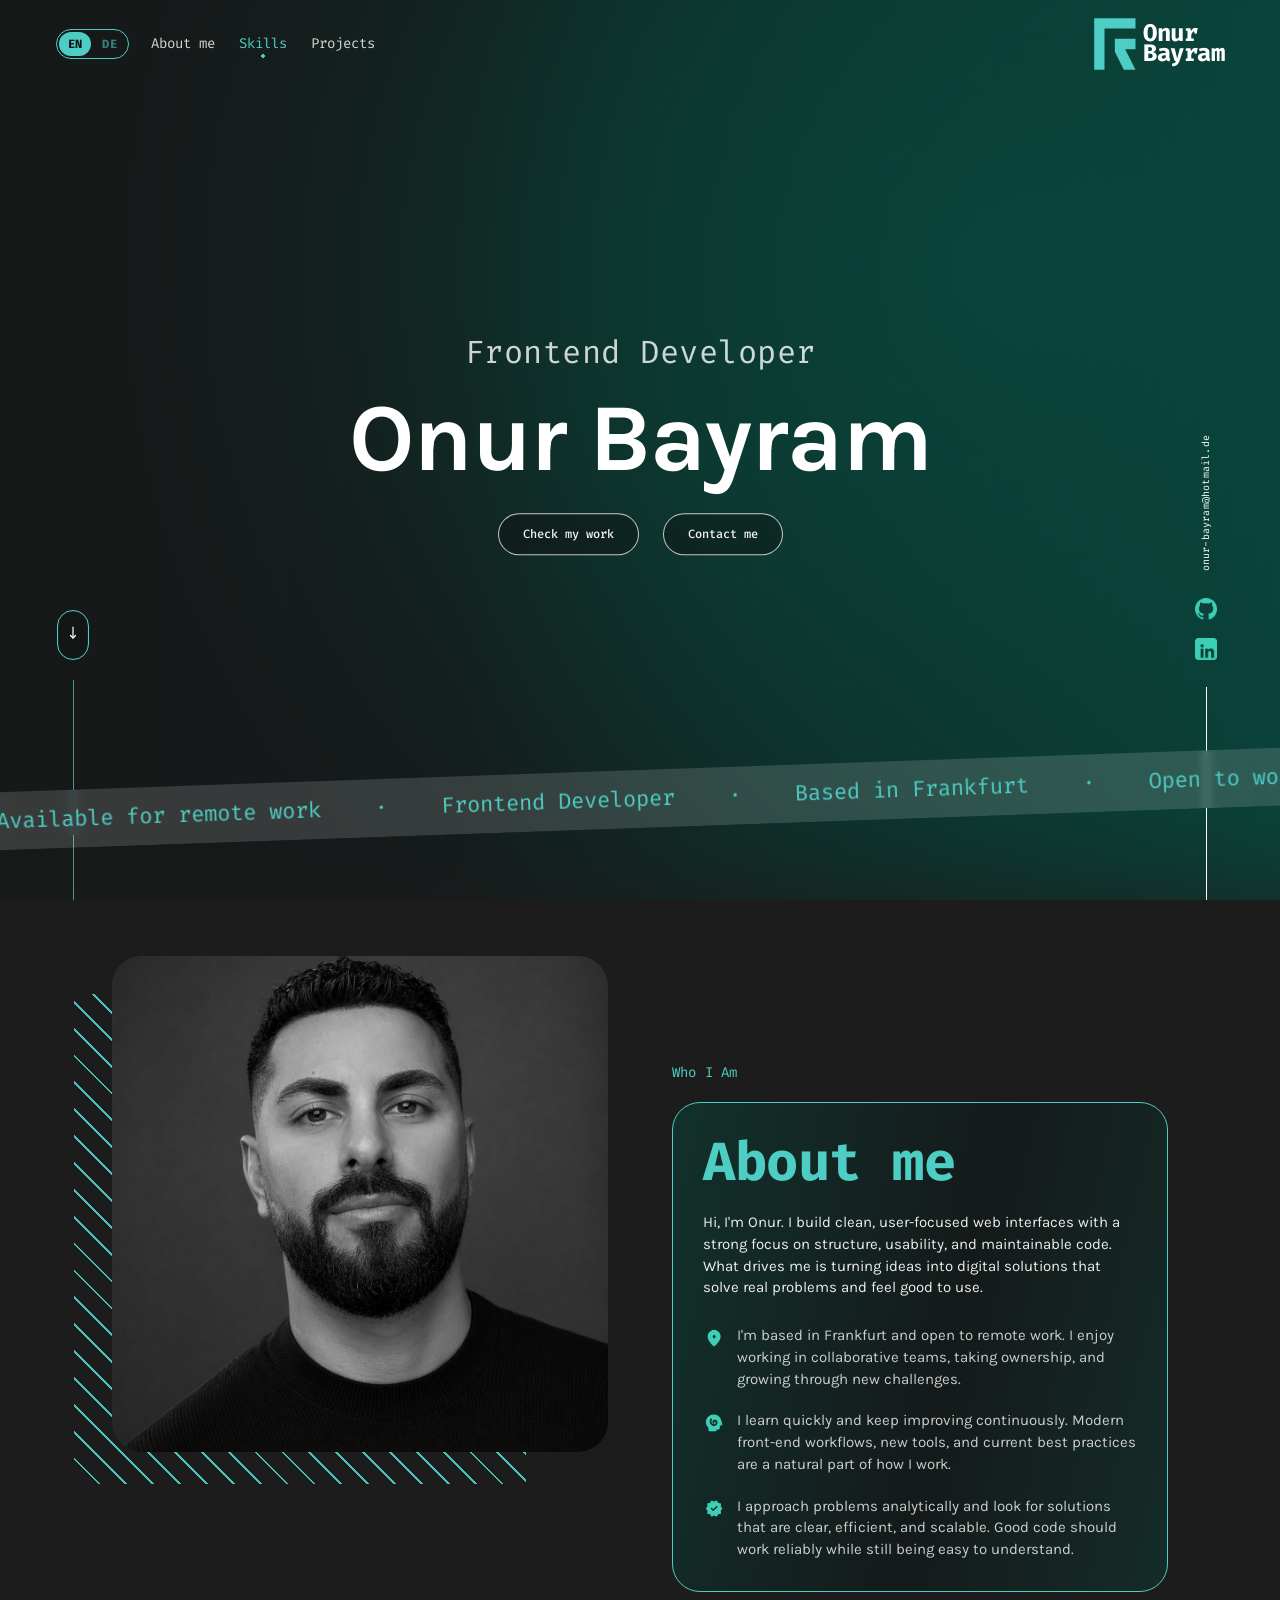
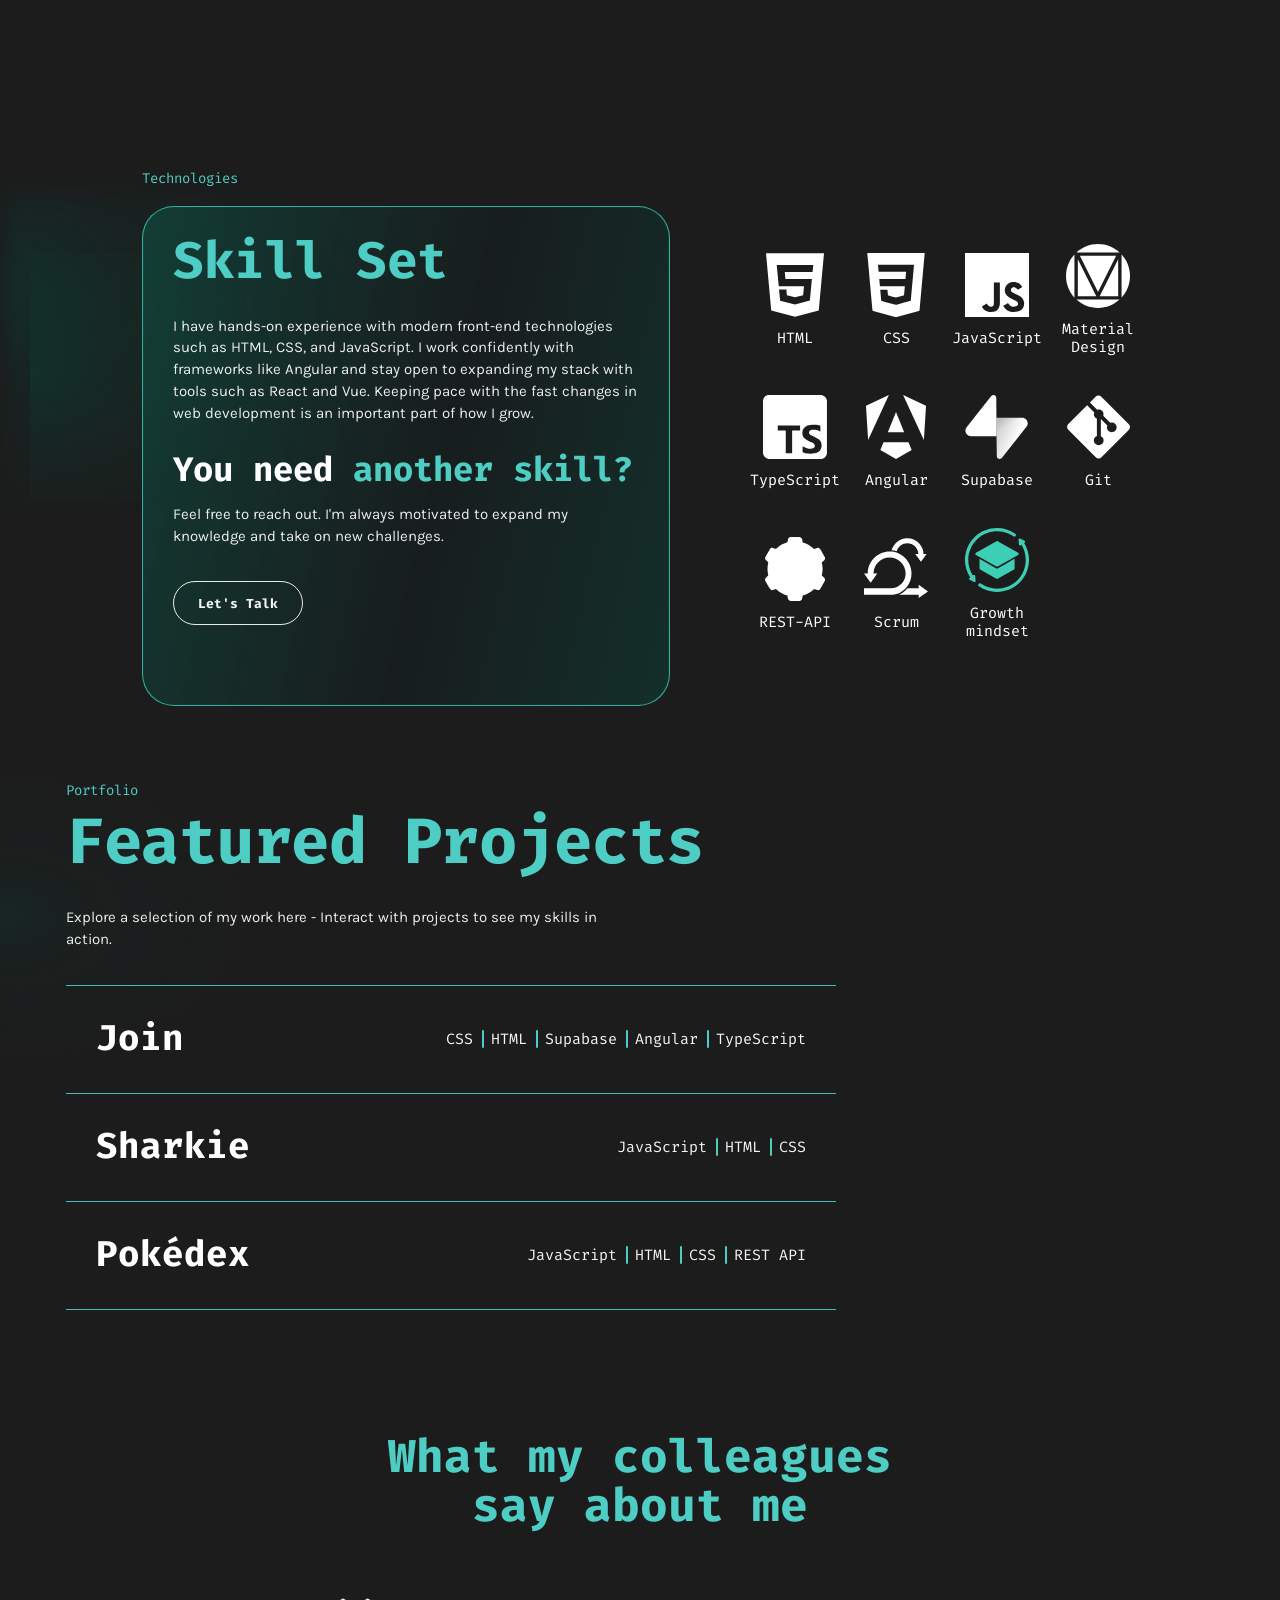
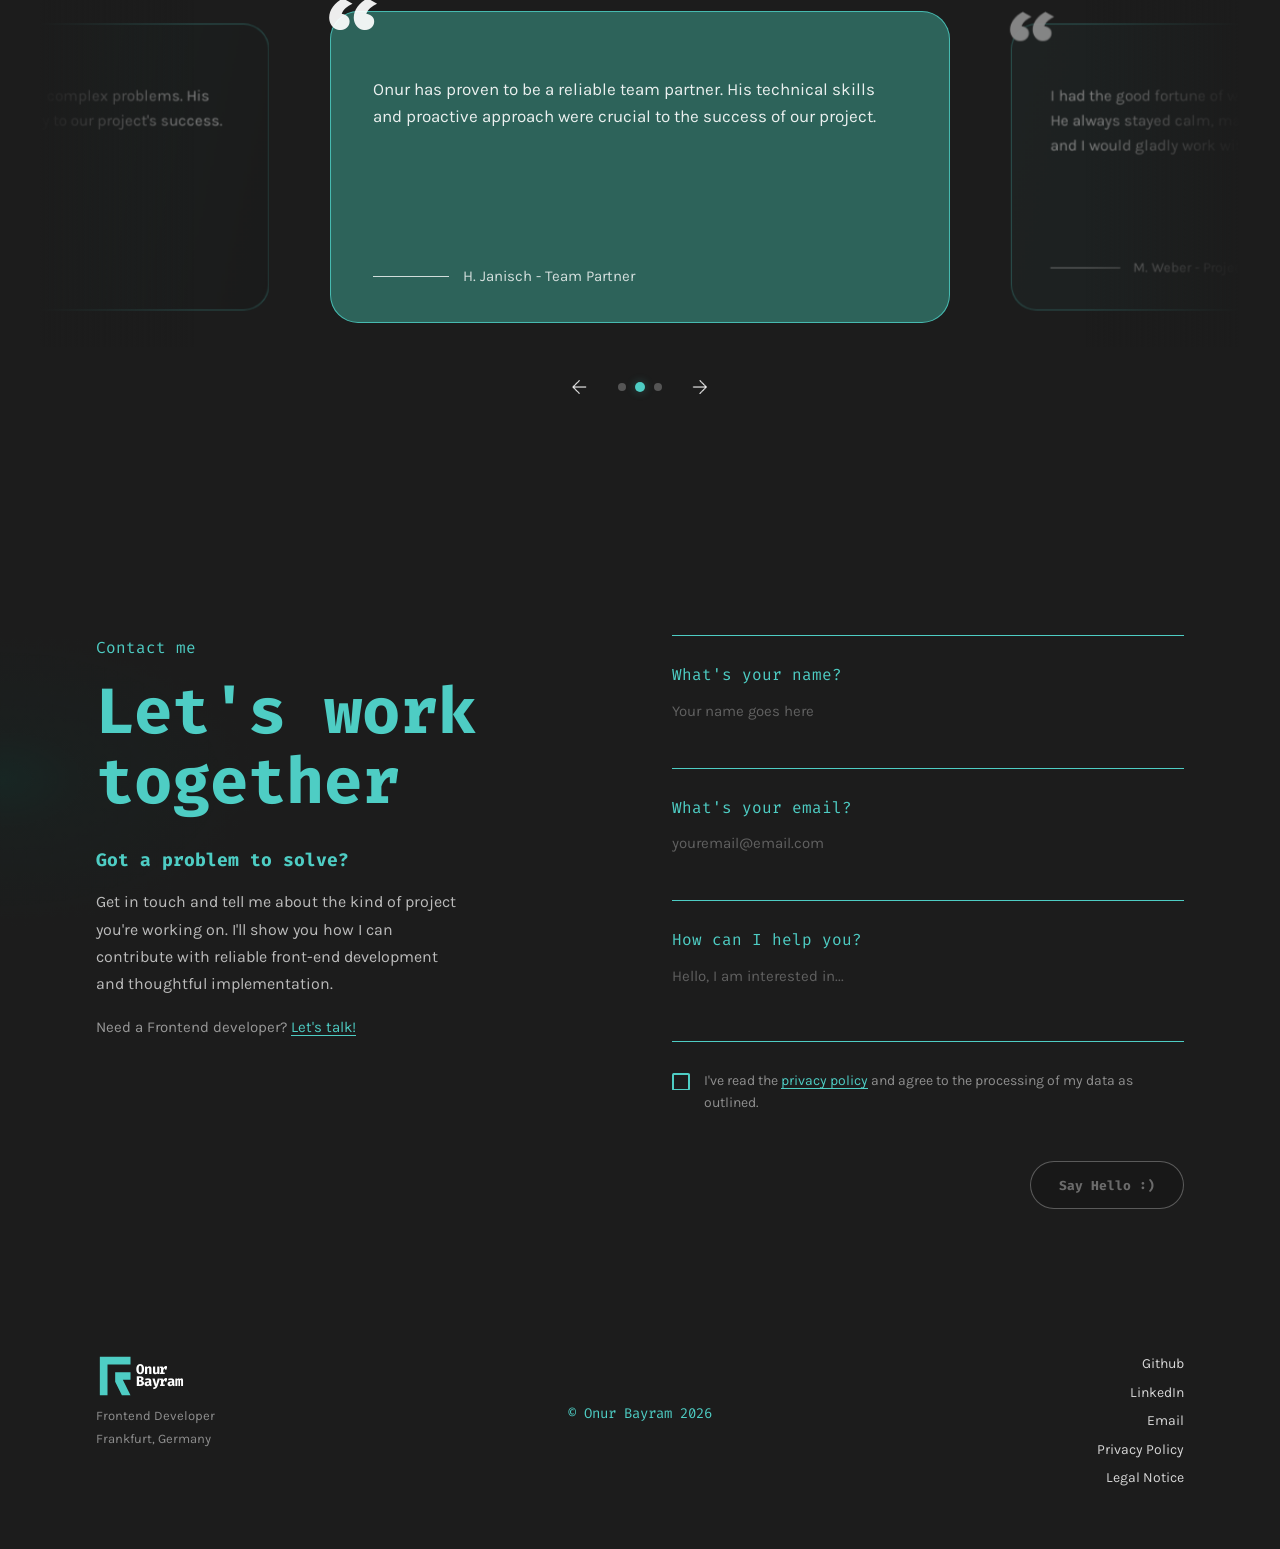
==== index.html @ c1e88a72 "Polish code style and harden contact delivery" ====
﻿<!DOCTYPE html>
<html lang="de">
  <head>
    <meta charset="UTF-8" />
    <meta name="viewport" content="width=device-width, initial-scale=1.0" />
    <title>Onur Bayram &ndash; Frontend Developer</title>
    <link rel="icon" type="image/svg+xml" href="assets/icons/logo-filled.svg" />
    <link rel="shortcut icon" href="assets/icons/logo-filled.svg" />
    <link rel="preconnect" href="https://fonts.googleapis.com" />
    <link rel="preconnect" href="https://fonts.gstatic.com" crossorigin />
    <link href="https://fonts.googleapis.com/css2?family=Fira+Code:wght@400;700&family=Karla:wght@400;500;600;700&display=swap" rel="stylesheet" />
    <link rel="stylesheet" href="css/variables.css" />
    <link rel="stylesheet" href="css/base.css" />
    <link rel="stylesheet" href="css/header.css" />
    <link rel="stylesheet" href="css/hero.css" />
    <link rel="stylesheet" href="css/about.css" />
    <link rel="stylesheet" href="css/skills.css" />
    <link rel="stylesheet" href="css/projects.css" />
    <link rel="stylesheet" href="css/testimonials.css" />
    <link rel="stylesheet" href="css/contact.css" />
    <link rel="stylesheet" href="css/footer.css" />
    <link rel="stylesheet" href="css/responsive.css" />
  </head>
  <body>

    <!-- Header -->
    <header id="header">
      <nav class="navbar">
        <div class="nav-left">
          <div class="lang-toggle" role="group" aria-label="Sprache wechseln">
            <button class="lang-chip is-active" id="langEN" type="button" aria-pressed="true">EN</button>
            <button class="lang-chip" id="langDE" type="button" aria-pressed="false">DE</button>
          </div>
          <ul class="nav-links">
            <li><a class="is-active" href="#about" data-de="&Uuml;ber mich" data-en="About me">About me</a></li>
            <li><a href="#skills" data-de="Skills" data-en="Skills">Skills</a></li>
            <li><a href="#projects" data-de="Projekte" data-en="Projects">Projects</a></li>
          </ul>
        </div>

        <a href="#hero" class="nav-logo" aria-label="Zur Startseite">
          <span class="logo-icon-stack" aria-hidden="true">
            <img class="logo-icon logo-icon-filled" src="assets/icons/logo-filled.svg" alt="" />
            <img class="logo-icon logo-icon-outline" src="assets/icons/logo-outline.svg" alt="" />
          </span>
          <div class="logo-text">
            <span>Onur</span>
            <span>Bayram</span>
          </div>
        </a>

        <button class="burger" id="burger" aria-label="Men&uuml; &ouml;ffnen" aria-expanded="false">
          <span></span>
          <span></span>
          <span></span>
        </button>
      </nav>
      <div class="mobile-menu" id="mobileMenu" aria-hidden="true">
        <a href="#about" class="mobile-link" data-de="&Uuml;ber mich" data-en="About me">About me</a>
        <a href="#skills" class="mobile-link" data-de="Skills" data-en="Skills">Skills</a>
        <a href="#projects" class="mobile-link" data-de="Projekte" data-en="Projects">Projects</a>
        <div class="mobile-lang">
          <button class="lang-chip is-active" type="button" data-lang="en">EN</button>
          <button class="lang-chip" type="button" data-lang="de">DE</button>
        </div>
      </div>
    </header>

    <!-- Hero -->
    <section id="hero">
      <div class="hero-cursor-glow" id="heroCursorGlow" aria-hidden="true"></div>
      <div class="hero-title">
        <p class="hero-subtitle" data-de="Frontend Developer" data-en="Frontend Developer">Frontend Developer</p>
        <h1 class="hero-name">Onur Bayram</h1>
        <div class="hero-buttons">
          <a href="#projects" class="btn btn-primary btn-loop-cta">
            <span class="btn-loop-measure" data-de="Meine Projekte" data-en="Check my work">Check my work</span>
            <span class="btn-loop-window" aria-hidden="true">
              <span class="btn-loop-track" aria-hidden="true"></span>
            </span>
          </a>
          <a href="#contact" class="btn btn-secondary btn-loop-cta">
            <span class="btn-loop-measure" data-de="Kontakt" data-en="Contact me">Contact me</span>
            <span class="btn-loop-window" aria-hidden="true">
              <span class="btn-loop-track" aria-hidden="true"></span>
            </span>
          </a>
        </div>
      </div>

      <aside class="hero-left-lateral" aria-label="Scroll Hinweis">
        <a href="#about" class="hero-scroll-pill" aria-label="Nach unten scrollen">
          <img class="hero-scroll-icon" src="assets/ui/hero-scroll-arrow.svg" alt="" aria-hidden="true" />
        </a>
        <span class="hero-left-line" aria-hidden="true"></span>
      </aside>

      <aside class="hero-right-lateral" aria-label="Kontakt und Social Media">
        <a href="mailto:onur-bayram@hotmail.de" class="hero-email">onur-bayram@hotmail.de</a>
        <div class="hero-socials">
          <a href="mailto:onur-bayram@hotmail.de" class="is-active hero-social-email" aria-label="Email">
            <img class="icon-default" src="assets/ui/mail_weiss.png" alt="" aria-hidden="true" />
            <img class="icon-active" src="assets/ui/mail_tuerkis.png" alt="" aria-hidden="true" />
          </a>
          <a href="https://github.com/Onur-Bayram" target="_blank" rel="noopener noreferrer" class="hero-social-github" aria-label="GitHub">
            <img class="icon-default" src="assets/ui/github_weiss.png" alt="" aria-hidden="true" />
            <img class="icon-active" src="assets/ui/github_tuerkis.png" alt="" aria-hidden="true" />
          </a>
          <a href="https://www.linkedin.com/" target="_blank" rel="noopener noreferrer" class="hero-social-linkedin" aria-label="LinkedIn">
            <img class="icon-default" src="assets/ui/linkedin_weiss.png" alt="" aria-hidden="true" />
            <img class="icon-active" src="assets/ui/linkedin_tuerkis.png" alt="" aria-hidden="true" />
          </a>
        </div>
        <span class="hero-right-line" aria-hidden="true"></span>
      </aside>

      <div class="hero-marquee" aria-hidden="true">
        <div class="hero-marquee-track">
          <div class="hero-marquee-group">
            <span class="marquee-dot">&bull;</span>
            <span data-de="Verf&uuml;gbar f&uuml;r Remote-Arbeit" data-en="Available for remote work">Available for remote work</span>
            <span class="marquee-dot">&bull;</span>
            <span data-de="Frontend Developer" data-en="Frontend Developer">Frontend Developer</span>
            <span class="marquee-dot">&bull;</span>
            <span data-de="Standort: Frankfurt" data-en="Based in Frankfurt">Based in Frankfurt</span>
            <span class="marquee-dot">&bull;</span>
            <span data-de="Offen f&uuml;r neue Chancen" data-en="Open to work">Open to work</span>
          </div>
          <div class="hero-marquee-group">
            <span class="marquee-dot">&bull;</span>
            <span data-de="Verf&uuml;gbar f&uuml;r Remote-Arbeit" data-en="Available for remote work">Available for remote work</span>
            <span class="marquee-dot">&bull;</span>
            <span data-de="Frontend Developer" data-en="Frontend Developer">Frontend Developer</span>
            <span class="marquee-dot">&bull;</span>
            <span data-de="Standort: Frankfurt" data-en="Based in Frankfurt">Based in Frankfurt</span>
            <span class="marquee-dot">&bull;</span>
            <span data-de="Offen f&uuml;r neue Chancen" data-en="Open to work">Open to work</span>
          </div>
        </div>
      </div>
    </section>

    <div class="site-sections">
      <!-- About -->
      <section id="about">
        <div class="about-media-wrap">
          <div class="about-media">
            <img src="assets/images/profile/pro1.jpg" alt="Onur Bayram am Laptop" />
          </div>
        </div>

        <div class="about-content-wrap">
          <p class="about-kicker" data-de="Wer ich bin" data-en="Who I Am">Who I Am</p>

          <article class="about-card">
            <h2 data-de="&Uuml;ber mich" data-en="About me">About me</h2>

            <p class="about-intro" data-de="Hi, ich bin Onur. Ich entwickle saubere, benutzerfreundliche Weboberfl&auml;chen mit einem klaren Fokus auf Struktur, Usability und wartbaren Code. Mich motiviert es, aus Ideen digitale L&ouml;sungen zu machen, die echte Probleme l&ouml;sen und sich gut anf&uuml;hlen." data-en="Hi, I'm Onur. I build clean, user-focused web interfaces with a strong focus on structure, usability, and maintainable code. What drives me is turning ideas into digital solutions that solve real problems and feel good to use.">Hi, I'm Onur. I build clean, user-focused web interfaces with a strong focus on structure, usability, and maintainable code. What drives me is turning ideas into digital solutions that solve real problems and feel good to use.</p>

            <ul class="about-points">
              <li>
                <span class="about-icon" aria-hidden="true">
                  <img src="assets/ui/icon_standort_pin.png" alt="" />
                </span>
                <span data-de="Ich komme aus Frankfurt und bin offen f&uuml;r Remote-Arbeit. Ich arbeite gerne in kollaborativen Teams, &uuml;bernehme Verantwortung und wachse an neuen Herausforderungen." data-en="I'm based in Frankfurt and open to remote work. I enjoy working in collaborative teams, taking ownership, and growing through new challenges.">I'm based in Frankfurt and open to remote work. I enjoy working in collaborative teams, taking ownership, and growing through new challenges.</span>
              </li>

              <li>
                <span class="about-icon" aria-hidden="true">
                  <img src="assets/ui/icon_geschwindigkeit.png" alt="" />
                </span>
                <span data-de="Ich lerne schnell und entwickle mich kontinuierlich weiter. Moderne Frontend-Workflows, neue Tools und aktuelle Best Practices geh&ouml;ren f&uuml;r mich ganz selbstverst&auml;ndlich dazu." data-en="I learn quickly and keep improving continuously. Modern front-end workflows, new tools, and current best practices are a natural part of how I work.">I learn quickly and keep improving continuously. Modern front-end workflows, new tools, and current best practices are a natural part of how I work.</span>
              </li>

              <li>
                <span class="about-icon" aria-hidden="true">
                  <img src="assets/ui/icon_abzeichen_check.png" alt="" />
                </span>
                <span data-de="Ich gehe Probleme analytisch an und suche nach L&ouml;sungen, die klar, effizient und skalierbar sind. Guter Code sollte zuverl&auml;ssig funktionieren und gleichzeitig leicht verst&auml;ndlich bleiben." data-en="I approach problems analytically and look for solutions that are clear, efficient, and scalable. Good code should work reliably while still being easy to understand.">I approach problems analytically and look for solutions that are clear, efficient, and scalable. Good code should work reliably while still being easy to understand.</span>
              </li>
            </ul>
          </article>
        </div>
      </section>

      <!-- Skills -->
      <section id="skills">
        <div class="skills-left">
          <p class="skills-kicker" data-de="Technologien" data-en="Technologies">Technologies</p>

          <article class="skills-card">
            <h2 data-de="Meine F&auml;higkeiten" data-en="Skill Set">Skill Set</h2>
            <p data-de="Ich habe umfangreiche Erfahrung mit modernen Front-End-Technologien wie HTML, CSS und JavaScript. Ich bin kompetent mit Frameworks wie Angular und offen f&uuml;r neue Technologien wie React und Vue.js. Mir ist es wichtig, mit den schnellen Ver&auml;nderungen in der Webentwicklung Schritt zu halten." data-en="I have hands-on experience with modern front-end technologies such as HTML, CSS, and JavaScript. I work confidently with frameworks like Angular and stay open to expanding my stack with tools such as React and Vue. Keeping pace with the fast changes in web development is an important part of how I grow.">
              I have hands-on experience with modern front-end technologies such as HTML, CSS,
              and JavaScript. I work confidently with frameworks like Angular and stay open to
              expanding my stack with tools such as React and Vue. Keeping pace with the fast
              changes in web development is an important part of how I grow.
            </p>

            <h3 data-de="Du brauchst <span>noch eine F&auml;higkeit?</span>" data-en="You need <span>another skill?</span>">You need <span>another skill?</span></h3>
            <p data-de="Kontaktiere mich gerne. Ich freue mich darauf, mein Wissen zu erweitern." data-en="Feel free to reach out. I'm always motivated to expand my knowledge and take on new challenges.">Feel free to reach out. I'm always motivated to expand my knowledge and take on new challenges.</p>

            <a href="mailto:onur-bayram@hotmail.de?subject=Portfolio%20Anfrage" class="btn btn-secondary btn-loop-cta skills-loop-btn">
              <span class="btn-loop-measure" data-de="Lass uns reden" data-en="Let's Talk">Let's Talk</span>
              <span class="btn-loop-window" aria-hidden="true">
                <span class="btn-loop-track" aria-hidden="true"></span>
              </span>
            </a>
          </article>
        </div>

        <div class="skills-right" aria-label="Skill Icons">
          <div class="skill-item">
            <img src="assets/icons/tech/html-2026.svg" alt="HTML" />
            <span>HTML</span>
          </div>
          <div class="skill-item">
            <img src="assets/icons/tech/css-2026.svg" alt="CSS" />
            <span>CSS</span>
          </div>
          <div class="skill-item">
            <img src="assets/icons/tech/javascript-2026.svg" alt="JavaScript" />
            <span>JavaScript</span>
          </div>
          <div class="skill-item">
            <img src="assets/icons/tech/material-design-2026.svg" alt="Material Design" />
            <span>Material<br />Design</span>
          </div>

          <div class="skill-item">
            <img src="assets/icons/tech/typescript-2026.svg" alt="TypeScript" />
            <span>TypeScript</span>
          </div>
          <div class="skill-item">
            <img src="assets/icons/tech/angular-2026.svg" alt="Angular" />
            <span>Angular</span>
          </div>
          <div class="skill-item">
            <img src="assets/icons/tech/supabase-2026.svg" alt="Supabase" />
            <span>Supabase</span>
          </div>
          <div class="skill-item">
            <img src="assets/icons/tech/git-2026.svg" alt="Git" />
            <span>Git</span>
          </div>

          <div class="skill-item">
            <img src="assets/icons/tech/rest-api-2026.svg" alt="REST API" />
            <span>REST-API</span>
          </div>
          <div class="skill-item">
            <img src="assets/icons/tech/scrum-2026.svg" alt="Scrum" />
            <span>Scrum</span>
          </div>
          <div class="skill-item skill-item-mindset">
            <img src="assets/icons/tech/growth-mindset-2026.svg" alt="Growth mindset" />
            <span>Growth<br />mindset</span>
            <div class="mindset-tooltip" role="note" aria-label="Special interest in React and Vue">
              <p data-de="Ich habe ein besonderes<br />Interesse am Lernen" data-en="I have a special<br />interest in learning">I have a special<br />interest in learning</p>
              <div class="mindset-tooltip-icons" aria-hidden="true">
                <div class="mindset-tech">
                  <img src="assets/icons/tech/react-2026.svg" alt="" />
                  <span>React</span>
                </div>
                <div class="mindset-tech">
                  <img src="assets/icons/tech/vue-2026.svg" alt="" />
                  <span>Vue.js</span>
                </div>
              </div>
            </div>
          </div>
        </div>
      </section>

      <!-- Projects -->
      <section id="projects">
        <p class="projects-kicker" data-de="Portfolio" data-en="Portfolio">Portfolio</p>
        <h2 data-de="Ausgew&auml;hlte Projekte" data-en="Featured Projects">Featured Projects</h2>
        <p class="projects-intro" data-de="Erkunde eine Auswahl meiner Arbeiten - Interagiere mit den Projekten, um meine F&auml;higkeiten in Aktion zu sehen." data-en="Explore a selection of my work here - Interact with projects to see my skills in action.">
          Explore a selection of my work here - Interact with projects to see my skills in action.
        </p>

        <div class="projects-layout">
          <div class="projects-list" role="list" aria-label="Projekte"></div>

          <aside class="projects-preview-panel" id="projectsPreviewPanel" aria-hidden="true">
            <div class="projects-preview-card">
              <div class="projects-preview-frame">
                <img id="projectsPreviewImage" src="assets/images/projects/Joinn.png" alt="Join project preview" />
              </div>
            </div>
          </aside>
        </div>

        <article class="project-detail-card is-hidden" id="projectDetailCard" aria-live="polite" aria-hidden="true">
          <button class="project-detail-close" id="projectDetailClose" type="button" aria-label="Close project details">
            <svg class="project-detail-close-icon" viewBox="0 0 24 24" fill="none" aria-hidden="true">
              <path d="M4 4L20 20" stroke="currentColor" stroke-width="2.4" stroke-linecap="round" />
              <path d="M20 4L4 20" stroke="currentColor" stroke-width="2.4" stroke-linecap="round" />
            </svg>
          </button>

          <div class="project-detail-copy">
            <p class="project-detail-number" id="projectDetailNumber">01</p>
            <h3 class="project-detail-title" id="projectDetailTitle">Join</h3>
            <p class="project-detail-subtitle" data-de="Worum geht es in diesem Projekt?" data-en="What is this project about?">What is this project about?</p>
            <p class="project-detail-description" id="projectDetailDescription">
              Task manager inspired by the Kanban System. Create and organize tasks using drag and drop functions, assign users and categories.
            </p>

            <div class="project-detail-stack" id="projectDetailStack" aria-label="Project tech stack"></div>
            <div class="project-detail-actions">
              <a class="btn btn-primary" id="projectDetailGithub" href="#" target="_blank" rel="noopener noreferrer" data-de="GitHub" data-en="GitHub">GitHub</a>
              <a class="btn btn-primary" id="projectDetailLive" href="#" target="_blank" rel="noopener noreferrer" data-de="Live Test" data-en="Live Test">Live Test</a>
            </div>
          </div>

          <div class="project-detail-media">
            <img id="projectDetailImage" src="assets/images/projects/Joinn.png" alt="Join project preview" />
          </div>

          <button class="project-detail-next" id="projectDetailNext" type="button" data-de="N&auml;chstes Projekt <img class='project-detail-next-icon' src='assets/ui/pfeil_rechts_tuerkis.png' alt='' aria-hidden='true' />" data-en="Next project <img class='project-detail-next-icon' src='assets/ui/pfeil_rechts_tuerkis.png' alt='' aria-hidden='true' />">
            Next project <img class="project-detail-next-icon" src="assets/ui/pfeil_rechts_tuerkis.png" alt="" aria-hidden="true" />
          </button>
        </article>
      </section>

      <!-- Testimonials -->
      <section id="testimonials">
        <div class="testimonials-wrap">
          <h2 class="testimonials-title" data-de="Was meine Kollegen &uuml;ber mich sagen" data-en="What my colleagues say about me">What my colleagues say about me</h2>

          <div class="testimonials-stage">
            <div class="testimonials-track-outer">
              <div class="testimonials-track" id="testimonialsTrack"></div>
            </div>
          </div>

          <div class="testimonials-controls">
            <button class="testimonials-arrow" id="testimonialsPrev" aria-label="Previous testimonial">
              <img class="testimonials-arrow-icon testimonials-arrow-icon-default" src="assets/ui/pfeil_links_weiss.png" alt="" aria-hidden="true" />
              <img class="testimonials-arrow-icon testimonials-arrow-icon-hover" src="assets/ui/pfeil_links_tuerkis.png" alt="" aria-hidden="true" />
            </button>
            <div class="testimonials-dots" id="testimonialsDots"></div>
            <button class="testimonials-arrow" id="testimonialsNext" aria-label="Next testimonial">
              <img class="testimonials-arrow-icon testimonials-arrow-icon-default" src="assets/ui/pfeil_rechts_weiss.png" alt="" aria-hidden="true" />
              <img class="testimonials-arrow-icon testimonials-arrow-icon-hover" src="assets/ui/pfeil_rechts_tuerkis.png" alt="" aria-hidden="true" />
            </button>
          </div>
        </div>
      </section>

      <!-- Contact -->
      <section id="contact">
        <div class="contact-box">
          <div class="contact-left">
            <p class="contact-kicker" data-de="Kontakt" data-en="Contact me">Contact me</p>
            <h2 class="contact-heading" data-de="Lass uns zusammen&shy;arbeiten" data-en="Let's work together">Let's work together</h2>
            <p class="contact-sub" data-de="Ein Problem zu l&ouml;sen?" data-en="Got a problem to solve?">Got a problem to solve?</p>
            <p class="contact-body" data-de="Kontaktiere mich und beschreibe, an welcher Art von Projekt du arbeitest. Ich zeige dir, wie ich mit meinen F&auml;higkeiten deinen Projekten einen Mehrwert bieten kann." data-en="Get in touch and tell me about the kind of project you're working on. I'll show you how I can contribute with reliable front-end development and thoughtful implementation.">Get in touch and tell me about the kind of project you're working on. I'll show you how I can contribute with reliable front-end development and thoughtful implementation.</p>
            <p class="contact-cta" data-de="Frontend Developer gesucht? <a href='mailto:onur-bayram@hotmail.de?subject=Portfolio%20Anfrage' class='contact-link'>Lass uns reden!</a>" data-en="Need a Frontend developer? <a href='mailto:onur-bayram@hotmail.de?subject=Portfolio%20Anfrage' class='contact-link'>Let's talk!</a>">Need a Frontend developer? <a href="mailto:onur-bayram@hotmail.de?subject=Portfolio%20Anfrage" class="contact-link">Let's talk!</a></p>
          </div>

          <form
            class="contact-form"
            id="contactForm"
            name="contact"
            action="contact.php"
            method="POST"
            accept-charset="UTF-8"
            novalidate
          >
            <div class="form-honeypot" aria-hidden="true">
              <label for="contactWebsite">Leave this field empty</label>
              <input type="text" id="contactWebsite" name="website" tabindex="-1" autocomplete="new-password" inputmode="none" />
            </div>

            <div class="form-field">
              <label for="contactName" data-de="Wie hei&szlig;t du?" data-en="What's your name?">What's your name?</label>
              <input type="text" id="contactName" name="name" autocomplete="name" placeholder="Your name goes here" data-placeholder-de="Dein Name" data-placeholder-en="Your name goes here" />
              <span class="form-error" id="nameError"></span>
            </div>

            <div class="form-field">
              <label for="contactEmail" data-de="Was ist deine E-Mail?" data-en="What's your email?">What's your email?</label>
              <input type="email" id="contactEmail" name="email" autocomplete="email" placeholder="youremail@email.com" data-placeholder-de="deine-email@beispiel.de" data-placeholder-en="youremail@email.com" />
              <span class="form-error" id="emailError"></span>
            </div>

            <div class="form-field">
              <label for="contactMessage" data-de="Wie kann ich helfen?" data-en="How can I help you?">How can I help you?</label>
              <textarea id="contactMessage" name="message" rows="3" placeholder="Hello, I am interested in..." data-placeholder-de="Hallo, ich interessiere mich f&uuml;r..." data-placeholder-en="Hello, I am interested in..."></textarea>
              <span class="form-error" id="messageError"></span>
            </div>

            <div class="form-privacy">
              <label class="privacy-label">
                <span class="privacy-checkbox-wrap">
                  <input type="checkbox" id="privacyCheck" name="privacy" aria-describedby="privacyError" />
                  <span class="privacy-custom-box" aria-hidden="true"></span>
                </span>
                <span class="privacy-text" data-de="Ich habe die <a href='privacy-policy.html' class='contact-link'>Datenschutzrichtlinie</a> gelesen und bin mit der Verarbeitung meiner Daten einverstanden." data-en="I've read the <a href='privacy-policy.html' class='contact-link'>privacy policy</a> and agree to the processing of my data as outlined.">I've read the <a href="privacy-policy.html" class="contact-link">privacy policy</a> and agree to the processing of my data as outlined.</span>
              </label>
              <span class="form-error" id="privacyError"></span>
            </div>

            <div class="form-submit">
              <button type="submit" class="btn btn-primary btn-submit" id="submitBtn" disabled data-de="Hallo sagen :)" data-en="Say Hello :)">Say Hello :)</button>
              <p class="form-status" id="formStatus" aria-live="polite" role="status" hidden></p>
            </div>
          </form>
        </div>
      </section>

      <!-- Footer -->
      <footer id="footer">
        <div class="footer-inner">
          <div class="footer-left">
            <a href="#hero" class="footer-logo" aria-label="Zur Startseite">
              <span class="logo-icon-stack" aria-hidden="true">
                <img class="logo-icon logo-icon-filled" src="assets/icons/logo-filled.svg" alt="" />
                <img class="logo-icon logo-icon-outline" src="assets/icons/logo-outline.svg" alt="" />
              </span>
              <div class="logo-text">
                <span>Onur</span>
                <span>Bayram</span>
              </div>
            </a>
            <p class="footer-role" data-de="Frontend Developer" data-en="Frontend Developer">Frontend Developer</p>
            <p class="footer-location" data-de="Frankfurt, Deutschland" data-en="Frankfurt, Germany">Frankfurt, Germany</p>
          </div>

          <p class="footer-copy" data-de="&copy; Onur Bayram 2026" data-en="&copy; Onur Bayram 2026">&#169; Onur Bayram 2026</p>
          <nav class="footer-nav" aria-label="Footer Navigation">
            <a href="https://github.com/Onur-Bayram" target="_blank" rel="noopener noreferrer" data-de="Github" data-en="Github">Github</a>
            <a href="https://www.linkedin.com/" target="_blank" rel="noopener noreferrer" data-de="LinkedIn" data-en="LinkedIn">LinkedIn</a>
            <a href="mailto:onur-bayram@hotmail.de" data-de="E-Mail" data-en="Email">Email</a>
            <a href="privacy-policy.html" data-de="Datenschutz" data-en="Privacy Policy">Privacy Policy</a>
            <a href="legal-notice.html" data-de="Impressum" data-en="Legal Notice">Legal Notice</a>
          </nav>
        </div>
      </footer>
    </div>

    <!-- Scripts -->
    <script src="js/lang.js"></script>
    <script src="js/burger.js"></script>
    <script src="js/nav.js"></script>
    <script src="js/cursor-glow.js"></script>
    <script src="js/projects-data.js"></script>
    <script src="js/projects.js"></script>
    <script src="js/testimonials-data.js"></script>
    <script src="js/testimonials.js"></script>
    <script src="js/button-loop.js"></script>
    <script src="js/contact.js"></script>
  </body>
</html>
---- css/variables.css ----
/* Tokens */
:root {
  /* Core color palette for surfaces, overlays, accents, and text. */
  --color-bg: #111111;
  --color-dark-teal: #08463B;
  --color-dark-teal-rgb: 8, 70, 59;
  --color-overlay-dark: #1C1C1C;
  --color-overlay-dark-rgb: 28, 28, 28;
  --color-overlay-green: #08463B;
  --color-cursor-glow: #3DCFB6;
  --color-cursor-glow-rgb: 61, 207, 182;
  --color-accent: #4ECDC4;
  --color-accent-rgb: 78, 205, 196;
  --color-white: #FFFFFF;
  --color-muted: rgba(255, 255, 255, 0.5);
  --color-border: rgba(255, 255, 255, 0.1);

  /* Shared font families for display copy and UI text. */
  --font-mono: 'Fira Code', monospace;
  --font-sans: 'Karla', sans-serif;

  /* Global layout measurements reused by multiple sections. */
  --header-height: 98px;
  --padding-x: 96px;
}
---- css/base.css ----
/* Base */
*,
*::before,
*::after {
  box-sizing: border-box;
  margin: 0;
  padding: 0;
}

/* Page */
html {
  scroll-behavior: smooth;
  overflow-x: clip;
}

/* Body */
body {
  background-color: var(--color-bg);
  color: var(--color-white);
  font-family: var(--font-sans);
  line-height: 1.6;
}

/* Main sections */
.site-sections {
  position: relative;
  padding-top: 56px;
  isolation: isolate;
  background:
    radial-gradient(260px 150px at 0% 42%, rgba(var(--color-dark-teal-rgb), 0.24) 0%, rgba(var(--color-dark-teal-rgb), 0.08) 34%, rgba(var(--color-overlay-dark-rgb), 0) 100%),
    radial-gradient(260px 150px at 0% 80%, rgba(var(--color-dark-teal-rgb), 0.24) 0%, rgba(var(--color-dark-teal-rgb), 0.08) 32%, rgba(var(--color-overlay-dark-rgb), 0) 100%),
    #1c1c1c;
}

/* Top fade */
.site-sections::before {
  content: "";
  position: absolute;
  top: 0;
  left: 0;
  right: 0;
  height: 88px;
  background: linear-gradient(to bottom, rgba(var(--color-overlay-dark-rgb), 0.16) 0%, rgba(var(--color-overlay-dark-rgb), 0) 100%);
  pointer-events: none;
  z-index: 0;
}

.site-sections > section,
.site-sections > footer {
  position: relative;
  z-index: 1;
}

/* Resets */
a {
  color: inherit;
  text-decoration: none;
}

ul {
  list-style: none;
}

img {
  max-width: 100%;
  display: block;
}

/* Buttons */
.btn {
  display: inline-flex;
  align-items: center;
  justify-content: center;
  gap: 8px;
  min-height: 48px;
  padding: 12px 28px;
  border: 1px solid transparent;
  border-radius: 999px;
  font-family: var(--font-mono);
  font-size: 13px;
  font-weight: 700;
  line-height: 1;
  color: var(--color-white);
  background: transparent;
  cursor: pointer;
  transition: background-color 0.2s, color 0.2s, border-color 0.2s, transform 0.2s;
  white-space: nowrap;
  text-decoration: none;
}

/* Button hover */
.btn:hover {
  transform: translateY(-1px);
}

/* Primary button */
.btn-primary {
  border-color: rgba(255, 255, 255, 0.8);
  background: rgba(17, 17, 17, 0.9);
  color: var(--color-white);
}

.btn-primary:hover {
  border-color: var(--color-white);
  background: rgba(255, 255, 255, 0.08);
}

/* Secondary button */
.btn-secondary {
  border-color: var(--color-accent);
  background: transparent;
  color: var(--color-accent);
}

.btn-secondary:hover {
  background: rgba(var(--color-accent-rgb), 0.08);
  border-color: #76e1da;
  color: #76e1da;
}

/* Loop button */
.btn-loop-cta {
  position: relative;
  overflow: hidden;
}

/* Static label */
.btn-loop-measure {
  display: block;
}

/* Loop window */
.btn-loop-window {
  position: absolute;
  top: 0;
  right: 0;
  bottom: 0;
  left: 0;
  display: flex;
  align-items: center;
  overflow: hidden;
  pointer-events: none;
}

/* Loop track */
.btn-loop-track {
  position: absolute;
  top: 0;
  left: 0;
  display: flex;
  align-items: center;
  white-space: nowrap;
  opacity: 0;
  transform: translate3d(0, 0, 0);
  will-change: transform, opacity;
}

/* Loop states */
.btn-loop-cta.is-looping .btn-loop-measure {
  color: transparent;
}

.btn-loop-cta.is-returning .btn-loop-measure {
  color: transparent;
}

.btn-loop-cta.is-looping .btn-loop-track {
  opacity: 1;
}

.btn-loop-cta.is-returning .btn-loop-track {
  opacity: 1;
}

/* Reduced motion */
@media (prefers-reduced-motion: reduce) {
  .btn-loop-cta.is-looping .btn-loop-track,
  .btn-loop-cta.is-returning .btn-loop-track {
    opacity: 0;
  }
}

/* Disabled submit */
.btn-submit:disabled {
  opacity: 0.35;
  cursor: not-allowed;
  transform: none;
}
---- css/header.css ----
/* Header */
#header {
  position: absolute;
  top: 0;
  left: 0;
  width: 100%;
  z-index: 100;
  background: transparent;
  backdrop-filter: none;
  -webkit-backdrop-filter: none;
}

/* Navbar */
.navbar {
  display: flex;
  align-items: center;
  justify-content: space-between;
  height: 88px;
  padding: 0 56px;
  max-width: 1320px;
  margin: 0 auto;
}

/* Left side */
.nav-left {
  display: flex;
  align-items: center;
  gap: 22px;
}

/* Language switch */
.lang-toggle {
  display: flex;
  align-items: center;
  gap: 2px;
  width: fit-content;
  min-height: 30px;
  border: 1px solid var(--color-accent);
  border-radius: 999px;
  padding: 2px;
  background: transparent;
  transition: border-color 0.2s ease;
}

/* Language chips */
.lang-chip {
  border: none;
  background: transparent;
  color: rgba(var(--color-accent-rgb), 0.58);
  border-radius: 999px;
  min-width: 31px;
  min-height: 24px;
  padding: 0 9px;
  display: inline-flex;
  align-items: center;
  justify-content: center;
  font-family: var(--font-mono);
  font-size: 12px;
  font-weight: 700;
  letter-spacing: 0.2px;
  line-height: 1;
  cursor: pointer;
  transition: background-color 0.2s ease, color 0.2s ease;
}

/* Chip hover */
.lang-toggle:hover {
  border-color: var(--color-white);
}

.lang-toggle:hover .lang-chip:not(.is-active) {
  color: rgba(var(--color-accent-rgb), 0.9);
}

.lang-chip.is-active {
  background: var(--color-accent);
  color: #0f1212;
}

.lang-chip:hover:not(.is-active),
.lang-chip:focus-visible:not(.is-active) {
  background: transparent;
  color: rgba(var(--color-accent-rgb), 0.9);
}

.lang-chip:focus-visible {
  outline: 1px solid var(--color-white);
  outline-offset: 1px;
}

/* Links */
.nav-links {
  display: flex;
  gap: 24px;
}

/* Link states */
.nav-links a {
  position: relative;
  display: inline-flex;
  align-items: center;
  padding-bottom: 8px;
  font-family: var(--font-mono);
  font-size: 14px;
  font-weight: 400;
  line-height: 1;
  color: rgba(255, 255, 255, 0.82);
  background-image: radial-gradient(circle, var(--color-accent) 58%, transparent 60%);
  background-repeat: no-repeat;
  background-position: center calc(100% - 1px);
  background-size: 0 0;
  transition: color 0.2s, opacity 0.2s, background-size 0.2s;
}

.nav-links a:hover {
  color: var(--color-accent);
}

.nav-links a.is-active {
  color: var(--color-accent);
}

.nav-links a.is-active,
.nav-links a:hover,
.nav-links a:focus-visible {
  background-size: 4px 4px;
}

/* Brand */
.nav-logo {
  --nav-logo-size: 62px;
  position: relative;
  display: flex;
  align-items: center;
  gap: 0;
  text-decoration: none;
  isolation: isolate;
}

/* Logo swap */
.logo-icon-stack {
  display: inline-grid;
  place-items: center;
  width: var(--nav-logo-size);
  height: var(--nav-logo-size);
  flex: 0 0 auto;
}

.logo-icon {
  grid-area: 1 / 1;
  width: var(--nav-logo-size);
  height: var(--nav-logo-size);
  flex-shrink: 0;
  transition: opacity 0.2s ease, transform 0.2s ease;
}

.logo-icon-filled {
  opacity: 1;
  transform: scale(1);
}

.logo-icon-outline {
  opacity: 0;
  transform: scale(0.98);
}

/* Wordmark */
.logo-text {
  display: flex;
  flex-direction: column;
  justify-content: center;
  min-height: var(--nav-logo-size);
  font-family: var(--font-mono);
  font-size: 24px;
  font-weight: 700;
  line-height: 0.82;
  letter-spacing: -0.5px;
  margin-left: -8px;
  color: var(--color-white);
  -webkit-text-stroke: 0 rgba(255, 255, 255, 0);
  transition: color 0.2s ease, -webkit-text-stroke-color 0.2s ease;
}

.nav-logo:hover .logo-icon-filled,
.nav-logo:focus-visible .logo-icon-filled {
  opacity: 0;
  transform: scale(0.98);
}

.nav-logo:hover .logo-icon-outline,
.nav-logo:focus-visible .logo-icon-outline {
  opacity: 1;
  transform: scale(1);
}

.nav-logo:hover .logo-text,
.nav-logo:focus-visible .logo-text {
  color: transparent;
  -webkit-text-stroke: 1px rgba(255, 255, 255, 0.96);
}

/* Burger */
.burger {
  display: none;
  position: relative;
  flex-direction: column;
  background: none;
  border: none;
  cursor: pointer;
  padding: 4px;
}

/* Burger lines */
.burger span {
  position: absolute;
  left: 0;
  display: block;
  width: 100%;
  height: 2px;
  background: var(--color-white);
  border-radius: 2px;
  transition: all 0.25s;
}

/* Top line */
.burger span:nth-child(1) {
  top: 0;
}

/* Middle line */
.burger span:nth-child(2) {
  top: 50%;
  transform: translateY(-50%);
}

/* Bottom line */
.burger span:nth-child(3) {
  bottom: 0;
}

/* Open state */
.burger.open span:nth-child(1) {
  top: 50%;
  transform: translateY(-50%) rotate(45deg);
}

/* Open middle */
.burger.open span:nth-child(2) {
  opacity: 0;
}

/* Open bottom */
.burger.open span:nth-child(3) {
  bottom: auto;
  top: 50%;
  transform: translateY(-50%) rotate(-45deg);
}

/* Mobile menu */
.mobile-menu {
  display: none;
  flex-direction: column;
  gap: 20px;
  padding: 24px var(--padding-x) 32px;
  border-top: 1px solid var(--color-border);
  background: rgba(0, 0, 0, 0.95);
}

/* Menu state */
.mobile-menu.open {
  display: flex;
}

/* Menu links */
.mobile-link {
  font-family: var(--font-mono);
  font-size: 16px;
  color: var(--color-white);
  transition: color 0.2s;
}

.mobile-link:hover {
  color: var(--color-accent);
}

/* Mobile language switch */
.mobile-lang {
  display: flex;
  align-items: center;
  gap: 2px;
  width: fit-content;
  padding-top: 8px;
  border: 1px solid var(--color-accent);
  border-radius: 999px;
  padding: 2px;
}
---- css/hero.css ----
/* Hero */
#hero {
  height: 100vh;
  background:
    radial-gradient(circle at 78% 30%, rgba(var(--color-dark-teal-rgb), 0.9) 0%, rgba(var(--color-dark-teal-rgb), 0.62) 30%, rgba(var(--color-dark-teal-rgb), 0.14) 58%, rgba(var(--color-dark-teal-rgb), 0) 74%),
    linear-gradient(90deg, #171919 0%, #151919 36%, #102a26 70%, #0b3f37 100%);
  display: flex;
  position: relative;
  overflow: hidden;
  isolation: isolate;
  padding-top: 0;
}

/* Bottom fade */
#hero::after {
  content: "";
  position: absolute;
  left: 0;
  right: 0;
  bottom: 0;
  height: 84px;
  background: linear-gradient(to bottom, rgba(23, 25, 25, 0) 0%, rgba(var(--color-overlay-dark-rgb), 0.12) 48%, rgba(var(--color-overlay-dark-rgb), 0.4) 100%);
  pointer-events: none;
  z-index: 1;
}

/* Cursor glow */
.hero-cursor-glow {
  position: absolute;
  left: 0;
  top: 0;
  width: 320px;
  height: 320px;
  border-radius: 50%;
  pointer-events: none;
  z-index: 0;
  opacity: 0;
  transform: translate(-50%, -50%);
  transition: opacity 0.2s ease;
  background: radial-gradient(circle at center, rgba(var(--color-cursor-glow-rgb), 0.32) 0%, rgba(var(--color-cursor-glow-rgb), 0.16) 38%, rgba(var(--color-cursor-glow-rgb), 0.05) 62%, rgba(var(--color-cursor-glow-rgb), 0) 78%);
  filter: blur(28px);
  mix-blend-mode: screen;
  will-change: transform, opacity;
}

.hero-cursor-glow.is-visible {
  opacity: 0.6;
}

/* Title */
.hero-title {
  position: absolute;
  top: 43%;
  left: 50%;
  transform: translate(-50%, -50%);
  display: flex;
  flex-direction: column;
  align-items: center;
  gap: 12px;
  max-width: 755px;
  width: min(755px, calc(100% - 64px));
  text-align: center;
  z-index: 2;
}

/* Copy */
.hero-subtitle {
  font-family: var(--font-mono);
  font-size: clamp(15px, 1.6vw, 18px);
  color: rgba(255, 255, 255, 0.8);
  letter-spacing: 1px;
}

.hero-name {
  font-family: var(--font-sans);
  font-size: clamp(60px, 8vw, 110px);
  font-weight: 700;
  color: var(--color-white);
  line-height: 0.98;
}

.hero-buttons {
  display: flex;
  gap: 22px;
  margin-top: 14px;
  flex-wrap: wrap;
  justify-content: center;
}

.hero-buttons .btn {
  min-height: 42px;
  padding: 8px 24px;
  font-size: 12px;
  font-weight: 500;
  color: rgba(255, 255, 255, 0.95);
  border-color: rgba(255, 255, 255, 0.75);
  background: rgba(17, 17, 17, 0.4);
}

.hero-buttons .btn:link,
.hero-buttons .btn:visited {
  color: rgba(255, 255, 255, 0.95);
}

.hero-buttons .btn:hover,
.hero-buttons .btn:focus-visible {
  transform: none;
  color: #ffffff;
  border-color: rgba(255, 255, 255, 0.95);
  background: rgba(255, 255, 255, 0.08);
}

/* Left rail */
.hero-left-lateral {
  position: absolute;
  top: 60%;
  left: 96px;
  transform: translateY(-50%);
  width: 30px;
  height: 420px;
  display: flex;
  flex-direction: column;
  align-items: center;
  gap: 20px;
  z-index: 2;
}

/* Scroll pill */
.hero-scroll-pill {
  width: 32px;
  height: 52px;
  border: 1px solid var(--color-accent);
  border-radius: 999px;
  display: inline-flex;
  align-items: center;
  justify-content: center;
  color: var(--color-white);
  background: rgba(17, 17, 17, 0.45);
  box-shadow: 0 0 0 1px rgba(var(--color-cursor-glow-rgb), 0.08) inset;
  transition: border-color 0.2s ease, background-color 0.2s ease, color 0.2s ease;
}

.hero-scroll-icon {
  width: 10px;
  height: 18px;
  display: block;
  flex: 0 0 auto;
  will-change: transform;
}

.hero-scroll-pill:hover,
.hero-scroll-pill:focus-visible {
  background: rgba(17, 17, 17, 0.45);
  color: var(--color-white);
}

.hero-scroll-pill:hover .hero-scroll-icon,
.hero-scroll-pill:focus-visible .hero-scroll-icon {
  animation: hero-scroll-arrow-bob 0.9s ease-in-out infinite;
}

@keyframes hero-scroll-arrow-bob {
  0%,
  100% {
    transform: translateY(0);
  }

  50% {
    transform: translateY(8px);
  }
}

/* Left line */
.hero-left-line {
  width: 1px;
  flex: 1;
  background: rgba(var(--color-accent-rgb), 0.72);
}

/* Right rail */
.hero-right-lateral {
  position: absolute;
  top: 50%;
  right: 96px;
  transform: translateY(-18%);
  width: 32px;
  height: 580px;
  display: flex;
  flex-direction: column;
  align-items: center;
  gap: 24px;
  z-index: 2;
}

/* Email */
.hero-email {
  writing-mode: vertical-rl;
  transform: rotate(180deg);
  font-family: var(--font-mono);
  font-size: 10px;
  line-height: 1;
  letter-spacing: 0.2px;
  color: #ffffff;
  transition: color 0.2s ease;
}

.hero-email:hover,
.hero-email:focus-visible {
  color: var(--color-accent);
}

/* Social links */
.hero-socials {
  display: flex;
  flex-direction: column;
  align-items: center;
  gap: 12px;
}

.hero-socials a {
  width: 28px;
  height: 28px;
  border-radius: 5px;
  border: 0;
  color: var(--color-accent);
  display: inline-flex;
  align-items: center;
  justify-content: center;
  position: relative;
  transition: color 0.2s ease, background-color 0.2s ease, border-color 0.2s ease;
}

/* Social hover */
.hero-socials a::after {
  content: "";
  position: absolute;
  top: 50%;
  right: -10px;
  width: 6px;
  height: 6px;
  border-radius: 50%;
  background: var(--color-accent);
  opacity: 0;
  transform: translateY(-50%);
  transition: opacity 0.2s ease;
  pointer-events: none;
}

.hero-socials a.is-active {
  background: transparent;
  color: var(--color-accent);
  border-color: transparent;
}

.hero-socials a:hover {
  color: inherit;
  border-color: transparent;
  background: transparent;
}

.hero-socials a img {
  position: absolute;
  top: 50%;
  left: 50%;
  width: 22px;
  height: 22px;
  object-fit: contain;
  display: block;
  transform: translate(-50%, -50%);
  pointer-events: none;
}

.hero-socials a .icon-active {
  opacity: 1;
  transition: opacity 0.2s ease;
}

.hero-socials a .icon-default {
  opacity: 0;
  transition: opacity 0.2s ease;
}

.hero-socials a:hover .icon-active,
.hero-socials a:focus-visible .icon-active {
  opacity: 0;
}

.hero-socials a:hover .icon-default,
.hero-socials a:focus-visible .icon-default {
  opacity: 1;
}

.hero-socials a:hover::after,
.hero-socials a:focus-visible::after {
  opacity: 1;
}

/* Right line */
.hero-right-line {
  width: 1px;
  flex: 1;
  background: #ffffff;
}

/* Desktop tweaks */
@media (min-width: 768px) {
  #hero {
    width: 100%;
    max-width: none;
    height: 100vh;
    min-height: 100vh;
    margin: 0;
    padding-top: 0;
  }

  .hero-title {
    top: 49%;
    gap: 16px;
    max-width: 800px;
    width: min(860px, calc(100% - 160px));
  }

  .hero-subtitle {
    font-size: 32px;
    letter-spacing: 0.5px;
  }

  .hero-name {
    font-size: clamp(80px, 7.5vw, 110px);
    line-height: 0.92;
    letter-spacing: -1.5px;
  }

  .hero-buttons {
    gap: 24px;
    margin-top: 14px;
  }

  .hero-buttons .btn {
    min-height: 42px;
    padding: 8px 24px;
    font-size: 12px;
  }

  .hero-left-lateral {
    position: absolute;
    top: 90%;
    left: 58px;
    transform: translateY(-50%);
    width: 30px;
    height: 400px;
    display: flex;
    flex-direction: column;
    align-items: center;
    gap: 20px;
    z-index: 2;
  }

  .hero-right-lateral {
    position: absolute;
    top: 65%;
    right: 58px;
    transform: translateY(-50%);
    width: 32px;
    height: 300px;
    display: flex;
    flex-direction: column;
    align-items: center;
    gap: 24px;
    z-index: 2;
  }

  .hero-email {
    writing-mode: vertical-rl;
    transform: rotate(180deg);
    white-space: nowrap;
  }

  .hero-marquee {
    bottom: 6px;
    width: 105%;
    min-width: 1440px;
    height: 62px;
  }

  .hero-left-line {
    width: 1px;
    flex: 1 1 auto;
    min-height: 330px;
    background: rgba(var(--color-accent-rgb), 0.72);
  }

  .hero-right-line {
    width: 1px;
    flex: 1 1 auto;
    min-height: 220px;
    background: #ffffff;
  }

  .hero-right-lateral .hero-socials .hero-social-email {
    display: none !important;
  }
}

/* Marquee */
.hero-marquee {
  position: absolute;
  left: 50%;
  bottom: 72px;
  width: 108%;
  min-width: 1480px;
  height: 58px;
  display: flex;
  align-items: center;
  overflow: hidden;
  padding: 12px 32px;
  background: rgba(255, 255, 255, 0.14);
  backdrop-filter: blur(5px);
  -webkit-backdrop-filter: blur(5px);
  transform: translateX(-50%) rotate(-2deg);
  transform-origin: center;
  z-index: 4;
}

/* Marquee track */
.hero-marquee-track {
  display: flex;
  align-items: center;
  height: 100%;
  gap: 56px;
  width: max-content;
  font-family: var(--font-mono);
  font-size: clamp(18px, 1.8vw, 22px);
  line-height: 1;
  color: var(--color-accent);
  animation: marquee-scroll 58s linear infinite;
}

.hero-marquee-group {
  display: flex;
  align-items: center;
  gap: 56px;
  flex-shrink: 0;
}

.hero-marquee-track span {
  display: inline-flex;
  align-items: center;
  height: 38px;
  white-space: nowrap;
}

.marquee-dot {
  flex-shrink: 0;
  font-size: 14px;
}

/* Marquee animation */
@keyframes marquee-scroll {
  from {
    transform: translateX(0);
  }

  to {
    transform: translateX(calc(-50% - 28px));
  }
}

@media (prefers-reduced-motion: reduce) {
  .hero-scroll-pill:hover .hero-scroll-icon,
  .hero-scroll-pill:focus-visible .hero-scroll-icon {
    animation: none;
  }
}

/* Touch */
@media (hover: none), (pointer: coarse) {
  .hero-cursor-glow {
    display: none;
  }
}
---- css/about.css ----
/* About */
#about {
  width: min(1232px, calc(100% - 224px));
  margin: 0 auto;
  min-height: 708px;
  display: grid;
  grid-template-columns: minmax(0, 568px) minmax(0, 568px);
  justify-content: space-between;
  gap: clamp(40px, 5vw, 96px);
  align-items: start;
}

/* Media */
.about-media-wrap {
  position: relative;
  width: min(100%, 568px);
  isolation: isolate;
}

.about-media-wrap::before {
  content: "";
  position: absolute;
  top: 38px;
  right: 82px;
  bottom: -32px;
  left: -38px;
  background: repeating-linear-gradient(45deg, transparent 0 17px, rgba(var(--color-accent-rgb), 0.92) 17px 19px);
  z-index: 0;
  pointer-events: none;
}

/* Photo */
.about-media {
  position: relative;
  z-index: 1;
  aspect-ratio: 1 / 1;
  border-radius: 30px;
  overflow: hidden;
  background: linear-gradient(135deg, #2a2a2a 0%, #131313 48%, #0a3b34 100%);
}

/* Portrait */
.about-media img {
  width: 100%;
  height: 100%;
  object-fit: cover;
  object-position: center;
  filter: grayscale(100%);
}

/* Copy */
.about-content-wrap {
  max-width: 568px;
  padding-top: 110px;
}

/* Kicker */
.about-kicker {
  font-family: var(--font-mono);
  font-size: 14px;
  letter-spacing: 0.2px;
  line-height: 1;
  color: var(--color-accent);
  margin-bottom: 22px;
}

/* Card */
.about-card {
  border: 1px solid var(--color-accent);
  border-radius: 28px;
  background: linear-gradient(103deg, rgba(var(--color-dark-teal-rgb), 0.5) 0%, rgba(20, 26, 26, 0.95) 55%, rgba(var(--color-dark-teal-rgb), 0.38) 100%);
  padding: 34px 30px 30px;
}

.about-card h2 {
  font-family: var(--font-mono);
  font-size: clamp(38px, 4.2vw, 64px);
  line-height: 0.95;
  letter-spacing: -0.5px;
  color: var(--color-accent);
  margin-bottom: 24px;
}

.about-intro {
  font-family: var(--font-sans);
  font-size: 15px;
  line-height: 1.45;
  color: rgba(255, 255, 255, 0.92);
  margin-bottom: 26px;
}

/* List */
.about-points {
  display: flex;
  flex-direction: column;
  gap: 20px;
  margin: 0;
  padding: 0;
}

.about-points li {
  display: grid;
  grid-template-columns: 22px 1fr;
  gap: 12px;
  align-items: start;
  color: rgba(255, 255, 255, 0.78);
  font-size: 15px;
  line-height: 1.45;
}

/* Icons */
.about-icon {
  width: 22px;
  height: 22px;
  display: inline-flex;
  align-items: center;
  justify-content: center;
  margin-top: 2px;
}

.about-icon img {
  width: 100%;
  height: 100%;
  object-fit: contain;
}
---- css/skills.css ----
/* Skills */
#skills {
  --skills-glow-rgb: var(--color-dark-teal-rgb);
  position: relative;
  isolation: isolate;
  width: min(1232px, calc(100% - 224px));
  min-height: 0;
  margin: 72px auto 0;
  padding: 24px 30px 22px;
  display: grid;
  grid-template-columns: 544px 1fr;
  gap: 64px;
}

#skills::before {
  content: "";
  position: absolute;
  left: -108px;
  top: 58px;
  width: 392px;
  height: 520px;
  background: radial-gradient(
    320px 240px at 0% 18%,
    rgba(var(--skills-glow-rgb), 0.42) 0%,
    rgba(var(--skills-glow-rgb), 0.18) 40%,
    rgba(var(--skills-glow-rgb), 0) 100%
  );
  filter: blur(10px);
  pointer-events: none;
  z-index: 0;
}

/* Left side */
.skills-left {
  position: relative;
  display: flex;
  flex-direction: column;
  justify-content: flex-start;
  padding: 8px 16px 18px 0;
}

/* Background */
.skills-left::before {
  content: "";
  position: absolute;
  left: -112px;
  top: 92px;
  width: 316px;
  height: 248px;
  background: radial-gradient(
    240px 180px at 0% 50%,
    rgba(var(--skills-glow-rgb), 0.34) 0%,
    rgba(var(--skills-glow-rgb), 0.14) 36%,
    rgba(var(--skills-glow-rgb), 0) 100%
  );
  pointer-events: none;
  z-index: 0;
}

/* Card content */
.skills-left,
.skills-right,
.skills-kicker,
.skills-card {
  position: relative;
  z-index: 1;
}

.skills-kicker {
  font-family: var(--font-mono);
  font-size: 14px;
  color: var(--color-accent);
  margin-bottom: 16px;
}

/* Card */
.skills-card {
  border: 1px solid rgba(var(--color-cursor-glow-rgb), 0.8);
  border-radius: 32px;
  background:
    linear-gradient(103deg, rgba(15, 76, 65, 0.65) 0%, rgba(23, 30, 30, 0.9) 56%, rgba(11, 66, 56, 0.5) 100%);
  box-shadow: inset 0 0 0 1px rgba(var(--color-cursor-glow-rgb), 0.06);
  padding: 30px;
  min-height: 500px;
}

.skills-card h2 {
  font-family: var(--font-mono);
  font-size: clamp(48px, 4vw, 74px);
  line-height: 0.94;
  letter-spacing: -0.5px;
  color: var(--color-accent);
  margin-bottom: 30px;
}

.skills-card p {
  font-size: 15px;
  line-height: 1.45;
  color: rgba(255, 255, 255, 0.92);
  max-width: 470px;
}

.skills-card p + h3 {
  margin-top: 28px;
}

.skills-card h3 {
  font-family: var(--font-mono);
  font-size: 34px;
  line-height: 1.05;
  color: var(--color-white);
  margin-bottom: 16px;
}

.skills-card h3 span {
  color: var(--color-accent);
}

.skills-card .btn {
  margin-top: 34px;
}

.skills-loop-btn {
  position: relative;
  justify-content: center;
  min-height: 44px;
  padding: 8px 24px;
  border-color: rgba(255, 255, 255, 0.9);
  background: transparent;
  color: rgba(255, 255, 255, 0.95);
  transition: background-color 0.45s ease, color 0.45s ease, border-color 0.45s ease, transform 0.2s ease;
}

.skills-loop-btn:hover,
.skills-loop-btn:focus-visible,
.skills-loop-btn.is-looping,
.skills-loop-btn.is-returning {
  transform: none;
  border-color: #76e1da;
  color: #76e1da;
  background: rgba(var(--skills-glow-rgb), 0.32);
}

/* Grid */
.skills-right {
  width: 100%;
  display: grid;
  grid-template-columns: repeat(4, 1fr);
  column-gap: 16px;
  row-gap: 36px;
  align-content: center;
  justify-content: stretch;
  padding: 0;
}

/* Skill item */
.skill-item {
  display: flex;
  align-items: center;
  justify-content: center;
  flex-direction: column;
  width: 100%;
  min-height: 100px;
  gap: 12px;
  opacity: 0;
  transform: translateY(12px);
  animation: skillReveal 420ms ease-out forwards;
  transition: transform 180ms ease, filter 180ms ease;
}

/* Skill content */
.skill-item > img {
  width: 64px;
  height: 64px;
  display: block;
  object-fit: contain;
  transition: transform 180ms ease;
}

.skill-item span {
  display: block;
  width: 100%;
  font-family: var(--font-mono);
  font-size: 15px;
  line-height: 1.2;
  color: var(--color-white);
  text-align: center;
}

.skill-item:hover {
  transform: translateY(-2px);
  filter: drop-shadow(0 0 10px rgba(var(--color-cursor-glow-rgb), 0.28));
}

.skill-item:hover > img {
  transform: scale(1.06);
}

/* Mindset item */
.skill-item-mindset {
  position: relative;
}

/* Tooltip */
.mindset-tooltip {
  position: absolute;
  left: 50%;
  bottom: calc(100% + 14px);
  transform: translateX(-50%) translateY(6px);
  min-width: 196px;
  padding: 11px 14px 9px;
  border-radius: 20px;
  border: 2px solid #101010;
  background: #ffffff;
  box-shadow: 0 5px 0 rgba(16, 16, 16, 0.95);
  opacity: 0;
  visibility: hidden;
  pointer-events: none;
  transition: opacity 180ms ease, transform 180ms ease;
  z-index: 4;
}

/* Tooltip pointer */
.mindset-tooltip::after {
  content: "";
  position: absolute;
  left: 50%;
  bottom: -8px;
  width: 14px;
  height: 14px;
  background: #ffffff;
  border-right: 2px solid #101010;
  border-bottom: 2px solid #101010;
  transform: translateX(-50%) rotate(45deg);
}

/* Tooltip content */
.mindset-tooltip p {
  margin: 0;
  font-family: var(--font-sans);
  font-size: 12px;
  line-height: 1.2;
  color: var(--color-accent);
  text-align: center;
}

.mindset-tooltip-icons {
  margin-top: 8px;
  display: flex;
  justify-content: center;
  gap: 18px;
}

.mindset-tech {
  display: flex;
  flex-direction: column;
  align-items: center;
  gap: 2px;
}

.mindset-tech img {
  width: 26px;
  height: 26px;
}

.mindset-tech span {
  font-family: var(--font-sans);
  font-size: 12px;
  line-height: 1;
  color: var(--color-accent);
}

.skill-item-mindset:hover .mindset-tooltip {
  opacity: 1;
  visibility: visible;
  transform: translateX(-50%) translateY(0);
}

/* Animation delays */
.skills-right .skill-item:nth-child(1) { animation-delay: 0ms; }
.skills-right .skill-item:nth-child(2) { animation-delay: 40ms; }
.skills-right .skill-item:nth-child(3) { animation-delay: 80ms; }
.skills-right .skill-item:nth-child(4) { animation-delay: 120ms; }
.skills-right .skill-item:nth-child(5) { animation-delay: 160ms; }
.skills-right .skill-item:nth-child(6) { animation-delay: 200ms; }
.skills-right .skill-item:nth-child(7) { animation-delay: 240ms; }
.skills-right .skill-item:nth-child(8) { animation-delay: 280ms; }
.skills-right .skill-item:nth-child(9) { animation-delay: 320ms; }
.skills-right .skill-item:nth-child(10) { animation-delay: 360ms; }
.skills-right .skill-item:nth-child(11) { animation-delay: 400ms; }

/* Animation */
@keyframes skillReveal {
  from {
    opacity: 0;
    transform: translateY(12px);
  }
  to {
    opacity: 1;
    transform: translateY(0);
  }
}

/* Reduced motion */
@media (prefers-reduced-motion: reduce) {
  .skill-item {
    animation: none;
    opacity: 1;
    transform: none;
    transition: none;
  }

  .skill-item img {
    transition: none;
  }

  .mindset-tooltip {
    transition: none;
  }
}
---- css/projects.css ----
/* Projects */
#projects {
  width: min(1308px, calc(100% - 132px));
  min-height: 581px;
  margin: 0 auto;
  padding: 38px 0 26px;
}

/* Intro */
.projects-kicker {
  font-family: var(--font-mono);
  font-size: 14px;
  line-height: 1;
  color: var(--color-accent);
  margin-bottom: 14px;
}

#projects > h2 {
  font-family: var(--font-mono);
  font-size: clamp(48px, 5vw, 74px);
  line-height: 0.95;
  letter-spacing: -0.5px;
  color: var(--color-accent);
  margin-bottom: 34px;
}

.projects-intro {
  max-width: 560px;
  color: rgba(255, 255, 255, 0.92);
  font-size: 15px;
  line-height: 1.45;
  margin-bottom: 34px;
}

/* Layout */
.projects-layout {
  position: relative;
  display: grid;
  grid-template-columns: minmax(0, 1fr) 320px;
  column-gap: clamp(40px, 4.5vw, 84px);
  align-items: start;
}

.projects-layout.is-hidden {
  display: none;
}

/* Project list */
.projects-list {
  position: relative;
  border-top: 1px solid rgba(var(--color-accent-rgb), 0.9);
}

/* Project row */
.project-row {
  min-height: 108px;
  width: 100%;
  display: grid;
  grid-template-columns: 1fr auto;
  align-items: center;
  gap: 24px 32px;
  border-bottom: 1px solid rgba(var(--color-accent-rgb), 0.9);
  border-top: none;
  border-right: none;
  border-left: none;
  padding: 0 30px;
  text-decoration: none;
  text-align: left;
  color: inherit;
  background: transparent;
  transition: background-color 260ms ease, border-color 260ms ease;
  cursor: pointer;
  position: relative;
  appearance: none;
  -webkit-appearance: none;
}

.project-row:hover,
.project-row:focus-visible,
.project-row.is-active {
  background: rgba(43, 96, 91, 0.98);
  border-bottom-color: rgba(var(--color-accent-rgb), 0.9);
}

/* Row title */
.project-row-left {
  display: flex;
  align-items: center;
  min-width: 0;
}

.project-row h3 {
  display: inline-flex;
  align-items: center;
  gap: 10px;
  font-family: var(--font-mono);
  font-size: clamp(28px, 2.8vw, 40px);
  line-height: 1;
  color: var(--color-white);
  transition: color 220ms ease;
}

.project-arrow {
  width: 12px;
  height: 12px;
  flex-shrink: 0;
  opacity: 0;
  transform: translate(-6px, 2px);
  transition: opacity 220ms ease, transform 220ms ease;
  pointer-events: none;
}

.project-row:hover .project-arrow,
.project-row:focus-visible .project-arrow,
.project-row.is-active .project-arrow {
  opacity: 1;
  transform: translate(0, 0);
}

.project-row-tech {
  display: flex;
  flex-wrap: wrap;
  align-items: center;
  justify-content: flex-end;
  gap: 10px 18px;
  max-width: 100%;
}

.project-row-tech-item {
  position: relative;
  font-family: var(--font-mono);
  font-size: 15px;
  line-height: 1;
  color: rgba(255, 255, 255, 0.96);
  white-space: nowrap;
  transition: color 220ms ease;
}

.project-row-tech-item + .project-row-tech-item::before {
  content: "";
  position: absolute;
  left: -9px;
  top: 50%;
  width: 2px;
  height: 18px;
  border-radius: 999px;
  background: var(--color-accent);
  transform: translateY(-50%);
}

.project-row:hover h3,
.project-row:hover .project-row-tech-item,
.project-row:focus-visible h3,
.project-row:focus-visible .project-row-tech-item,
.project-row.is-active h3,
.project-row.is-active .project-row-tech-item {
  color: #ffffff;
}

.projects-preview-panel {
  position: absolute;
  top: 0;
  right: 0;
  width: 320px;
  opacity: 0;
  transform: translateY(8px);
  transition: opacity 260ms ease, transform 260ms ease, top 320ms ease;
  pointer-events: none;
}

.projects-preview-panel.is-visible {
  opacity: 1;
  transform: translateY(0);
}

.projects-preview-card {
  position: relative;
  width: 100%;
}

.projects-preview-card::after {
  content: "";
  position: absolute;
  top: 18px;
  right: -18px;
  bottom: -18px;
  left: 84px;
  border-radius: 18px;
  background: repeating-linear-gradient(-45deg, transparent 0 9px, rgba(var(--color-accent-rgb), 0.92) 9px 11px);
  z-index: 0;
}

.projects-preview-frame {
  position: relative;
  z-index: 1;
  border-radius: 18px;
  overflow: hidden;
  background: #ffffff;
  box-shadow: 0 18px 42px rgba(0, 0, 0, 0.22);
}

.projects-preview-frame img {
  width: 100%;
  aspect-ratio: 1.72 / 1;
  object-fit: contain;
  object-position: top;
  display: block;
  background: #ffffff;
}

.project-detail-card {
  display: grid;
  position: relative;
  min-height: 640px;
  margin-top: 18px;
  padding: 54px 48px 72px;
  border: 1px solid rgba(var(--color-accent-rgb), 0.72);
  border-radius: 30px;
  background: linear-gradient(96deg, rgba(28, 28, 28, 0.96) 0%, rgba(22, 26, 26, 0.96) 38%, rgba(10, 88, 76, 0.9) 100%);
  grid-template-columns: minmax(0, 470px) minmax(360px, 1fr);
  gap: clamp(40px, 4.5vw, 84px);
  align-items: center;
  overflow: hidden;
}

/* Detail overlay */
.project-detail-card::before {
  content: "";
  position: absolute;
  inset: 0;
  background:
    radial-gradient(circle at 82% 34%, rgba(var(--color-cursor-glow-rgb), 0.16) 0%, rgba(var(--color-cursor-glow-rgb), 0.08) 20%, rgba(var(--color-cursor-glow-rgb), 0) 48%),
    linear-gradient(90deg, rgba(0, 0, 0, 0) 54%, rgba(var(--color-cursor-glow-rgb), 0.08) 100%);
  pointer-events: none;
}

.project-detail-card.is-hidden {
  display: none;
}

/* Detail content */
.project-detail-copy,
.project-detail-media,
.project-detail-next,
.project-detail-close {
  position: relative;
  z-index: 1;
}

/* Detail copy */
.project-detail-number {
  font-family: var(--font-sans);
  font-size: clamp(84px, 8vw, 116px);
  font-weight: 700;
  line-height: 0.82;
  color: var(--color-accent);
}

.project-detail-title {
  margin-top: 10px;
  font-family: var(--font-mono);
  font-size: clamp(44px, 4vw, 64px);
  line-height: 0.96;
  color: var(--color-white);
}

.project-detail-subtitle {
  margin-top: 42px;
  font-family: var(--font-mono);
  font-size: clamp(22px, 1.9vw, 32px);
  line-height: 1.1;
  color: var(--color-accent);
}

.project-detail-description {
  margin-top: 18px;
  max-width: 33ch;
  font-size: 18px;
  line-height: 1.42;
  color: rgba(255, 255, 255, 0.9);
}

/* Detail actions */
.project-detail-stack {
  margin-top: 30px;
  display: flex;
  flex-wrap: wrap;
  gap: 14px 20px;
}

.project-detail-tech {
  display: inline-flex;
  align-items: center;
  gap: 8px;
  font-family: var(--font-mono);
  font-size: 14px;
  line-height: 1;
  color: var(--color-white);
}

/* Stack icons */
.project-detail-tech-icon {
  display: block;
  width: 22px;
  height: 22px;
  flex: 0 0 22px;
  background-color: var(--color-accent);
  -webkit-mask-repeat: no-repeat;
  -webkit-mask-position: center;
  -webkit-mask-size: contain;
  mask-repeat: no-repeat;
  mask-position: center;
  mask-size: contain;
}

.project-detail-actions {
  margin-top: 38px;
  display: flex;
  flex-wrap: wrap;
  gap: 16px;
}

/* Action buttons */
.project-detail-actions .btn {
  min-height: 44px;
  padding: 9px 18px;
  gap: 8px;
  border-width: 1px;
  border-color: rgba(255, 255, 255, 0.9);
  background: transparent;
  color: #ffffff;
  position: relative;
  font-size: 14px;
  font-weight: 400;
  line-height: 1;
  letter-spacing: 0;
  transform: none;
}

.project-detail-actions .btn:hover,
.project-detail-actions .btn:focus-visible {
  border-color: var(--color-accent);
  background: transparent;
  color: var(--color-accent);
  transform: none;
}

/* Link arrow */
.project-detail-actions .btn::after {
  content: "";
  width: 12px;
  height: 12px;
  flex: 0 0 12px;
  background: center / contain no-repeat url("../assets/ui/arrow-up-right-accent.svg");
  transform: translate(0, 0);
  transition: background-image 220ms ease, transform 220ms ease;
}

.project-detail-actions .btn:hover::after,
.project-detail-actions .btn:focus-visible::after {
  background-image: url("../assets/ui/arrow-up-right-accent-hover.svg");
  transform: translate(2px, -2px);
}

/* Media */
.project-detail-media {
  justify-self: end;
  width: min(100%, 520px);
  aspect-ratio: 1.55 / 1;
  border-radius: 28px;
  overflow: hidden;
  box-shadow: 0 12px 30px rgba(0, 0, 0, 0.16);
  background: rgba(255, 255, 255, 0.04);
}

.project-detail-media.is-hidden {
  display: none;
}

.project-detail-card.has-no-media {
  grid-template-columns: minmax(0, 1fr);
}

.project-detail-card.has-no-media .project-detail-copy {
  max-width: 680px;
}

/* Image */
.project-detail-media img {
  width: 100%;
  height: 100%;
  object-fit: cover;
  object-position: center top;
  display: block;
}

/* Controls */
.project-detail-close {
  position: absolute;
  top: 26px;
  right: 28px;
  width: 42px;
  height: 42px;
  display: inline-flex;
  align-items: center;
  justify-content: center;
  padding: 0;
  border: none;
  background: transparent;
  color: rgba(255, 255, 255, 0.92);
  cursor: pointer;
  transition: color 220ms ease, transform 220ms ease;
}

.project-detail-close-icon {
  display: block;
  pointer-events: none;
  width: 24px;
  height: 24px;
  transition: transform 220ms ease;
}

.project-detail-close:hover,
.project-detail-close:focus-visible {
  color: var(--color-accent);
}

.project-detail-close:hover .project-detail-close-icon,
.project-detail-close:focus-visible .project-detail-close-icon {
  transform: scale(1.2);
}

.project-detail-next {
  position: absolute;
  right: 42px;
  bottom: 34px;
  padding: 20px;
  border: none;
  border-radius: 5px;
  background: transparent;
  font-family: var(--font-mono);
  font-size: 18px;
  color: var(--color-accent);
  display: inline-flex;
  align-items: center;
  gap: 10px;
  cursor: pointer;
  transition: color 220ms ease;
}

.project-detail-next-icon {
  width: 24px;
  height: 24px;
  display: block;
  flex: 0 0 24px;
  will-change: transform;
  transition: transform 220ms ease, filter 220ms ease;
}

.project-detail-next:hover,
.project-detail-next:focus-visible {
  color: #ffffff;
}

.project-detail-next:hover .project-detail-next-icon,
.project-detail-next:focus-visible .project-detail-next-icon {
  transform: scale(1.2);
  filter: brightness(1.25);
}

/* Desktop overlay */
@media (min-width: 981px) {
  html.is-project-modal-open,
  body.is-project-modal-open {
    overflow: hidden;
  }

  body.is-project-modal-open #projects {
    z-index: 1101;
  }

  body.is-project-modal-open .site-sections::after {
    content: "";
    position: fixed;
    inset: 0;
    background: rgba(0, 0, 0, 0.7);
    backdrop-filter: blur(3px);
    z-index: 1090;
    pointer-events: none;
  }

  .project-detail-card {
    position: fixed;
    top: 50%;
    left: 50%;
    width: min(1250px, calc(100vw - 72px));
    max-height: calc(100vh - 72px);
    margin: 0;
    transform: translate(-50%, -50%);
    z-index: 1100;
  }

  body.is-project-modal-open #projects > .projects-kicker,
  body.is-project-modal-open #projects > h2,
  body.is-project-modal-open #projects > .projects-intro {
    opacity: 0;
    pointer-events: none;
  }
}
---- css/testimonials.css ----
/* Testimonials */
#testimonials {
  background-color: transparent;
  padding: 96px 0 88px;
  overflow: hidden;
}

/* Title */
.testimonials-wrap {
  width: min(1440px, calc(100% - 80px));
  margin: 0 auto;
  text-align: center;
}

.testimonials-title {
  font-family: var(--font-mono);
  max-width: 20ch;
  margin: 0 auto 48px;
  font-size: clamp(30px, 3.6vw, 52px);
  line-height: 1.08;
  font-weight: 700;
  color: var(--color-accent);
  padding: 0 20px;
}

/* Stage */
.testimonials-stage {
  position: relative;
  width: 100%;
}

.testimonials-track-outer {
  width: 100%;
  overflow: hidden;
  position: relative;
}

.testimonials-track-outer::before,
.testimonials-track-outer::after {
  content: '';
  position: absolute;
  top: 0;
  bottom: 0;
  width: clamp(80px, 12vw, 180px);
  z-index: 2;
  pointer-events: none;
}

.testimonials-track-outer::before {
  left: 0;
  background: linear-gradient(to right, #1c1c1c 0%, transparent 100%);
}

.testimonials-track-outer::after {
  right: 0;
  background: linear-gradient(to left, #1c1c1c 0%, transparent 100%);
}

/* Track */
.testimonials-track {
  display: flex;
  align-items: stretch;
  transition: transform 0.5s cubic-bezier(0.4, 0, 0.2, 1);
  will-change: transform;
  padding: 32px 0 24px;
}

.testimonials-track.is-resetting {
  transition: none !important;
}

/* Cards */
.testimonial-card {
  flex: 0 0 min(620px, calc(100vw - 260px));
  display: flex;
  flex-direction: column;
  min-height: 312px;
  overflow: visible;
  background:
    linear-gradient(102deg, rgba(34, 42, 42, 0.96) 0%, rgba(29, 38, 37, 0.96) 66%, rgba(26, 26, 26, 0.98) 100%);
  border: 1px solid rgba(var(--color-accent-rgb), 0.62);
  border-radius: 28px;
  box-shadow: inset 0 0 0 1px rgba(var(--color-accent-rgb), 0.02);
  padding: 64px 42px 34px;
  margin: 0 18px;
  text-align: left;
  position: relative;
  opacity: 0.5;
  transform: scale(0.92);
  cursor: pointer;
  transition: opacity 0.45s ease, transform 0.45s ease, border-color 0.45s ease, background 0.45s ease;
}

.testimonials-track.is-resetting .testimonial-card {
  transition: none !important;
}

/* Card content */
.testimonial-card.is-active {
  background: rgba(46, 101, 92, 0.98);
  opacity: 1;
  transform: scale(1);
  border-color: rgba(var(--color-accent-rgb), 0.82);
  cursor: default;
}

.testimonial-quote {
  position: absolute;
  top: -18px;
  left: -6px;
  display: block;
  font-family: var(--font-sans);
  font-size: 116px;
  font-weight: 700;
  line-height: 0.72;
  color: var(--color-white);
  margin: 0;
  opacity: 0.92;
  user-select: none;
  pointer-events: none;
}

.testimonial-text {
  font-family: var(--font-sans);
  font-size: 17px;
  line-height: 1.58;
  color: rgba(255, 255, 255, 0.9);
  margin: 0 0 28px;
}

.testimonial-author {
  display: flex;
  align-items: center;
  gap: 14px;
  margin-top: auto;
}

.testimonial-line {
  flex: 0 0 76px;
  height: 1px;
  background-color: rgba(255, 255, 255, 0.78);
  display: block;
}

.testimonial-name {
  font-family: var(--font-sans);
  font-size: 15px;
  color: rgba(255, 255, 255, 0.8);
  white-space: nowrap;
}

/* Controls */
.testimonials-controls {
  display: flex;
  align-items: center;
  justify-content: center;
  gap: 24px;
  margin-top: 28px;
}

.testimonials-arrow {
  position: relative;
  width: 28px;
  height: 24px;
  background: none;
  border: none;
  cursor: pointer;
  padding: 0;
  opacity: 1;
  transition: transform 0.2s;
  display: flex;
  align-items: center;
  justify-content: center;
  line-height: 0;
}

.testimonials-arrow-icon {
  position: absolute;
  inset: 0;
  width: 100%;
  height: 100%;
  object-fit: contain;
  transition: opacity 0.2s ease;
}

.testimonials-arrow-icon-hover {
  opacity: 0;
}

.testimonials-arrow:hover {
  transform: translateY(-1px);
}

.testimonials-arrow:focus-visible {
  outline: 1px solid rgba(var(--color-accent-rgb), 0.8);
  outline-offset: 6px;
}

.testimonials-arrow:hover .testimonials-arrow-icon-default,
.testimonials-arrow:focus-visible .testimonials-arrow-icon-default {
  opacity: 0;
}

.testimonials-arrow:hover .testimonials-arrow-icon-hover,
.testimonials-arrow:focus-visible .testimonials-arrow-icon-hover {
  opacity: 1;
}

.testimonials-dots {
  display: flex;
  align-items: center;
  gap: 10px;
}

.dot {
  width: 8px;
  height: 8px;
  border-radius: 50%;
  background-color: rgba(255, 255, 255, 0.25);
  border: none;
  cursor: pointer;
  padding: 0;
  transition: background-color 0.3s, box-shadow 0.3s, transform 0.3s;
}

.dot:hover,
.dot:focus-visible {
  background-color: rgba(var(--color-accent-rgb), 0.85);
  box-shadow: 0 0 0 4px rgba(var(--color-accent-rgb), 0.12),
    0 0 12px rgba(var(--color-accent-rgb), 0.45);
  transform: scale(1.18);
}

.dot.is-active {
  background-color: var(--color-accent);
  box-shadow: 0 0 8px rgba(var(--color-accent-rgb), 0.3);
  transform: scale(1.25);
}
---- css/contact.css ----
/* Contact */
#contact {
  background-color: transparent;
  padding: 100px var(--padding-x) 100px;
}

/* Layout */
.contact-box {
  display: grid;
  grid-template-columns: 1fr 1fr;
  gap: 64px;
  padding: 48px 0 32px;
  max-width: 1248px;
  margin: 0 auto;
}

/* Copy */
.contact-kicker {
  font-family: var(--font-mono);
  font-size: 16px;
  color: var(--color-accent);
  margin-bottom: 16px;
}

.contact-heading {
  font-family: var(--font-mono);
  font-size: clamp(38px, 5vw, 64px);
  font-weight: 700;
  color: var(--color-accent);
  line-height: 1.1;
  margin-bottom: 28px;
}

.contact-sub {
  font-family: var(--font-mono);
  font-size: 18px;
  font-weight: 700;
  color: var(--color-accent);
  margin-bottom: 14px;
}

.contact-body {
  font-family: var(--font-sans);
  font-size: 16px;
  color: rgba(255, 255, 255, 0.7);
  line-height: 1.7;
  margin-bottom: 18px;
  max-width: 360px;
}

.contact-cta {
  font-family: var(--font-sans);
  font-size: 15px;
  color: rgba(255, 255, 255, 0.55);
}

/* Inline links */
.contact-link {
  color: var(--color-accent);
  text-decoration: underline;
  text-underline-offset: 3px;
}

.contact-link:hover {
  opacity: 0.75;
}

/* Form */
.contact-form {
  position: relative;
  display: flex;
  flex-direction: column;
  gap: 0;
}

.form-honeypot {
  position: absolute;
  left: -9999px;
  width: 1px;
  height: 1px;
  overflow: hidden;
}

.contact-form::before {
  content: '';
  display: block;
  width: 100%;
  height: 1px;
  background-color: var(--color-accent);
  transition: background-color 180ms ease;
}

.form-field {
  display: flex;
  flex-direction: column;
  gap: 12px;
  border-bottom: 1px solid var(--color-accent);
  padding: 26px 0 16px;
  transition: border-color 180ms ease;
}

.form-field:hover {
  border-bottom-color: #8feee3;
}

.contact-form .form-field:has(+ .form-field:hover),
.contact-form .form-field:has(+ .form-field:focus-within) {
  border-bottom-color: #8feee3;
}

.contact-form:has(.form-field:first-of-type:hover)::before,
.contact-form:has(.form-field:first-of-type:focus-within)::before {
  background-color: #8feee3;
}

/* Fields */
.form-field label {
  font-family: var(--font-mono);
  font-size: 16px;
  color: var(--color-accent);
  transition: color 180ms ease;
}

.form-field input,
.form-field textarea {
  background: none;
  border: none;
  outline: none;
  font-family: var(--font-sans);
  font-size: 15px;
  color: var(--color-white);
  padding: 2px 0 0;
  resize: none;
  -webkit-appearance: none;
}

.form-field textarea {
  min-height: 28px;
  height: 28px;
}

.form-field input::placeholder,
.form-field textarea::placeholder {
  color: rgba(255, 255, 255, 0.3);
  transition: color 180ms ease;
}

.form-field:hover input::placeholder,
.form-field:hover textarea::placeholder,
.form-field:focus-within input::placeholder,
.form-field:focus-within textarea::placeholder {
  color: rgba(255, 255, 255, 0.92);
}

/* Field states */
.form-field:focus-within {
  border-bottom-color: #8feee3;
}

.form-field input:-webkit-autofill,
.form-field input:-webkit-autofill:hover,
.form-field input:-webkit-autofill:focus {
  -webkit-text-fill-color: var(--color-white);
  -webkit-box-shadow: 0 0 0 1000px #111111 inset;
  transition: background-color 5000s ease-in-out 0s;
}

.form-error {
  font-family: var(--font-sans);
  font-size: 13px;
  color: #ff6b6b;
  min-height: 16px;
  margin-top: 4px;
  display: block;
}

/* Privacy */
.form-privacy {
  display: flex;
  align-items: flex-start;
  flex-wrap: wrap;
  margin-top: 28px;
}

.privacy-label {
  display: flex;
  align-items: flex-start;
  gap: 14px;
  cursor: pointer;
  width: 100%;
}

.privacy-checkbox-wrap {
  position: relative;
  flex-shrink: 0;
  width: 18px;
  height: 18px;
  margin-top: 2px;
  isolation: isolate;
}

.privacy-checkbox-wrap::after {
  content: '';
  position: absolute;
  top: 50%;
  left: 50%;
  width: 24px;
  height: 24px;
  border-radius: 50%;
  background: rgba(var(--color-accent-rgb), 0.94);
  transform: translate(-50%, -50%) scale(0.86);
  opacity: 0;
  filter: blur(2px);
  transition: opacity 0.2s, transform 0.2s, filter 0.2s;
  pointer-events: none;
  z-index: 0;
}

.privacy-checkbox-wrap input[type="checkbox"] {
  position: absolute;
  opacity: 0;
  width: 100%;
  height: 100%;
  margin: 0;
  cursor: pointer;
}

.privacy-custom-box {
  display: block;
  position: relative;
  width: 18px;
  height: 18px;
  border: none;
  border-radius: 0;
  background-color: var(--color-accent);
  -webkit-mask-image: url('../assets/ui/01_quadrat_outline.png');
  mask-image: url('../assets/ui/01_quadrat_outline.png');
  -webkit-mask-repeat: no-repeat;
  mask-repeat: no-repeat;
  -webkit-mask-position: center;
  mask-position: center;
  -webkit-mask-size: 64px 64px;
  mask-size: 64px 64px;
  transition: opacity 0.2s, transform 0.2s;
  flex-shrink: 0;
  overflow: visible;
  z-index: 1;
}

/* Checkbox glow */
.privacy-custom-box::before {
  content: '';
  position: absolute;
  top: 50%;
  left: 50%;
  width: 24px;
  height: 24px;
  background-color: var(--color-accent);
  -webkit-mask-image: url('../assets/ui/02_kreis_links.png');
  mask-image: url('../assets/ui/02_kreis_links.png');
  -webkit-mask-repeat: no-repeat;
  mask-repeat: no-repeat;
  -webkit-mask-position: center;
  mask-position: center;
  -webkit-mask-size: 64px 64px;
  mask-size: 64px 64px;
  transform: translate(-50%, -50%) scale(0.94);
  opacity: 0;
  filter: drop-shadow(0 0 0 rgba(var(--color-accent-rgb), 0));
  transition: opacity 0.2s, transform 0.2s, filter 0.2s;
  z-index: -1;
}

/* Checked state */
.privacy-checkbox-wrap input[type="checkbox"]:checked + .privacy-custom-box {
  background-color: var(--color-accent);
  -webkit-mask-image: url('../assets/ui/03_checkbox_mit_haken.png');
  mask-image: url('../assets/ui/03_checkbox_mit_haken.png');
  -webkit-mask-repeat: no-repeat;
  mask-repeat: no-repeat;
  -webkit-mask-position: center;
  mask-position: center;
  -webkit-mask-size: 64px 64px;
  mask-size: 64px 64px;
}

.privacy-checkbox-wrap input[type="checkbox"]:checked + .privacy-custom-box::before {
  -webkit-mask-image: url('../assets/ui/04_kreis_rechts.png');
  mask-image: url('../assets/ui/04_kreis_rechts.png');
}

.privacy-label:hover .privacy-custom-box::before {
  opacity: 1;
  transform: translate(-50%, -50%) scale(0.98);
  filter: drop-shadow(0 0 4px rgba(var(--color-accent-rgb), 0.28))
    drop-shadow(0 0 8px rgba(var(--color-accent-rgb), 0.14));
}

.privacy-label:hover .privacy-checkbox-wrap input[type="checkbox"]:checked + .privacy-custom-box::before {
  opacity: 1;
  transform: translate(-50%, -50%) scale(0.98);
  filter: drop-shadow(0 0 4px rgba(var(--color-accent-rgb), 0.28))
    drop-shadow(0 0 8px rgba(var(--color-accent-rgb), 0.14));
}

.privacy-checkbox-wrap:hover::after,
.privacy-label:hover .privacy-checkbox-wrap::after {
  opacity: 0.32;
  transform: translate(-50%, -50%) scale(0.94);
  filter: blur(3px);
}

.privacy-text {
  font-family: var(--font-sans);
  font-size: 14px;
  color: rgba(255, 255, 255, 0.5);
  line-height: 1.55;
}

.form-privacy .form-error {
  width: calc(100% - 32px);
  margin-left: 32px;
}

/* Submit */
.form-submit {
  display: flex;
  flex-direction: column;
  align-items: flex-end;
  gap: 12px;
  margin-top: 28px;
}

.form-status {
  min-height: 20px;
  font-family: var(--font-sans);
  font-size: 14px;
  line-height: 1.45;
  text-align: right;
  color: rgba(255, 255, 255, 0.7);
}

.form-status[hidden] {
  display: none;
}

.form-status.is-success {
  color: var(--color-accent);
}

.form-status.is-error {
  color: #ff8a8a;
}
---- css/footer.css ----
/* Footer */
#footer {
  background-color: transparent;
  padding: 0 var(--padding-x);
}

/* Layout */
.footer-inner {
  display: grid;
  grid-template-columns: 1fr 1fr 1fr;
  align-items: start;
  min-height: 118px;
  padding-top: 12px;
  padding-bottom: 60px;
  gap: 24px;
}

/* Brand */
.footer-left {
  display: flex;
  flex-direction: column;
  gap: 4px;
}

.footer-logo {
  --nav-logo-size: 46px;
  position: relative;
  display: flex;
  align-items: center;
  gap: 0;
  text-decoration: none;
  margin-bottom: 4px;
  isolation: isolate;
}

/* Logo */
.footer-logo .logo-text {
  display: flex;
  flex-direction: column;
  justify-content: center;
  min-height: var(--nav-logo-size);
  font-family: var(--font-mono);
  font-size: 14px;
  font-weight: 700;
  color: var(--color-white);
  line-height: 0.9;
  letter-spacing: -0.25px;
  margin-left: -6px;
  -webkit-text-stroke: 0 rgba(255, 255, 255, 0);
  transition: color 0.2s ease, -webkit-text-stroke-color 0.2s ease;
}

.footer-logo:hover .logo-icon-filled,
.footer-logo:focus-visible .logo-icon-filled {
  opacity: 0;
  transform: scale(0.98);
}

.footer-logo:hover .logo-icon-outline,
.footer-logo:focus-visible .logo-icon-outline {
  opacity: 1;
  transform: scale(1);
}

.footer-logo:hover .logo-text,
.footer-logo:focus-visible .logo-text {
  color: transparent;
  -webkit-text-stroke: 1px rgba(255, 255, 255, 0.96);
}

.footer-role,
.footer-location {
  font-family: var(--font-sans);
  font-size: 13px;
  color: var(--color-muted);
  line-height: 1.4;
}

/* Copyright */
.footer-copy {
  font-family: var(--font-mono);
  font-size: 14px;
  color: var(--color-accent);
  text-align: center;
  justify-self: center;
  padding: 50px;
}

/* Links */
.footer-nav {
  display: flex;
  flex-direction: column;
  align-items: flex-end;
  gap: 6px;
}

.footer-nav a {
  position: relative;
  display: inline-flex;
  align-items: center;
  font-family: var(--font-sans);
  font-size: 14px;
  color: rgba(255, 255, 255, 0.82);
  text-decoration: none;
  transition: color 0.2s ease;
}

.footer-nav a::before {
  content: '';
  width: 6px;
  height: 6px;
  border-radius: 50%;
  background-color: var(--color-accent);
  margin-right: 8px;
  opacity: 0;
  transform: scale(0.7);
  transition: opacity 0.2s ease, transform 0.2s ease;
}

.footer-nav a:hover,
.footer-nav a:focus-visible {
  color: var(--color-accent);
}

.footer-nav a:hover::before,
.footer-nav a:focus-visible::before {
  opacity: 1;
  transform: scale(1);
}
---- css/responsive.css ----
/* Responsive imports */
@import url('./responsive-mobile.css');
@import url('./responsive-tablet.css');
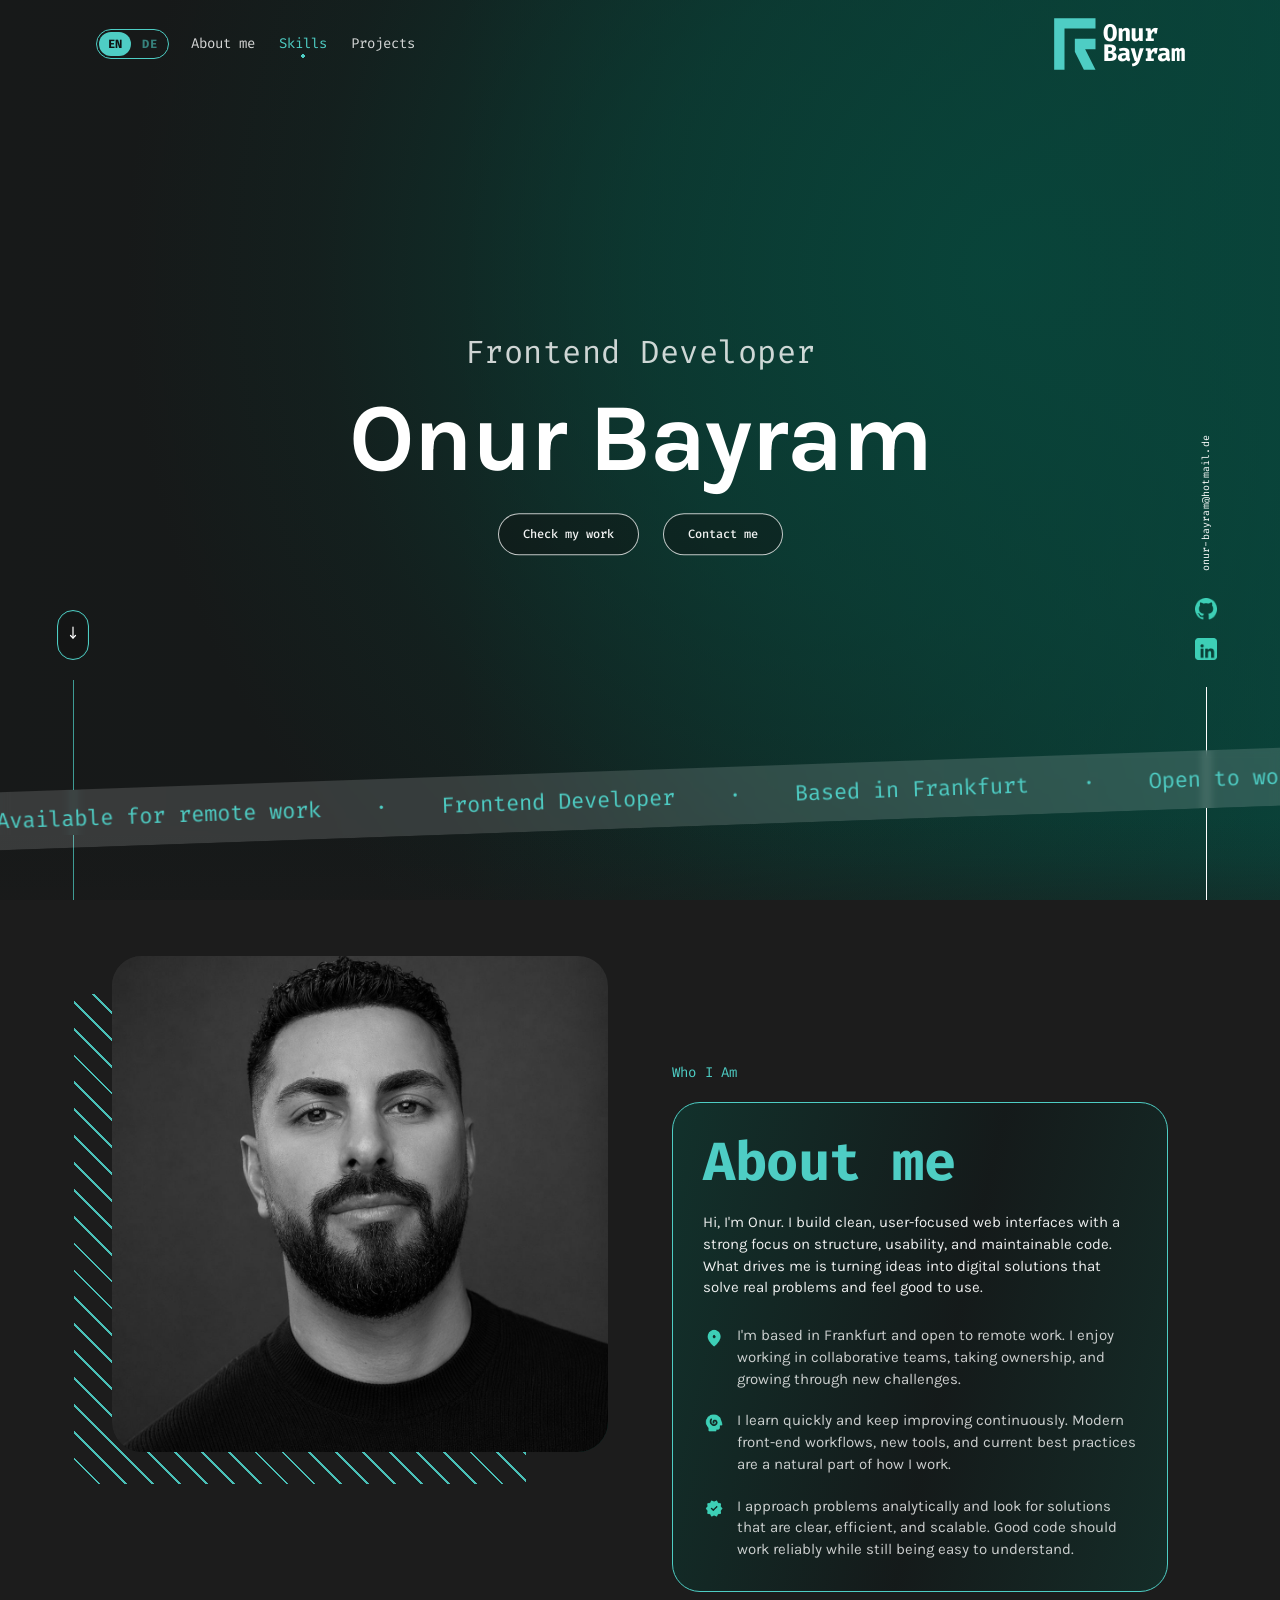
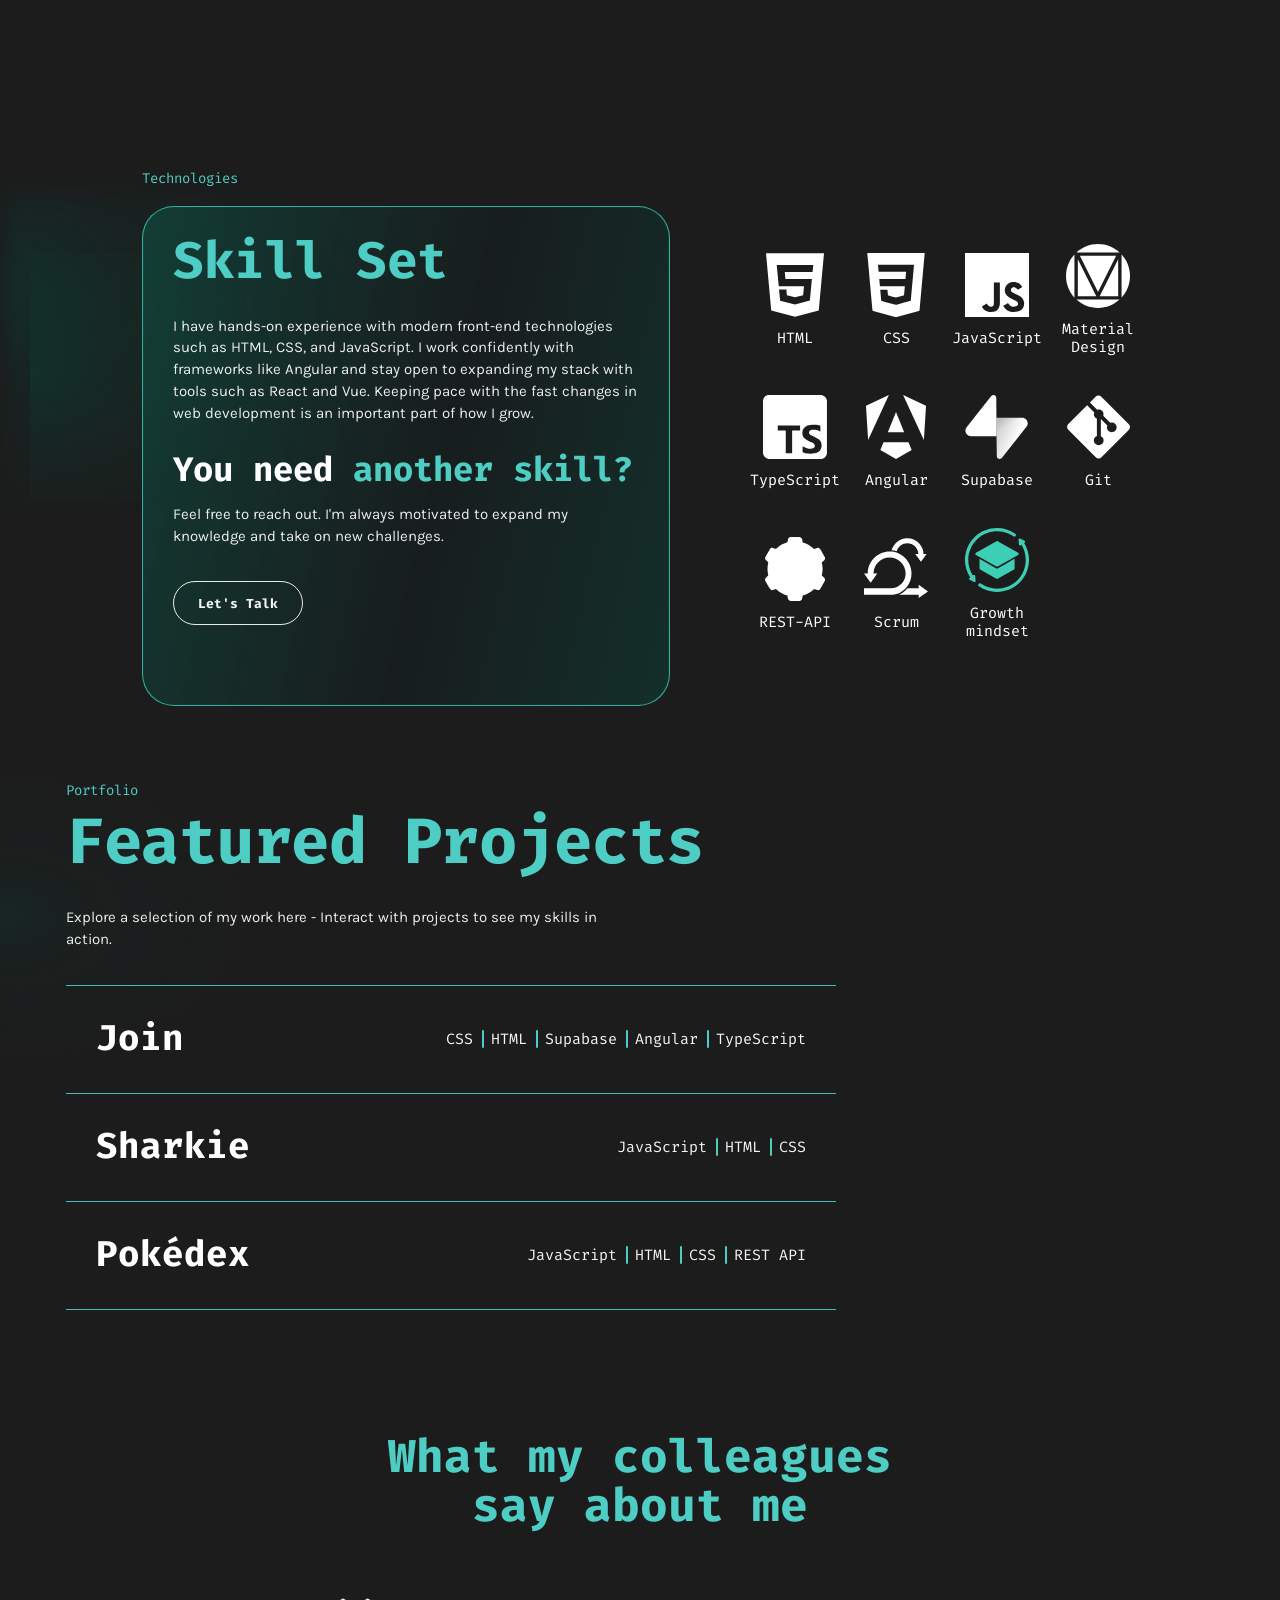
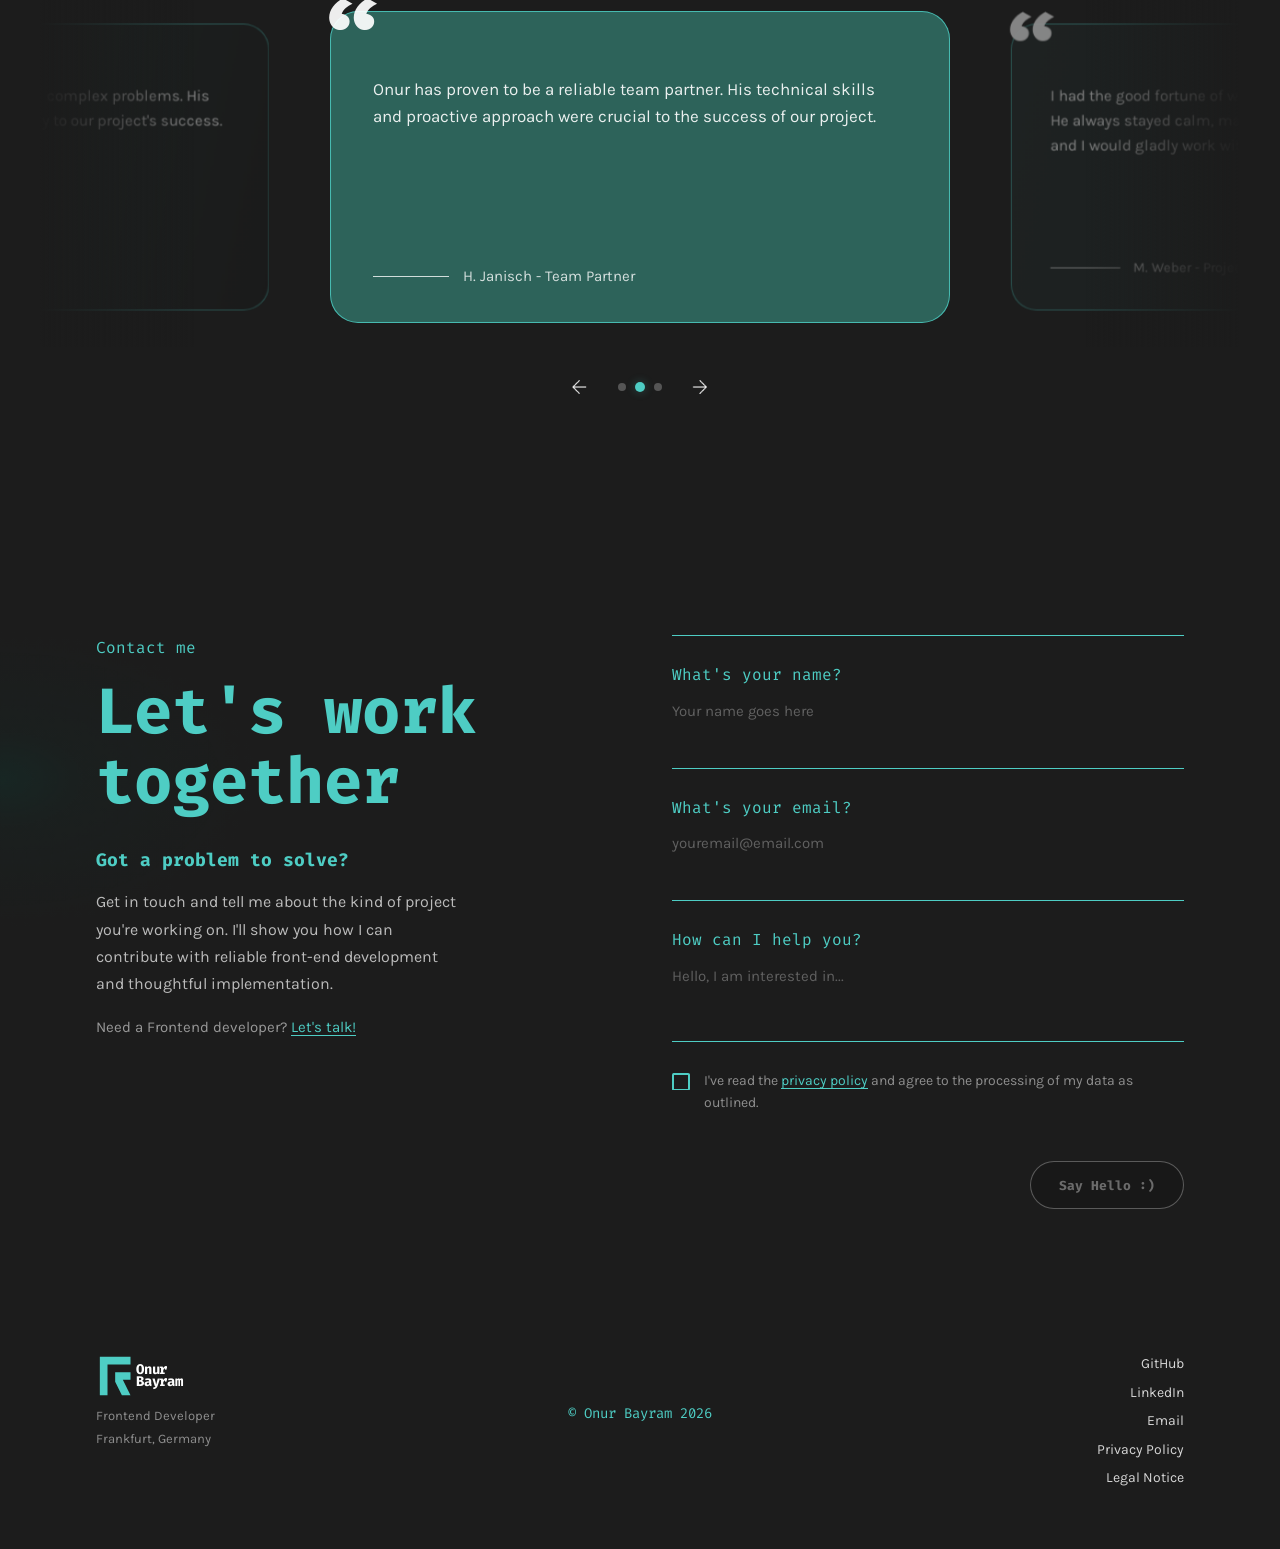
==== commit 02f43601: "Refine legal pages and language metadata" ====
--- a/index.html
+++ b/index.html
@@ -1,9 +1,9 @@
 ﻿<!DOCTYPE html>
-<html lang="de">
+<html lang="en">
   <head>
     <meta charset="UTF-8" />
     <meta name="viewport" content="width=device-width, initial-scale=1.0" />
-    <title>Onur Bayram &ndash; Frontend Developer</title>
+    <title data-title-de="Onur Bayram &ndash; Frontend Developer" data-title-en="Onur Bayram &ndash; Frontend Developer">Onur Bayram &ndash; Frontend Developer</title>
     <link rel="icon" type="image/svg+xml" href="assets/icons/logo-filled.svg" />
     <link rel="shortcut icon" href="assets/icons/logo-filled.svg" />
     <link rel="preconnect" href="https://fonts.googleapis.com" />
@@ -27,7 +27,7 @@
     <header id="header">
       <nav class="navbar">
         <div class="nav-left">
-          <div class="lang-toggle" role="group" aria-label="Sprache wechseln">
+          <div class="lang-toggle" role="group" aria-label="Switch language" data-aria-de="Sprache wechseln" data-aria-en="Switch language">
             <button class="lang-chip is-active" id="langEN" type="button" aria-pressed="true">EN</button>
             <button class="lang-chip" id="langDE" type="button" aria-pressed="false">DE</button>
           </div>
@@ -38,7 +38,7 @@
           </ul>
         </div>
 
-        <a href="#hero" class="nav-logo" aria-label="Zur Startseite">
+        <a href="#hero" class="nav-logo" aria-label="Go to homepage" data-aria-de="Zur Startseite" data-aria-en="Go to homepage">
           <span class="logo-icon-stack" aria-hidden="true">
             <img class="logo-icon logo-icon-filled" src="assets/icons/logo-filled.svg" alt="" />
             <img class="logo-icon logo-icon-outline" src="assets/icons/logo-outline.svg" alt="" />
@@ -49,7 +49,7 @@
           </div>
         </a>
 
-        <button class="burger" id="burger" aria-label="Men&uuml; &ouml;ffnen" aria-expanded="false">
+        <button class="burger" id="burger" aria-label="Open menu" aria-expanded="false" data-aria-de="Men&uuml; &ouml;ffnen" data-aria-en="Open menu">
           <span></span>
           <span></span>
           <span></span>
@@ -88,14 +88,14 @@
         </div>
       </div>
 
-      <aside class="hero-left-lateral" aria-label="Scroll Hinweis">
-        <a href="#about" class="hero-scroll-pill" aria-label="Nach unten scrollen">
+      <aside class="hero-left-lateral" aria-label="Scroll hint" data-aria-de="Scroll Hinweis" data-aria-en="Scroll hint">
+        <a href="#about" class="hero-scroll-pill" aria-label="Scroll down" data-aria-de="Nach unten scrollen" data-aria-en="Scroll down">
           <img class="hero-scroll-icon" src="assets/ui/hero-scroll-arrow.svg" alt="" aria-hidden="true" />
         </a>
         <span class="hero-left-line" aria-hidden="true"></span>
       </aside>
 
-      <aside class="hero-right-lateral" aria-label="Kontakt und Social Media">
+      <aside class="hero-right-lateral" aria-label="Contact and social media" data-aria-de="Kontakt und Social Media" data-aria-en="Contact and social media">
         <a href="mailto:onur-bayram@hotmail.de" class="hero-email">onur-bayram@hotmail.de</a>
         <div class="hero-socials">
           <a href="mailto:onur-bayram@hotmail.de" class="is-active hero-social-email" aria-label="Email">
@@ -281,7 +281,7 @@
         </p>
 
         <div class="projects-layout">
-          <div class="projects-list" role="list" aria-label="Projekte"></div>
+          <div class="projects-list" role="list" aria-label="Projects" data-aria-de="Projekte" data-aria-en="Projects"></div>
 
           <aside class="projects-preview-panel" id="projectsPreviewPanel" aria-hidden="true">
             <div class="projects-preview-card">
@@ -293,7 +293,7 @@
         </div>
 
         <article class="project-detail-card is-hidden" id="projectDetailCard" aria-live="polite" aria-hidden="true">
-          <button class="project-detail-close" id="projectDetailClose" type="button" aria-label="Close project details">
+          <button class="project-detail-close" id="projectDetailClose" type="button" aria-label="Close project details" data-aria-de="Projektdetails schlie&szlig;en" data-aria-en="Close project details">
             <svg class="project-detail-close-icon" viewBox="0 0 24 24" fill="none" aria-hidden="true">
               <path d="M4 4L20 20" stroke="currentColor" stroke-width="2.4" stroke-linecap="round" />
               <path d="M20 4L4 20" stroke="currentColor" stroke-width="2.4" stroke-linecap="round" />
@@ -308,7 +308,7 @@
               Task manager inspired by the Kanban System. Create and organize tasks using drag and drop functions, assign users and categories.
             </p>
 
-            <div class="project-detail-stack" id="projectDetailStack" aria-label="Project tech stack"></div>
+            <div class="project-detail-stack" id="projectDetailStack" aria-label="Project tech stack" data-aria-de="Projekt-Technologiestapel" data-aria-en="Project tech stack"></div>
             <div class="project-detail-actions">
               <a class="btn btn-primary" id="projectDetailGithub" href="#" target="_blank" rel="noopener noreferrer" data-de="GitHub" data-en="GitHub">GitHub</a>
               <a class="btn btn-primary" id="projectDetailLive" href="#" target="_blank" rel="noopener noreferrer" data-de="Live Test" data-en="Live Test">Live Test</a>
@@ -337,12 +337,12 @@
           </div>
 
           <div class="testimonials-controls">
-            <button class="testimonials-arrow" id="testimonialsPrev" aria-label="Previous testimonial">
+            <button class="testimonials-arrow" id="testimonialsPrev" aria-label="Previous testimonial" data-aria-de="Vorheriges Testimonial" data-aria-en="Previous testimonial">
               <img class="testimonials-arrow-icon testimonials-arrow-icon-default" src="assets/ui/pfeil_links_weiss.png" alt="" aria-hidden="true" />
               <img class="testimonials-arrow-icon testimonials-arrow-icon-hover" src="assets/ui/pfeil_links_tuerkis.png" alt="" aria-hidden="true" />
             </button>
             <div class="testimonials-dots" id="testimonialsDots"></div>
-            <button class="testimonials-arrow" id="testimonialsNext" aria-label="Next testimonial">
+            <button class="testimonials-arrow" id="testimonialsNext" aria-label="Next testimonial" data-aria-de="N&auml;chstes Testimonial" data-aria-en="Next testimonial">
               <img class="testimonials-arrow-icon testimonials-arrow-icon-default" src="assets/ui/pfeil_rechts_weiss.png" alt="" aria-hidden="true" />
               <img class="testimonials-arrow-icon testimonials-arrow-icon-hover" src="assets/ui/pfeil_rechts_tuerkis.png" alt="" aria-hidden="true" />
             </button>
@@ -416,7 +416,7 @@
       <footer id="footer">
         <div class="footer-inner">
           <div class="footer-left">
-            <a href="#hero" class="footer-logo" aria-label="Zur Startseite">
+            <a href="#hero" class="footer-logo" aria-label="Go to homepage" data-aria-de="Zur Startseite" data-aria-en="Go to homepage">
               <span class="logo-icon-stack" aria-hidden="true">
                 <img class="logo-icon logo-icon-filled" src="assets/icons/logo-filled.svg" alt="" />
                 <img class="logo-icon logo-icon-outline" src="assets/icons/logo-outline.svg" alt="" />
@@ -431,8 +431,8 @@
           </div>
 
           <p class="footer-copy" data-de="&copy; Onur Bayram 2026" data-en="&copy; Onur Bayram 2026">&#169; Onur Bayram 2026</p>
-          <nav class="footer-nav" aria-label="Footer Navigation">
-            <a href="https://github.com/Onur-Bayram" target="_blank" rel="noopener noreferrer" data-de="Github" data-en="Github">Github</a>
+          <nav class="footer-nav" aria-label="Footer navigation" data-aria-de="Footer-Navigation" data-aria-en="Footer navigation">
+            <a href="https://github.com/Onur-Bayram" target="_blank" rel="noopener noreferrer" data-de="GitHub" data-en="GitHub">GitHub</a>
             <a href="https://www.linkedin.com/" target="_blank" rel="noopener noreferrer" data-de="LinkedIn" data-en="LinkedIn">LinkedIn</a>
             <a href="mailto:onur-bayram@hotmail.de" data-de="E-Mail" data-en="Email">Email</a>
             <a href="privacy-policy.html" data-de="Datenschutz" data-en="Privacy Policy">Privacy Policy</a>
--- a/css/header.css
+++ b/css/header.css
@@ -16,8 +16,9 @@
   align-items: center;
   justify-content: space-between;
   height: 88px;
-  padding: 0 56px;
-  max-width: 1320px;
+  width: 100%;
+  padding: 0 var(--padding-x);
+  max-width: none;
   margin: 0 auto;
 }
 
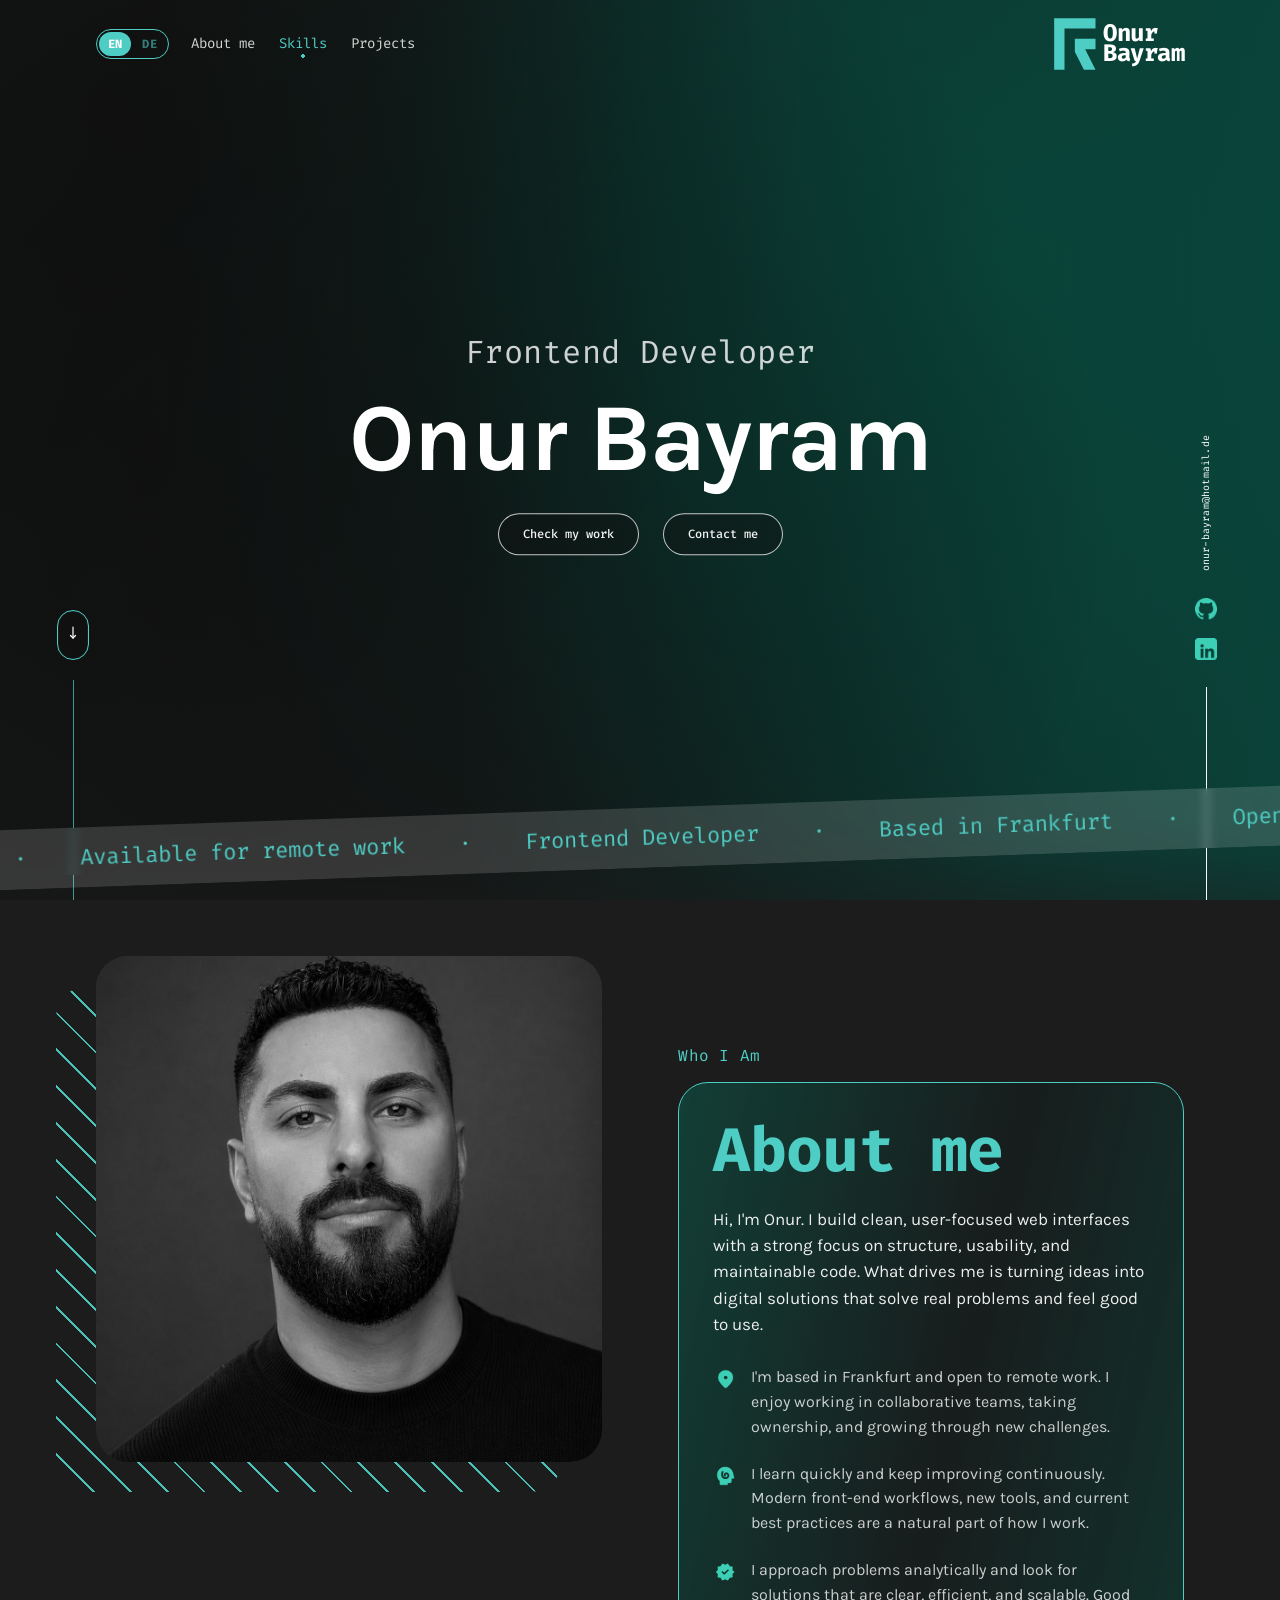
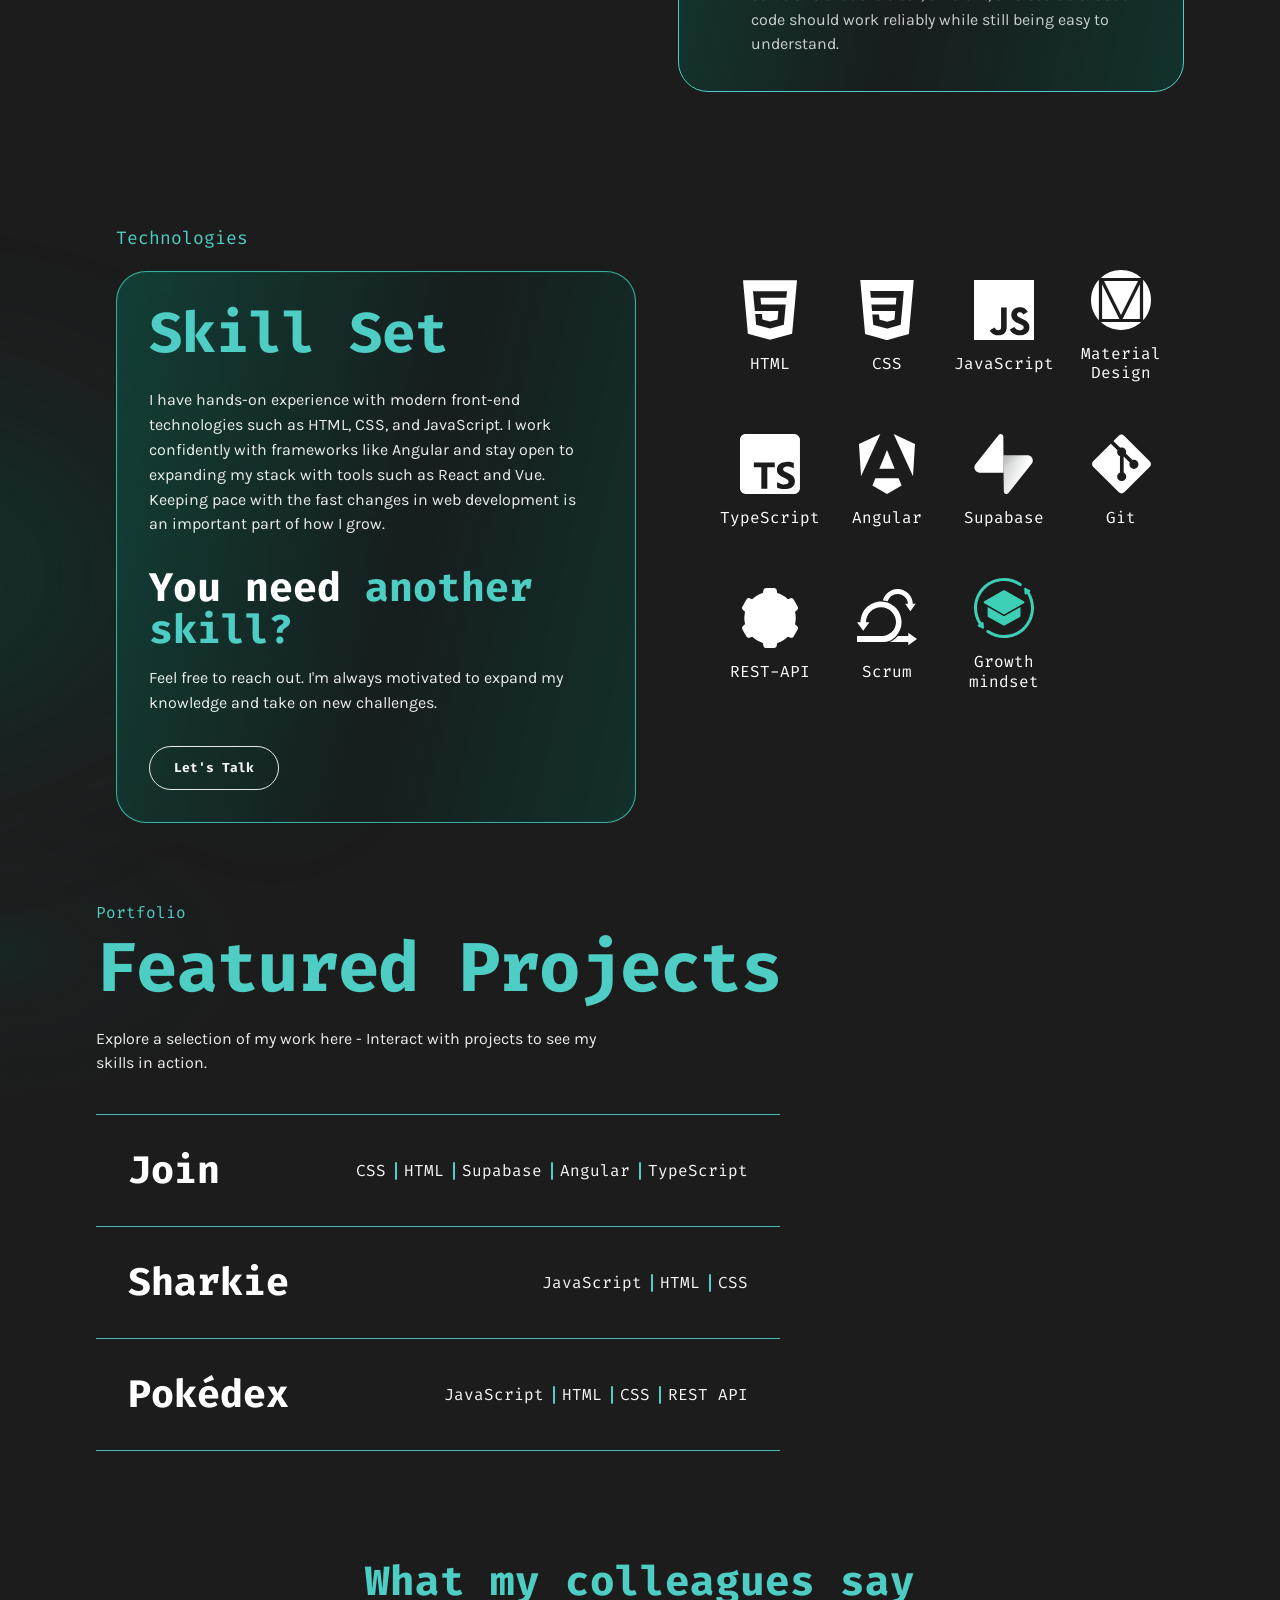
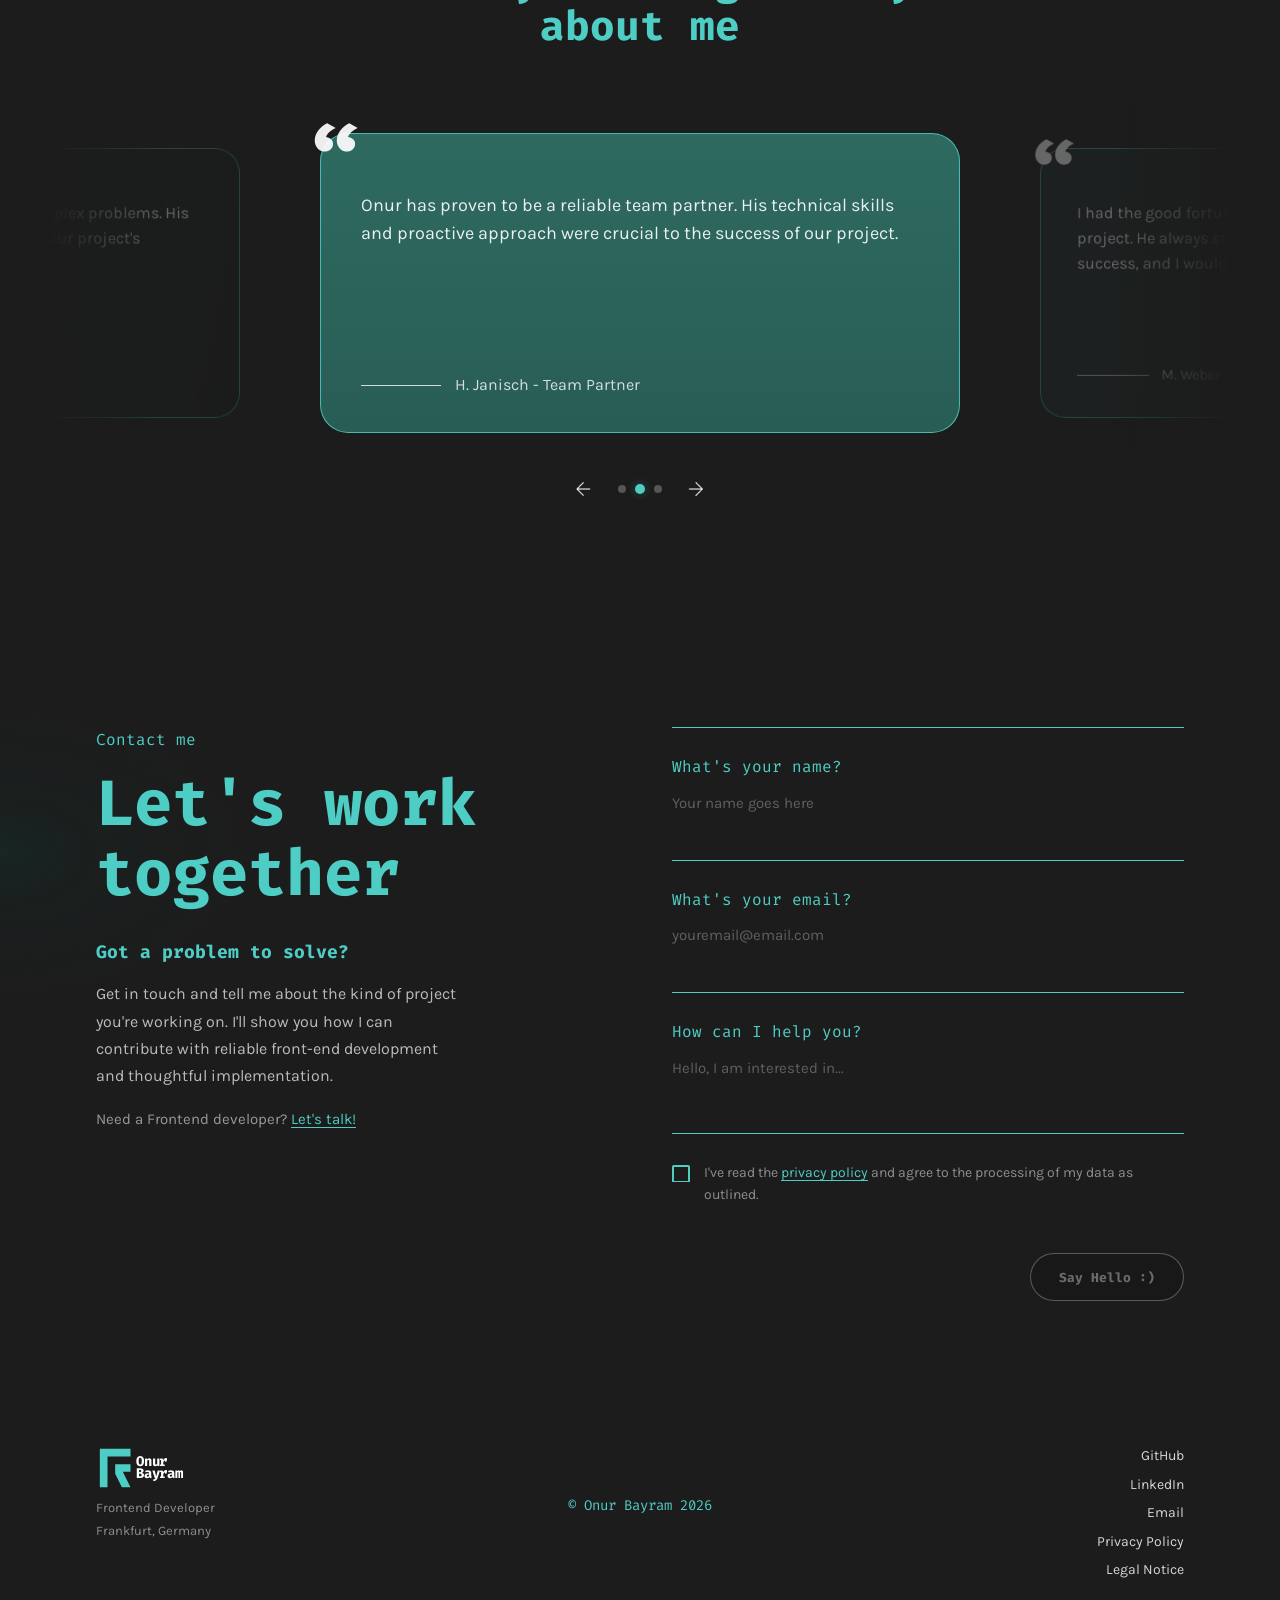
==== commit 4fe1b21e: "Split hero marquee styles into separate file" ====
--- a/index.html
+++ b/index.html
@@ -13,6 +13,7 @@
     <link rel="stylesheet" href="css/base.css" />
     <link rel="stylesheet" href="css/header.css" />
     <link rel="stylesheet" href="css/hero.css" />
+    <link rel="stylesheet" href="css/hero-marquee.css" />
     <link rel="stylesheet" href="css/about.css" />
     <link rel="stylesheet" href="css/skills.css" />
     <link rel="stylesheet" href="css/projects.css" />
--- a/css/base.css
+++ b/css/base.css
@@ -11,6 +11,7 @@
 html {
   scroll-behavior: smooth;
   overflow-x: clip;
+  width: 100%;
 }
 
 /* Body */
@@ -19,6 +20,8 @@
   color: var(--color-white);
   font-family: var(--font-sans);
   line-height: 1.6;
+  width: 100%;
+  overflow-x: hidden;
 }
 
 /* Main sections */
--- a/css/header.css
+++ b/css/header.css
@@ -30,7 +30,8 @@
 }
 
 /* Language switch */
-.lang-toggle {
+.lang-toggle,
+.mobile-lang {
   display: flex;
   align-items: center;
   gap: 2px;
@@ -65,28 +66,29 @@
 }
 
 /* Chip hover */
-.lang-toggle:hover {
+.lang-toggle:hover,
+.mobile-lang:hover {
   border-color: var(--color-white);
 }
 
-.lang-toggle:hover .lang-chip:not(.is-active) {
+.lang-toggle:hover .lang-chip:not(.is-active),
+.mobile-lang:hover .lang-chip:not(.is-active) {
   color: rgba(var(--color-accent-rgb), 0.9);
 }
 
 .lang-chip.is-active {
   background: var(--color-accent);
-  color: #0f1212;
-}
-
-.lang-chip:hover:not(.is-active),
-.lang-chip:focus-visible:not(.is-active) {
+  color: #ffffff;
+}
+
+.lang-chip:hover:not(.is-active) {
   background: transparent;
   color: rgba(var(--color-accent-rgb), 0.9);
 }
 
+.lang-chip:focus,
 .lang-chip:focus-visible {
-  outline: 1px solid var(--color-white);
-  outline-offset: 1px;
+  outline: none;
 }
 
 /* Links */
@@ -257,6 +259,11 @@
   transform: translateY(-50%) rotate(-45deg);
 }
 
+html.is-mobile-menu-open,
+body.is-mobile-menu-open {
+  overflow: hidden;
+}
+
 /* Mobile menu */
 .mobile-menu {
   display: none;
@@ -265,11 +272,41 @@
   padding: 24px var(--padding-x) 32px;
   border-top: 1px solid var(--color-border);
   background: rgba(0, 0, 0, 0.95);
+  pointer-events: none;
 }
 
 /* Menu state */
 .mobile-menu.open {
   display: flex;
+  pointer-events: auto;
+}
+
+.mobile-menu-backdrop {
+  position: fixed;
+  inset: 0;
+  opacity: 0;
+  visibility: hidden;
+  pointer-events: none;
+  background: rgba(0, 0, 0, 0.72);
+  backdrop-filter: blur(3px);
+  -webkit-backdrop-filter: blur(3px);
+  transition: opacity 0.2s ease, visibility 0.2s ease;
+  z-index: 110;
+}
+
+.mobile-menu-backdrop.is-visible {
+  opacity: 1;
+  visibility: visible;
+  pointer-events: auto;
+}
+
+body.is-mobile-menu-open .nav-logo {
+  z-index: 109;
+}
+
+body.is-mobile-menu-open .burger,
+body.is-mobile-menu-open .mobile-menu {
+  z-index: 121;
 }
 
 /* Menu links */
@@ -284,14 +321,9 @@
   color: var(--color-accent);
 }
 
-/* Mobile language switch */
-.mobile-lang {
-  display: flex;
-  align-items: center;
-  gap: 2px;
-  width: fit-content;
-  padding-top: 8px;
-  border: 1px solid var(--color-accent);
-  border-radius: 999px;
-  padding: 2px;
-}
+.mobile-menu .mobile-lang {
+  border-color: rgba(var(--color-cursor-glow-rgb), 0.82);
+  box-shadow:
+    0 0 0 1px rgba(var(--color-cursor-glow-rgb), 0.08) inset,
+    0 0 14px rgba(var(--color-dark-teal-rgb), 0.28);
+}
--- a/css/hero.css
+++ b/css/hero.css
@@ -2,8 +2,10 @@
 #hero {
   height: 100vh;
   background:
+    radial-gradient(circle at 12% 12%, rgba(6, 6, 6, 0.28) 0%, rgba(6, 6, 6, 0.14) 26%, rgba(6, 6, 6, 0) 48%),
+    radial-gradient(circle at 34% 58%, rgba(8, 8, 8, 0.4) 0%, rgba(8, 8, 8, 0.22) 38%, rgba(8, 8, 8, 0) 68%),
     radial-gradient(circle at 78% 30%, rgba(var(--color-dark-teal-rgb), 0.9) 0%, rgba(var(--color-dark-teal-rgb), 0.62) 30%, rgba(var(--color-dark-teal-rgb), 0.14) 58%, rgba(var(--color-dark-teal-rgb), 0) 74%),
-    linear-gradient(90deg, #171919 0%, #151919 36%, #102a26 70%, #0b3f37 100%);
+    linear-gradient(90deg, #141515 0%, #161717 36%, #102a26 72%, #0b3f37 100%);
   display: flex;
   position: relative;
   overflow: hidden;
@@ -51,8 +53,10 @@
 .hero-title {
   position: absolute;
   top: 43%;
-  left: 50%;
-  transform: translate(-50%, -50%);
+  left: 0;
+  right: 0;
+  margin: 0 auto;
+  transform: translateY(-50%);
   display: flex;
   flex-direction: column;
   align-items: center;
@@ -77,6 +81,7 @@
   font-weight: 700;
   color: var(--color-white);
   line-height: 0.98;
+  white-space: nowrap;
 }
 
 .hero-buttons {
@@ -97,17 +102,32 @@
   background: rgba(17, 17, 17, 0.4);
 }
 
+.hero-buttons .btn-loop-cta {
+  position: relative;
+  justify-content: center;
+  transition: background-color 0.45s ease, color 0.45s ease, border-color 0.45s ease, transform 0.2s ease;
+}
+
 .hero-buttons .btn:link,
 .hero-buttons .btn:visited {
   color: rgba(255, 255, 255, 0.95);
 }
 
 .hero-buttons .btn:hover,
-.hero-buttons .btn:focus-visible {
+.hero-buttons .btn:focus-visible,
+.hero-buttons .btn.is-looping,
+.hero-buttons .btn.is-returning {
   transform: none;
-  color: #ffffff;
-  border-color: rgba(255, 255, 255, 0.95);
-  background: rgba(255, 255, 255, 0.08);
+  color: #76e1da;
+  border-color: #76e1da;
+  background: rgba(var(--color-dark-teal-rgb), 0.32);
+}
+
+.hero-buttons .btn:hover .btn-loop-track,
+.hero-buttons .btn:focus-visible .btn-loop-track,
+.hero-buttons .btn.is-looping .btn-loop-track,
+.hero-buttons .btn.is-returning .btn-loop-track {
+  color: #76e1da;
 }
 
 /* Left rail */
@@ -376,13 +396,6 @@
     white-space: nowrap;
   }
 
-  .hero-marquee {
-    bottom: 6px;
-    width: 105%;
-    min-width: 1440px;
-    height: 62px;
-  }
-
   .hero-left-line {
     width: 1px;
     flex: 1 1 auto;
@@ -402,80 +415,3 @@
   }
 }
 
-/* Marquee */
-.hero-marquee {
-  position: absolute;
-  left: 50%;
-  bottom: 72px;
-  width: 108%;
-  min-width: 1480px;
-  height: 58px;
-  display: flex;
-  align-items: center;
-  overflow: hidden;
-  padding: 12px 32px;
-  background: rgba(255, 255, 255, 0.14);
-  backdrop-filter: blur(5px);
-  -webkit-backdrop-filter: blur(5px);
-  transform: translateX(-50%) rotate(-2deg);
-  transform-origin: center;
-  z-index: 4;
-}
-
-/* Marquee track */
-.hero-marquee-track {
-  display: flex;
-  align-items: center;
-  height: 100%;
-  gap: 56px;
-  width: max-content;
-  font-family: var(--font-mono);
-  font-size: clamp(18px, 1.8vw, 22px);
-  line-height: 1;
-  color: var(--color-accent);
-  animation: marquee-scroll 58s linear infinite;
-}
-
-.hero-marquee-group {
-  display: flex;
-  align-items: center;
-  gap: 56px;
-  flex-shrink: 0;
-}
-
-.hero-marquee-track span {
-  display: inline-flex;
-  align-items: center;
-  height: 38px;
-  white-space: nowrap;
-}
-
-.marquee-dot {
-  flex-shrink: 0;
-  font-size: 14px;
-}
-
-/* Marquee animation */
-@keyframes marquee-scroll {
-  from {
-    transform: translateX(0);
-  }
-
-  to {
-    transform: translateX(calc(-50% - 28px));
-  }
-}
-
-@media (prefers-reduced-motion: reduce) {
-  .hero-scroll-pill:hover .hero-scroll-icon,
-  .hero-scroll-pill:focus-visible .hero-scroll-icon {
-    animation: none;
-  }
-}
-
-/* Touch */
-@media (hover: none), (pointer: coarse) {
-  .hero-cursor-glow {
-    display: none;
-  }
-}
--- a/css/hero-marquee.css
+++ b/css/hero-marquee.css
@@ -0,0 +1,87 @@
+/* Hero marquee */
+.hero-marquee {
+  position: absolute;
+  left: 50%;
+  bottom: 72px;
+  width: 108%;
+  min-width: 1480px;
+  height: 58px;
+  display: flex;
+  align-items: center;
+  overflow: hidden;
+  padding: 12px 32px;
+  background: rgba(255, 255, 255, 0.14);
+  backdrop-filter: blur(5px);
+  -webkit-backdrop-filter: blur(5px);
+  transform: translateX(-50%) rotate(-2deg);
+  transform-origin: center;
+  z-index: 4;
+}
+
+.hero-marquee-track {
+  display: flex;
+  align-items: center;
+  height: 100%;
+  gap: 56px;
+  width: max-content;
+  font-family: var(--font-mono);
+  font-size: clamp(18px, 1.8vw, 22px);
+  line-height: 1;
+  color: var(--color-accent);
+  animation: marquee-scroll 58s linear infinite;
+}
+
+.hero-marquee-group {
+  display: flex;
+  align-items: center;
+  gap: 56px;
+  flex-shrink: 0;
+}
+
+.hero-marquee-track span {
+  display: inline-flex;
+  align-items: center;
+  height: 38px;
+  white-space: nowrap;
+}
+
+@media (min-width: 1201px) {
+  .hero-marquee {
+    left: -24px;
+    right: -24px;
+    bottom: 32px;
+    width: auto;
+    min-width: 0;
+    height: 60px;
+    padding: 12px 40px;
+    transform: rotate(-2deg);
+  }
+}
+
+.marquee-dot {
+  flex-shrink: 0;
+  font-size: 14px;
+}
+
+@keyframes marquee-scroll {
+  from {
+    transform: translateX(0);
+  }
+
+  to {
+    transform: translateX(calc(-50% - 28px));
+  }
+}
+
+@media (prefers-reduced-motion: reduce) {
+  .hero-scroll-pill:hover .hero-scroll-icon,
+  .hero-scroll-pill:focus-visible .hero-scroll-icon {
+    animation: none;
+  }
+}
+
+@media (hover: none), (pointer: coarse) {
+  .hero-cursor-glow {
+    display: none;
+  }
+}
--- a/css/about.css
+++ b/css/about.css
@@ -1,12 +1,12 @@
 /* About */
 #about {
-  width: min(1232px, calc(100% - 224px));
+  width: min(1248px, calc(100% - 192px));
   margin: 0 auto;
-  min-height: 708px;
+  min-height: 760px;
   display: grid;
   grid-template-columns: minmax(0, 568px) minmax(0, 568px);
   justify-content: space-between;
-  gap: clamp(40px, 5vw, 96px);
+  gap: clamp(52px, 6vw, 104px);
   align-items: start;
 }
 
@@ -20,11 +20,16 @@
 .about-media-wrap::before {
   content: "";
   position: absolute;
-  top: 38px;
-  right: 82px;
-  bottom: -32px;
-  left: -38px;
-  background: repeating-linear-gradient(45deg, transparent 0 17px, rgba(var(--color-accent-rgb), 0.92) 17px 19px);
+  left: -40px;
+  bottom: -30px;
+  width: 100%;
+  height: 100%;
+  border-radius: 32px;
+  background: repeating-linear-gradient(
+    45deg,
+    rgba(var(--color-accent-rgb), 0.92) 0 2px,
+    transparent 2px 26px
+  );
   z-index: 0;
   pointer-events: none;
 }
@@ -34,7 +39,7 @@
   position: relative;
   z-index: 1;
   aspect-ratio: 1 / 1;
-  border-radius: 30px;
+  border-radius: 32px;
   overflow: hidden;
   background: linear-gradient(135deg, #2a2a2a 0%, #131313 48%, #0a3b34 100%);
 }
@@ -51,67 +56,67 @@
 /* Copy */
 .about-content-wrap {
   max-width: 568px;
-  padding-top: 110px;
+  padding-top: 92px;
 }
 
 /* Kicker */
 .about-kicker {
   font-family: var(--font-mono);
-  font-size: 14px;
+  font-size: 16px;
   letter-spacing: 0.2px;
   line-height: 1;
   color: var(--color-accent);
-  margin-bottom: 22px;
+  margin-bottom: 18px;
 }
 
 /* Card */
 .about-card {
   border: 1px solid var(--color-accent);
-  border-radius: 28px;
-  background: linear-gradient(103deg, rgba(var(--color-dark-teal-rgb), 0.5) 0%, rgba(20, 26, 26, 0.95) 55%, rgba(var(--color-dark-teal-rgb), 0.38) 100%);
-  padding: 34px 30px 30px;
+  border-radius: 30px;
+  background: linear-gradient(103deg, rgba(14, 76, 64, 0.72) 0%, rgba(23, 29, 29, 0.94) 54%, rgba(11, 67, 57, 0.56) 100%);
+  padding: 40px 34px 34px;
 }
 
 .about-card h2 {
   font-family: var(--font-mono);
-  font-size: clamp(38px, 4.2vw, 64px);
-  line-height: 0.95;
-  letter-spacing: -0.5px;
+  font-size: clamp(52px, 4.8vw, 74px);
+  line-height: 0.92;
+  letter-spacing: -0.7px;
   color: var(--color-accent);
-  margin-bottom: 24px;
+  margin-bottom: 26px;
 }
 
 .about-intro {
   font-family: var(--font-sans);
-  font-size: 15px;
-  line-height: 1.45;
+  font-size: 17px;
+  line-height: 1.55;
   color: rgba(255, 255, 255, 0.92);
-  margin-bottom: 26px;
+  margin-bottom: 28px;
 }
 
 /* List */
 .about-points {
   display: flex;
   flex-direction: column;
-  gap: 20px;
+  gap: 22px;
   margin: 0;
   padding: 0;
 }
 
 .about-points li {
   display: grid;
-  grid-template-columns: 22px 1fr;
-  gap: 12px;
+  grid-template-columns: 24px 1fr;
+  gap: 14px;
   align-items: start;
   color: rgba(255, 255, 255, 0.78);
-  font-size: 15px;
-  line-height: 1.45;
+  font-size: 16px;
+  line-height: 1.55;
 }
 
 /* Icons */
 .about-icon {
-  width: 22px;
-  height: 22px;
+  width: 24px;
+  height: 24px;
   display: inline-flex;
   align-items: center;
   justify-content: center;
--- a/css/skills.css
+++ b/css/skills.css
@@ -3,29 +3,36 @@
   --skills-glow-rgb: var(--color-dark-teal-rgb);
   position: relative;
   isolation: isolate;
-  width: min(1232px, calc(100% - 224px));
+  width: min(1248px, calc(100% - 192px));
   min-height: 0;
-  margin: 72px auto 0;
-  padding: 24px 30px 22px;
+  margin: 84px auto 0;
+  padding: 18px 20px 12px;
   display: grid;
-  grid-template-columns: 544px 1fr;
-  gap: 64px;
+  grid-template-columns: 520px 1fr;
+  gap: 84px;
 }
 
 #skills::before {
   content: "";
   position: absolute;
-  left: -108px;
-  top: 58px;
-  width: 392px;
-  height: 520px;
-  background: radial-gradient(
-    320px 240px at 0% 18%,
-    rgba(var(--skills-glow-rgb), 0.42) 0%,
-    rgba(var(--skills-glow-rgb), 0.18) 40%,
-    rgba(var(--skills-glow-rgb), 0) 100%
-  );
-  filter: blur(10px);
+  left: -224px;
+  top: 26px;
+  width: 688px;
+  height: 760px;
+  background:
+    radial-gradient(
+      500px 410px at 8% 46%,
+      rgba(var(--skills-glow-rgb), 0.44) 0%,
+      rgba(var(--skills-glow-rgb), 0.24) 36%,
+      rgba(var(--skills-glow-rgb), 0.08) 58%,
+      rgba(var(--skills-glow-rgb), 0) 82%
+    ),
+    radial-gradient(
+      220px 250px at 58% 60%,
+      rgba(var(--skills-glow-rgb), 0.12) 0%,
+      rgba(var(--skills-glow-rgb), 0) 78%
+    );
+  filter: blur(16px);
   pointer-events: none;
   z-index: 0;
 }
@@ -36,25 +43,12 @@
   display: flex;
   flex-direction: column;
   justify-content: flex-start;
-  padding: 8px 16px 18px 0;
+  padding: 6px 0 18px;
 }
 
 /* Background */
 .skills-left::before {
-  content: "";
-  position: absolute;
-  left: -112px;
-  top: 92px;
-  width: 316px;
-  height: 248px;
-  background: radial-gradient(
-    240px 180px at 0% 50%,
-    rgba(var(--skills-glow-rgb), 0.34) 0%,
-    rgba(var(--skills-glow-rgb), 0.14) 36%,
-    rgba(var(--skills-glow-rgb), 0) 100%
-  );
-  pointer-events: none;
-  z-index: 0;
+  display: none;
 }
 
 /* Card content */
@@ -68,46 +62,46 @@
 
 .skills-kicker {
   font-family: var(--font-mono);
-  font-size: 14px;
-  color: var(--color-accent);
-  margin-bottom: 16px;
+  font-size: 18px;
+  color: var(--color-accent);
+  margin-bottom: 18px;
 }
 
 /* Card */
 .skills-card {
   border: 1px solid rgba(var(--color-cursor-glow-rgb), 0.8);
-  border-radius: 32px;
+  border-radius: 30px;
   background:
-    linear-gradient(103deg, rgba(15, 76, 65, 0.65) 0%, rgba(23, 30, 30, 0.9) 56%, rgba(11, 66, 56, 0.5) 100%);
+    linear-gradient(103deg, rgba(15, 76, 65, 0.72) 0%, rgba(22, 30, 30, 0.92) 56%, rgba(11, 66, 56, 0.54) 100%);
   box-shadow: inset 0 0 0 1px rgba(var(--color-cursor-glow-rgb), 0.06);
-  padding: 30px;
-  min-height: 500px;
+  padding: 36px 32px 32px;
+  min-height: 504px;
 }
 
 .skills-card h2 {
   font-family: var(--font-mono);
-  font-size: clamp(48px, 4vw, 74px);
+  font-size: clamp(56px, 4.2vw, 74px);
   line-height: 0.94;
-  letter-spacing: -0.5px;
-  color: var(--color-accent);
-  margin-bottom: 30px;
+  letter-spacing: -0.7px;
+  color: var(--color-accent);
+  margin-bottom: 28px;
 }
 
 .skills-card p {
-  font-size: 15px;
-  line-height: 1.45;
+  font-size: 16px;
+  line-height: 1.55;
   color: rgba(255, 255, 255, 0.92);
-  max-width: 470px;
+  max-width: 440px;
 }
 
 .skills-card p + h3 {
-  margin-top: 28px;
+  margin-top: 30px;
 }
 
 .skills-card h3 {
   font-family: var(--font-mono);
-  font-size: 34px;
-  line-height: 1.05;
+  font-size: 40px;
+  line-height: 1.04;
   color: var(--color-white);
   margin-bottom: 16px;
 }
@@ -117,7 +111,7 @@
 }
 
 .skills-card .btn {
-  margin-top: 34px;
+  margin-top: 30px;
 }
 
 .skills-loop-btn {
@@ -146,11 +140,11 @@
   width: 100%;
   display: grid;
   grid-template-columns: repeat(4, 1fr);
-  column-gap: 16px;
-  row-gap: 36px;
-  align-content: center;
+  column-gap: 24px;
+  row-gap: 44px;
+  align-content: start;
   justify-content: stretch;
-  padding: 0;
+  padding: 52px 0 0;
 }
 
 /* Skill item */
@@ -160,8 +154,8 @@
   justify-content: center;
   flex-direction: column;
   width: 100%;
-  min-height: 100px;
-  gap: 12px;
+  min-height: 108px;
+  gap: 14px;
   opacity: 0;
   transform: translateY(12px);
   animation: skillReveal 420ms ease-out forwards;
@@ -170,8 +164,8 @@
 
 /* Skill content */
 .skill-item > img {
-  width: 64px;
-  height: 64px;
+  width: 60px;
+  height: 60px;
   display: block;
   object-fit: contain;
   transition: transform 180ms ease;
@@ -181,7 +175,7 @@
   display: block;
   width: 100%;
   font-family: var(--font-mono);
-  font-size: 15px;
+  font-size: 16px;
   line-height: 1.2;
   color: var(--color-white);
   text-align: center;
--- a/css/projects.css
+++ b/css/projects.css
@@ -1,509 +1,5 @@
-/* Projects */
-#projects {
-  width: min(1308px, calc(100% - 132px));
-  min-height: 581px;
-  margin: 0 auto;
-  padding: 38px 0 26px;
-}
-
-/* Intro */
-.projects-kicker {
-  font-family: var(--font-mono);
-  font-size: 14px;
-  line-height: 1;
-  color: var(--color-accent);
-  margin-bottom: 14px;
-}
-
-#projects > h2 {
-  font-family: var(--font-mono);
-  font-size: clamp(48px, 5vw, 74px);
-  line-height: 0.95;
-  letter-spacing: -0.5px;
-  color: var(--color-accent);
-  margin-bottom: 34px;
-}
-
-.projects-intro {
-  max-width: 560px;
-  color: rgba(255, 255, 255, 0.92);
-  font-size: 15px;
-  line-height: 1.45;
-  margin-bottom: 34px;
-}
-
-/* Layout */
-.projects-layout {
-  position: relative;
-  display: grid;
-  grid-template-columns: minmax(0, 1fr) 320px;
-  column-gap: clamp(40px, 4.5vw, 84px);
-  align-items: start;
-}
-
-.projects-layout.is-hidden {
-  display: none;
-}
-
-/* Project list */
-.projects-list {
-  position: relative;
-  border-top: 1px solid rgba(var(--color-accent-rgb), 0.9);
-}
-
-/* Project row */
-.project-row {
-  min-height: 108px;
-  width: 100%;
-  display: grid;
-  grid-template-columns: 1fr auto;
-  align-items: center;
-  gap: 24px 32px;
-  border-bottom: 1px solid rgba(var(--color-accent-rgb), 0.9);
-  border-top: none;
-  border-right: none;
-  border-left: none;
-  padding: 0 30px;
-  text-decoration: none;
-  text-align: left;
-  color: inherit;
-  background: transparent;
-  transition: background-color 260ms ease, border-color 260ms ease;
-  cursor: pointer;
-  position: relative;
-  appearance: none;
-  -webkit-appearance: none;
-}
-
-.project-row:hover,
-.project-row:focus-visible,
-.project-row.is-active {
-  background: rgba(43, 96, 91, 0.98);
-  border-bottom-color: rgba(var(--color-accent-rgb), 0.9);
-}
-
-/* Row title */
-.project-row-left {
-  display: flex;
-  align-items: center;
-  min-width: 0;
-}
-
-.project-row h3 {
-  display: inline-flex;
-  align-items: center;
-  gap: 10px;
-  font-family: var(--font-mono);
-  font-size: clamp(28px, 2.8vw, 40px);
-  line-height: 1;
-  color: var(--color-white);
-  transition: color 220ms ease;
-}
-
-.project-arrow {
-  width: 12px;
-  height: 12px;
-  flex-shrink: 0;
-  opacity: 0;
-  transform: translate(-6px, 2px);
-  transition: opacity 220ms ease, transform 220ms ease;
-  pointer-events: none;
-}
-
-.project-row:hover .project-arrow,
-.project-row:focus-visible .project-arrow,
-.project-row.is-active .project-arrow {
-  opacity: 1;
-  transform: translate(0, 0);
-}
-
-.project-row-tech {
-  display: flex;
-  flex-wrap: wrap;
-  align-items: center;
-  justify-content: flex-end;
-  gap: 10px 18px;
-  max-width: 100%;
-}
-
-.project-row-tech-item {
-  position: relative;
-  font-family: var(--font-mono);
-  font-size: 15px;
-  line-height: 1;
-  color: rgba(255, 255, 255, 0.96);
-  white-space: nowrap;
-  transition: color 220ms ease;
-}
-
-.project-row-tech-item + .project-row-tech-item::before {
-  content: "";
-  position: absolute;
-  left: -9px;
-  top: 50%;
-  width: 2px;
-  height: 18px;
-  border-radius: 999px;
-  background: var(--color-accent);
-  transform: translateY(-50%);
-}
-
-.project-row:hover h3,
-.project-row:hover .project-row-tech-item,
-.project-row:focus-visible h3,
-.project-row:focus-visible .project-row-tech-item,
-.project-row.is-active h3,
-.project-row.is-active .project-row-tech-item {
-  color: #ffffff;
-}
-
-.projects-preview-panel {
-  position: absolute;
-  top: 0;
-  right: 0;
-  width: 320px;
-  opacity: 0;
-  transform: translateY(8px);
-  transition: opacity 260ms ease, transform 260ms ease, top 320ms ease;
-  pointer-events: none;
-}
-
-.projects-preview-panel.is-visible {
-  opacity: 1;
-  transform: translateY(0);
-}
-
-.projects-preview-card {
-  position: relative;
-  width: 100%;
-}
-
-.projects-preview-card::after {
-  content: "";
-  position: absolute;
-  top: 18px;
-  right: -18px;
-  bottom: -18px;
-  left: 84px;
-  border-radius: 18px;
-  background: repeating-linear-gradient(-45deg, transparent 0 9px, rgba(var(--color-accent-rgb), 0.92) 9px 11px);
-  z-index: 0;
-}
-
-.projects-preview-frame {
-  position: relative;
-  z-index: 1;
-  border-radius: 18px;
-  overflow: hidden;
-  background: #ffffff;
-  box-shadow: 0 18px 42px rgba(0, 0, 0, 0.22);
-}
-
-.projects-preview-frame img {
-  width: 100%;
-  aspect-ratio: 1.72 / 1;
-  object-fit: contain;
-  object-position: top;
-  display: block;
-  background: #ffffff;
-}
-
-.project-detail-card {
-  display: grid;
-  position: relative;
-  min-height: 640px;
-  margin-top: 18px;
-  padding: 54px 48px 72px;
-  border: 1px solid rgba(var(--color-accent-rgb), 0.72);
-  border-radius: 30px;
-  background: linear-gradient(96deg, rgba(28, 28, 28, 0.96) 0%, rgba(22, 26, 26, 0.96) 38%, rgba(10, 88, 76, 0.9) 100%);
-  grid-template-columns: minmax(0, 470px) minmax(360px, 1fr);
-  gap: clamp(40px, 4.5vw, 84px);
-  align-items: center;
-  overflow: hidden;
-}
-
-/* Detail overlay */
-.project-detail-card::before {
-  content: "";
-  position: absolute;
-  inset: 0;
-  background:
-    radial-gradient(circle at 82% 34%, rgba(var(--color-cursor-glow-rgb), 0.16) 0%, rgba(var(--color-cursor-glow-rgb), 0.08) 20%, rgba(var(--color-cursor-glow-rgb), 0) 48%),
-    linear-gradient(90deg, rgba(0, 0, 0, 0) 54%, rgba(var(--color-cursor-glow-rgb), 0.08) 100%);
-  pointer-events: none;
-}
-
-.project-detail-card.is-hidden {
-  display: none;
-}
-
-/* Detail content */
-.project-detail-copy,
-.project-detail-media,
-.project-detail-next,
-.project-detail-close {
-  position: relative;
-  z-index: 1;
-}
-
-/* Detail copy */
-.project-detail-number {
-  font-family: var(--font-sans);
-  font-size: clamp(84px, 8vw, 116px);
-  font-weight: 700;
-  line-height: 0.82;
-  color: var(--color-accent);
-}
-
-.project-detail-title {
-  margin-top: 10px;
-  font-family: var(--font-mono);
-  font-size: clamp(44px, 4vw, 64px);
-  line-height: 0.96;
-  color: var(--color-white);
-}
-
-.project-detail-subtitle {
-  margin-top: 42px;
-  font-family: var(--font-mono);
-  font-size: clamp(22px, 1.9vw, 32px);
-  line-height: 1.1;
-  color: var(--color-accent);
-}
-
-.project-detail-description {
-  margin-top: 18px;
-  max-width: 33ch;
-  font-size: 18px;
-  line-height: 1.42;
-  color: rgba(255, 255, 255, 0.9);
-}
-
-/* Detail actions */
-.project-detail-stack {
-  margin-top: 30px;
-  display: flex;
-  flex-wrap: wrap;
-  gap: 14px 20px;
-}
-
-.project-detail-tech {
-  display: inline-flex;
-  align-items: center;
-  gap: 8px;
-  font-family: var(--font-mono);
-  font-size: 14px;
-  line-height: 1;
-  color: var(--color-white);
-}
-
-/* Stack icons */
-.project-detail-tech-icon {
-  display: block;
-  width: 22px;
-  height: 22px;
-  flex: 0 0 22px;
-  background-color: var(--color-accent);
-  -webkit-mask-repeat: no-repeat;
-  -webkit-mask-position: center;
-  -webkit-mask-size: contain;
-  mask-repeat: no-repeat;
-  mask-position: center;
-  mask-size: contain;
-}
-
-.project-detail-actions {
-  margin-top: 38px;
-  display: flex;
-  flex-wrap: wrap;
-  gap: 16px;
-}
-
-/* Action buttons */
-.project-detail-actions .btn {
-  min-height: 44px;
-  padding: 9px 18px;
-  gap: 8px;
-  border-width: 1px;
-  border-color: rgba(255, 255, 255, 0.9);
-  background: transparent;
-  color: #ffffff;
-  position: relative;
-  font-size: 14px;
-  font-weight: 400;
-  line-height: 1;
-  letter-spacing: 0;
-  transform: none;
-}
-
-.project-detail-actions .btn:hover,
-.project-detail-actions .btn:focus-visible {
-  border-color: var(--color-accent);
-  background: transparent;
-  color: var(--color-accent);
-  transform: none;
-}
-
-/* Link arrow */
-.project-detail-actions .btn::after {
-  content: "";
-  width: 12px;
-  height: 12px;
-  flex: 0 0 12px;
-  background: center / contain no-repeat url("../assets/ui/arrow-up-right-accent.svg");
-  transform: translate(0, 0);
-  transition: background-image 220ms ease, transform 220ms ease;
-}
-
-.project-detail-actions .btn:hover::after,
-.project-detail-actions .btn:focus-visible::after {
-  background-image: url("../assets/ui/arrow-up-right-accent-hover.svg");
-  transform: translate(2px, -2px);
-}
-
-/* Media */
-.project-detail-media {
-  justify-self: end;
-  width: min(100%, 520px);
-  aspect-ratio: 1.55 / 1;
-  border-radius: 28px;
-  overflow: hidden;
-  box-shadow: 0 12px 30px rgba(0, 0, 0, 0.16);
-  background: rgba(255, 255, 255, 0.04);
-}
-
-.project-detail-media.is-hidden {
-  display: none;
-}
-
-.project-detail-card.has-no-media {
-  grid-template-columns: minmax(0, 1fr);
-}
-
-.project-detail-card.has-no-media .project-detail-copy {
-  max-width: 680px;
-}
-
-/* Image */
-.project-detail-media img {
-  width: 100%;
-  height: 100%;
-  object-fit: cover;
-  object-position: center top;
-  display: block;
-}
-
-/* Controls */
-.project-detail-close {
-  position: absolute;
-  top: 26px;
-  right: 28px;
-  width: 42px;
-  height: 42px;
-  display: inline-flex;
-  align-items: center;
-  justify-content: center;
-  padding: 0;
-  border: none;
-  background: transparent;
-  color: rgba(255, 255, 255, 0.92);
-  cursor: pointer;
-  transition: color 220ms ease, transform 220ms ease;
-}
-
-.project-detail-close-icon {
-  display: block;
-  pointer-events: none;
-  width: 24px;
-  height: 24px;
-  transition: transform 220ms ease;
-}
-
-.project-detail-close:hover,
-.project-detail-close:focus-visible {
-  color: var(--color-accent);
-}
-
-.project-detail-close:hover .project-detail-close-icon,
-.project-detail-close:focus-visible .project-detail-close-icon {
-  transform: scale(1.2);
-}
-
-.project-detail-next {
-  position: absolute;
-  right: 42px;
-  bottom: 34px;
-  padding: 20px;
-  border: none;
-  border-radius: 5px;
-  background: transparent;
-  font-family: var(--font-mono);
-  font-size: 18px;
-  color: var(--color-accent);
-  display: inline-flex;
-  align-items: center;
-  gap: 10px;
-  cursor: pointer;
-  transition: color 220ms ease;
-}
-
-.project-detail-next-icon {
-  width: 24px;
-  height: 24px;
-  display: block;
-  flex: 0 0 24px;
-  will-change: transform;
-  transition: transform 220ms ease, filter 220ms ease;
-}
-
-.project-detail-next:hover,
-.project-detail-next:focus-visible {
-  color: #ffffff;
-}
-
-.project-detail-next:hover .project-detail-next-icon,
-.project-detail-next:focus-visible .project-detail-next-icon {
-  transform: scale(1.2);
-  filter: brightness(1.25);
-}
-
-/* Desktop overlay */
-@media (min-width: 981px) {
-  html.is-project-modal-open,
-  body.is-project-modal-open {
-    overflow: hidden;
-  }
-
-  body.is-project-modal-open #projects {
-    z-index: 1101;
-  }
-
-  body.is-project-modal-open .site-sections::after {
-    content: "";
-    position: fixed;
-    inset: 0;
-    background: rgba(0, 0, 0, 0.7);
-    backdrop-filter: blur(3px);
-    z-index: 1090;
-    pointer-events: none;
-  }
-
-  .project-detail-card {
-    position: fixed;
-    top: 50%;
-    left: 50%;
-    width: min(1250px, calc(100vw - 72px));
-    max-height: calc(100vh - 72px);
-    margin: 0;
-    transform: translate(-50%, -50%);
-    z-index: 1100;
-  }
-
-  body.is-project-modal-open #projects > .projects-kicker,
-  body.is-project-modal-open #projects > h2,
-  body.is-project-modal-open #projects > .projects-intro {
-    opacity: 0;
-    pointer-events: none;
-  }
-}
+/* Projects imports */
+@import url("./projects-core.css");
+@import url("./projects-preview.css");
+@import url("./projects-detail.css");
+@import url("./projects-overlay.css");
--- a/css/testimonials.css
+++ b/css/testimonials.css
@@ -1,23 +1,23 @@
 /* Testimonials */
 #testimonials {
   background-color: transparent;
-  padding: 96px 0 88px;
+  padding: 88px 0 78px;
   overflow: hidden;
 }
 
 /* Title */
 .testimonials-wrap {
-  width: min(1440px, calc(100% - 80px));
+  width: min(1320px, calc(100% - 96px));
   margin: 0 auto;
   text-align: center;
 }
 
 .testimonials-title {
   font-family: var(--font-mono);
-  max-width: 20ch;
-  margin: 0 auto 48px;
-  font-size: clamp(30px, 3.6vw, 52px);
-  line-height: 1.08;
+  max-width: 24ch;
+  margin: 0 auto 54px;
+  font-size: clamp(28px, 3.2vw, 46px);
+  line-height: 1.1;
   font-weight: 700;
   color: var(--color-accent);
   padding: 0 20px;
@@ -41,7 +41,7 @@
   position: absolute;
   top: 0;
   bottom: 0;
-  width: clamp(80px, 12vw, 180px);
+  width: clamp(48px, 9vw, 120px);
   z-index: 2;
   pointer-events: none;
 }
@@ -62,7 +62,7 @@
   align-items: stretch;
   transition: transform 0.5s cubic-bezier(0.4, 0, 0.2, 1);
   will-change: transform;
-  padding: 32px 0 24px;
+  padding: 30px 0 20px;
 }
 
 .testimonials-track.is-resetting {
@@ -71,22 +71,22 @@
 
 /* Cards */
 .testimonial-card {
-  flex: 0 0 min(620px, calc(100vw - 260px));
+  flex: 0 0 min(640px, calc(100vw - 400px));
   display: flex;
   flex-direction: column;
-  min-height: 312px;
+  min-height: 300px;
   overflow: visible;
   background:
     linear-gradient(102deg, rgba(34, 42, 42, 0.96) 0%, rgba(29, 38, 37, 0.96) 66%, rgba(26, 26, 26, 0.98) 100%);
   border: 1px solid rgba(var(--color-accent-rgb), 0.62);
   border-radius: 28px;
   box-shadow: inset 0 0 0 1px rgba(var(--color-accent-rgb), 0.02);
-  padding: 64px 42px 34px;
-  margin: 0 18px;
+  padding: 58px 40px 34px;
+  margin: 0 24px;
   text-align: left;
   position: relative;
-  opacity: 0.5;
-  transform: scale(0.92);
+  opacity: 0.36;
+  transform: scale(0.9);
   cursor: pointer;
   transition: opacity 0.45s ease, transform 0.45s ease, border-color 0.45s ease, background 0.45s ease;
 }
@@ -97,7 +97,7 @@
 
 /* Card content */
 .testimonial-card.is-active {
-  background: rgba(46, 101, 92, 0.98);
+  background: linear-gradient(180deg, rgba(47, 108, 98, 0.98) 0%, rgba(41, 95, 87, 0.98) 100%);
   opacity: 1;
   transform: scale(1);
   border-color: rgba(var(--color-accent-rgb), 0.82);
@@ -106,11 +106,11 @@
 
 .testimonial-quote {
   position: absolute;
-  top: -18px;
-  left: -6px;
+  top: -14px;
+  left: -10px;
   display: block;
   font-family: var(--font-sans);
-  font-size: 116px;
+  font-size: 104px;
   font-weight: 700;
   line-height: 0.72;
   color: var(--color-white);
@@ -122,10 +122,10 @@
 
 .testimonial-text {
   font-family: var(--font-sans);
-  font-size: 17px;
-  line-height: 1.58;
+  font-size: 18px;
+  line-height: 1.55;
   color: rgba(255, 255, 255, 0.9);
-  margin: 0 0 28px;
+  margin: 0 0 30px;
 }
 
 .testimonial-author {
@@ -136,7 +136,7 @@
 }
 
 .testimonial-line {
-  flex: 0 0 76px;
+  flex: 0 0 80px;
   height: 1px;
   background-color: rgba(255, 255, 255, 0.78);
   display: block;
@@ -144,7 +144,7 @@
 
 .testimonial-name {
   font-family: var(--font-sans);
-  font-size: 15px;
+  font-size: 16px;
   color: rgba(255, 255, 255, 0.8);
   white-space: nowrap;
 }
@@ -154,8 +154,8 @@
   display: flex;
   align-items: center;
   justify-content: center;
-  gap: 24px;
-  margin-top: 28px;
+  gap: 20px;
+  margin-top: 24px;
 }
 
 .testimonials-arrow {
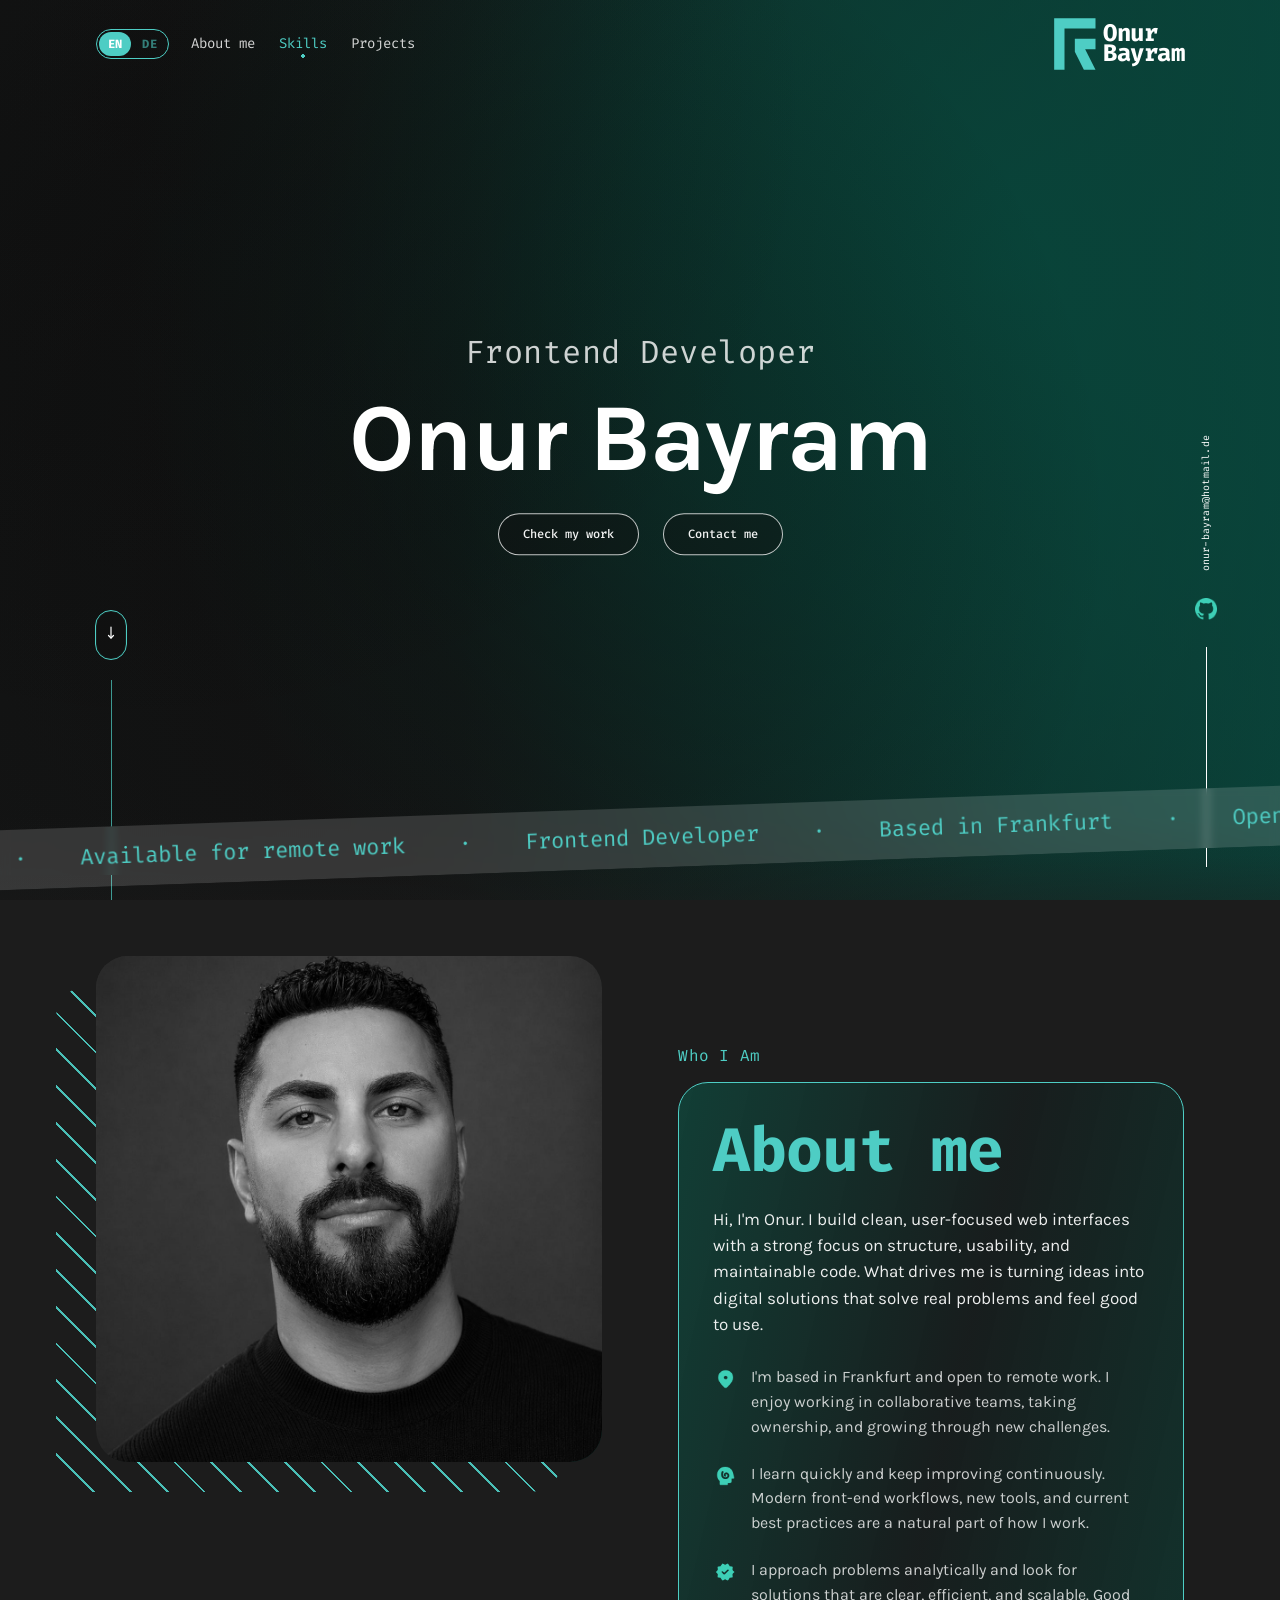
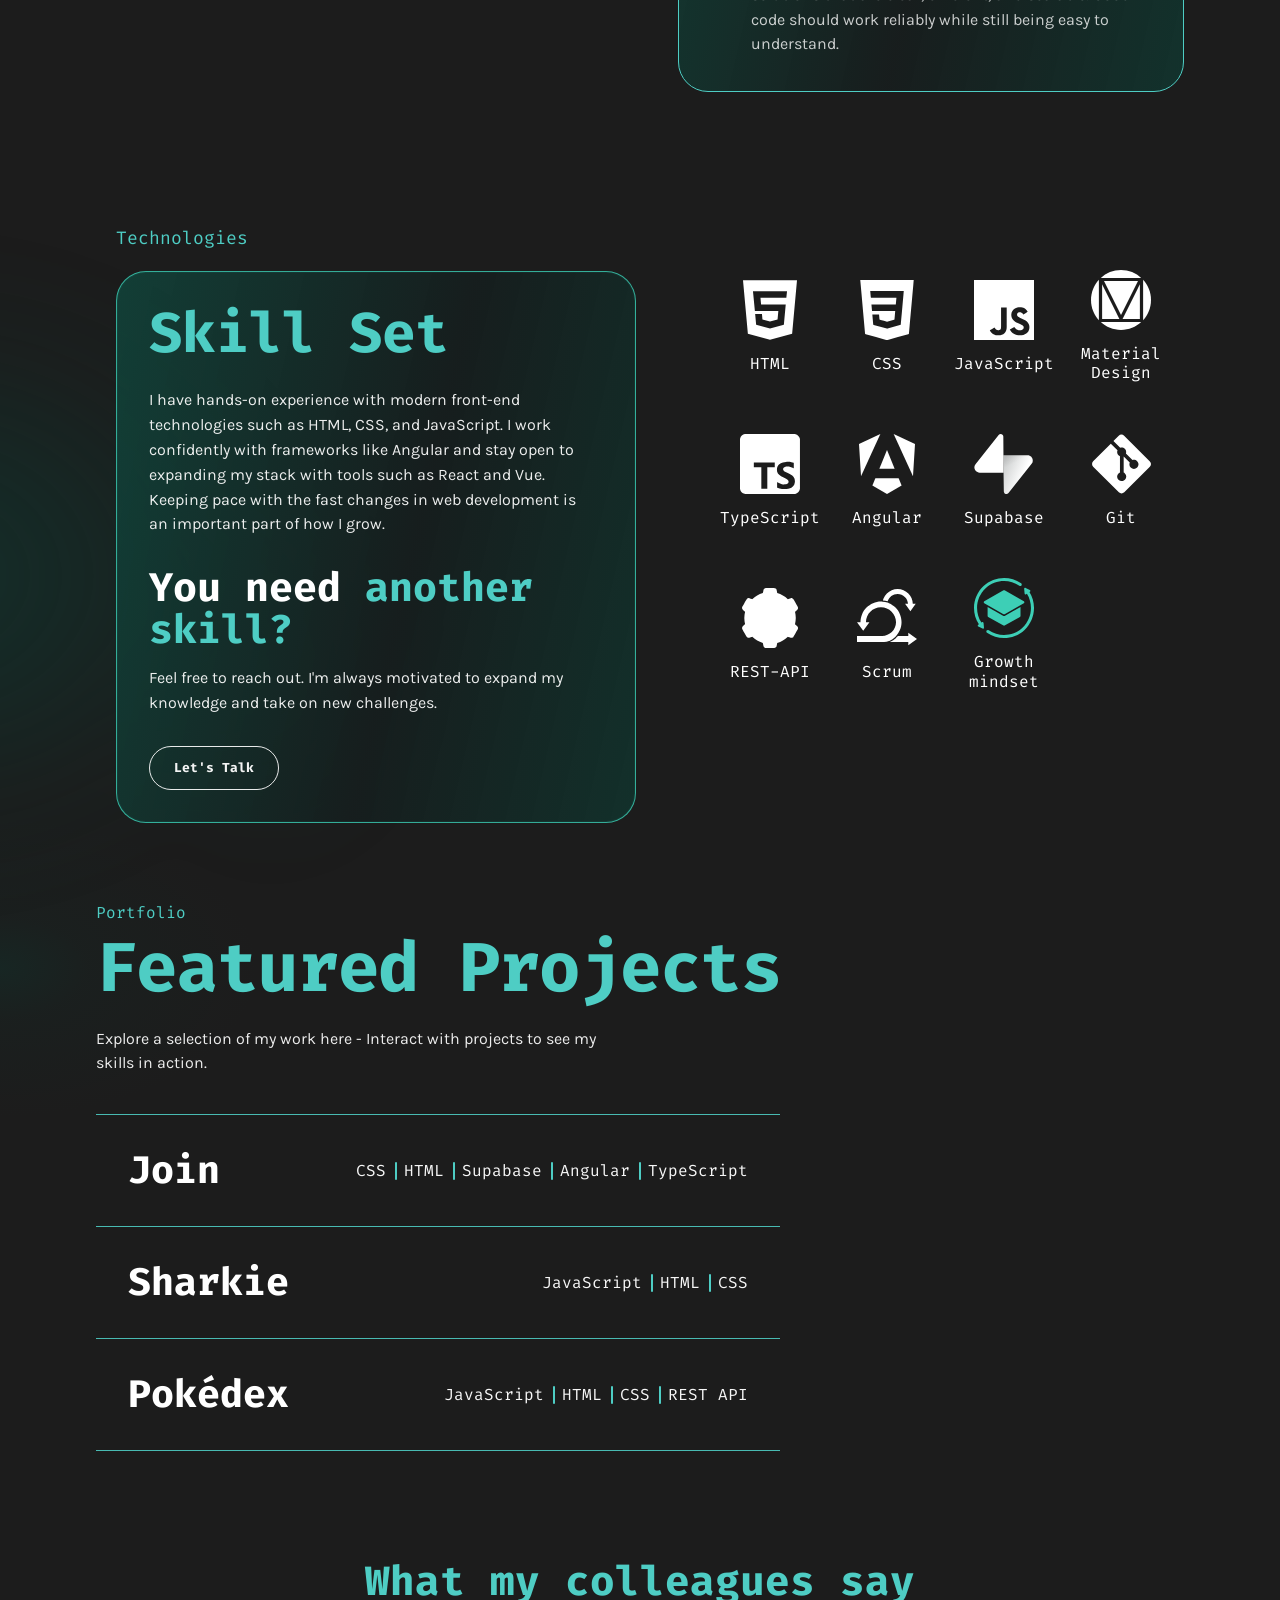
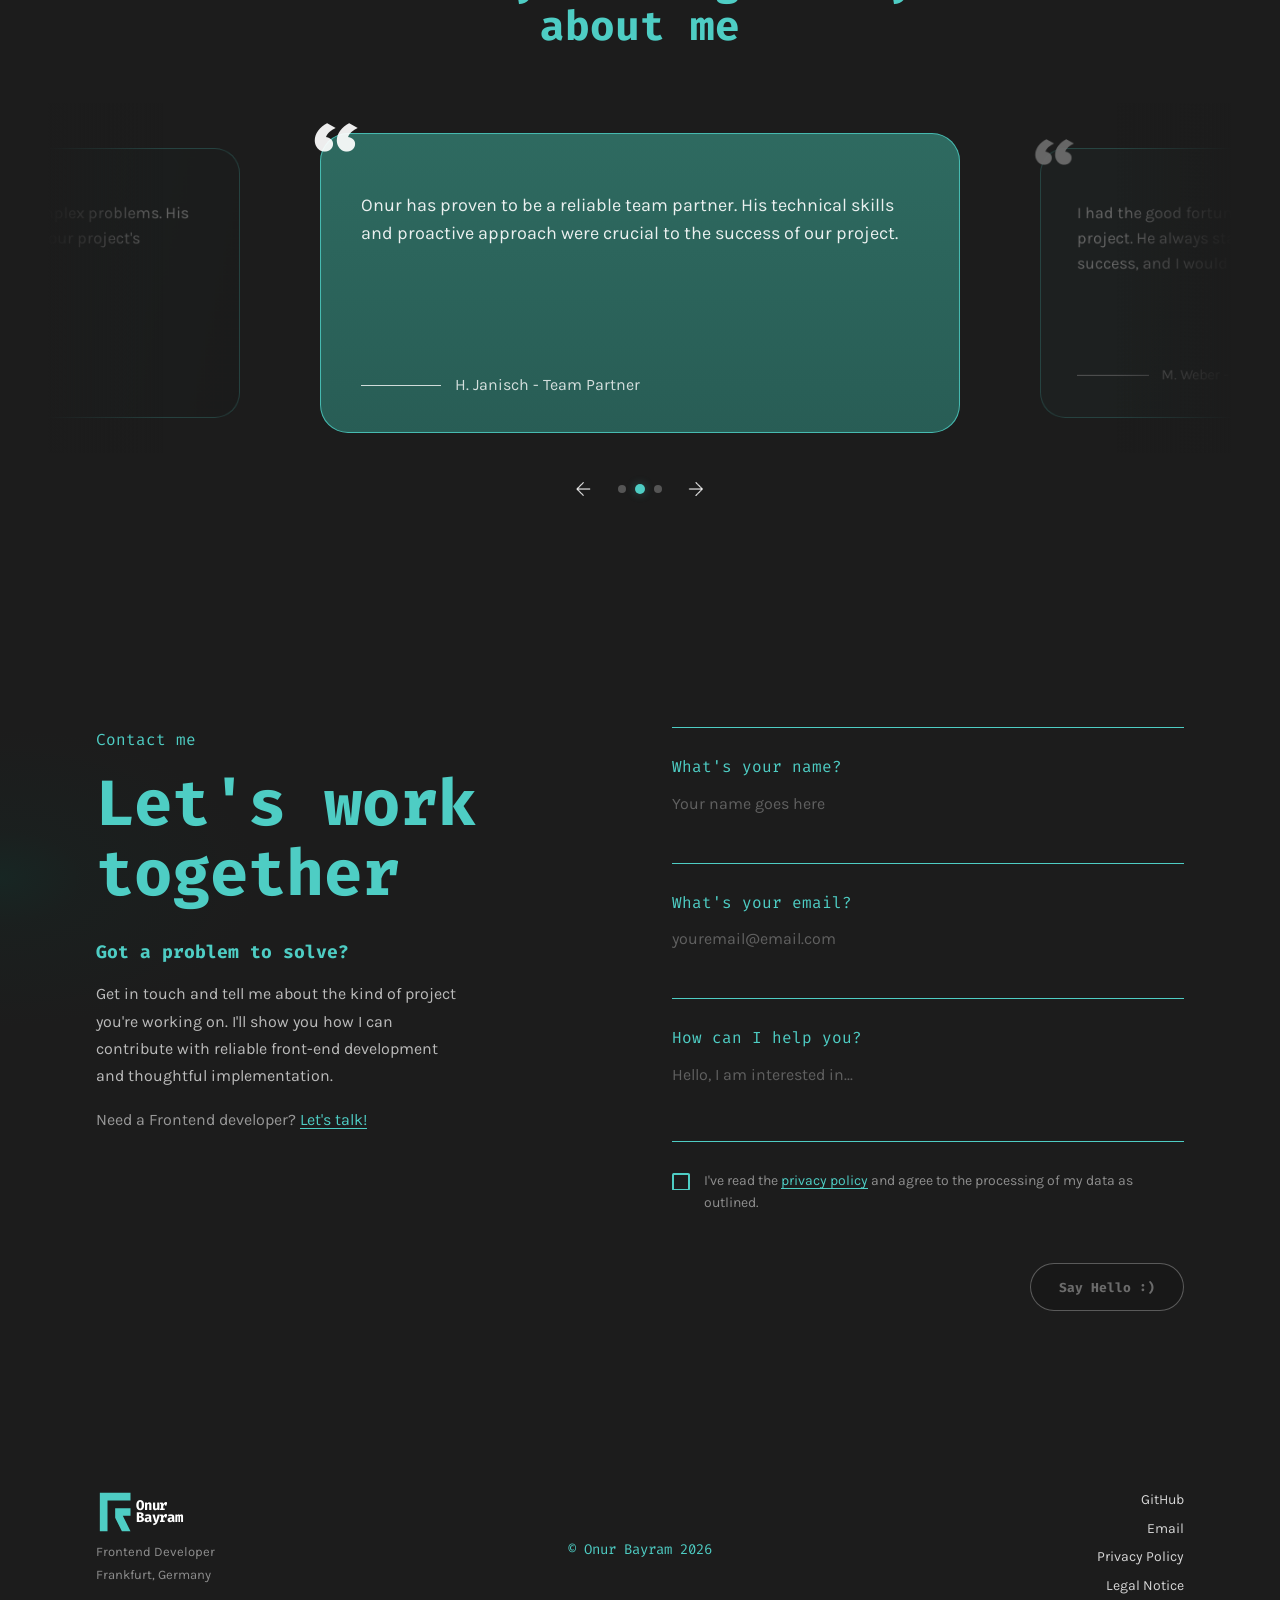
==== commit 88d7ac37: "Refine review feedback and layout constraints" ====
--- a/index.html
+++ b/index.html
@@ -107,10 +107,6 @@
             <img class="icon-default" src="assets/ui/github_weiss.png" alt="" aria-hidden="true" />
             <img class="icon-active" src="assets/ui/github_tuerkis.png" alt="" aria-hidden="true" />
           </a>
-          <a href="https://www.linkedin.com/" target="_blank" rel="noopener noreferrer" class="hero-social-linkedin" aria-label="LinkedIn">
-            <img class="icon-default" src="assets/ui/linkedin_weiss.png" alt="" aria-hidden="true" />
-            <img class="icon-active" src="assets/ui/linkedin_tuerkis.png" alt="" aria-hidden="true" />
-          </a>
         </div>
         <span class="hero-right-line" aria-hidden="true"></span>
       </aside>
@@ -201,7 +197,7 @@
             <h3 data-de="Du brauchst <span>noch eine F&auml;higkeit?</span>" data-en="You need <span>another skill?</span>">You need <span>another skill?</span></h3>
             <p data-de="Kontaktiere mich gerne. Ich freue mich darauf, mein Wissen zu erweitern." data-en="Feel free to reach out. I'm always motivated to expand my knowledge and take on new challenges.">Feel free to reach out. I'm always motivated to expand my knowledge and take on new challenges.</p>
 
-            <a href="mailto:onur-bayram@hotmail.de?subject=Portfolio%20Anfrage" class="btn btn-secondary btn-loop-cta skills-loop-btn">
+            <a href="#contactForm" class="btn btn-secondary btn-loop-cta skills-loop-btn js-contact-focus">
               <span class="btn-loop-measure" data-de="Lass uns reden" data-en="Let's Talk">Let's Talk</span>
               <span class="btn-loop-window" aria-hidden="true">
                 <span class="btn-loop-track" aria-hidden="true"></span>
@@ -359,7 +355,7 @@
             <h2 class="contact-heading" data-de="Lass uns zusammen&shy;arbeiten" data-en="Let's work together">Let's work together</h2>
             <p class="contact-sub" data-de="Ein Problem zu l&ouml;sen?" data-en="Got a problem to solve?">Got a problem to solve?</p>
             <p class="contact-body" data-de="Kontaktiere mich und beschreibe, an welcher Art von Projekt du arbeitest. Ich zeige dir, wie ich mit meinen F&auml;higkeiten deinen Projekten einen Mehrwert bieten kann." data-en="Get in touch and tell me about the kind of project you're working on. I'll show you how I can contribute with reliable front-end development and thoughtful implementation.">Get in touch and tell me about the kind of project you're working on. I'll show you how I can contribute with reliable front-end development and thoughtful implementation.</p>
-            <p class="contact-cta" data-de="Frontend Developer gesucht? <a href='mailto:onur-bayram@hotmail.de?subject=Portfolio%20Anfrage' class='contact-link'>Lass uns reden!</a>" data-en="Need a Frontend developer? <a href='mailto:onur-bayram@hotmail.de?subject=Portfolio%20Anfrage' class='contact-link'>Let's talk!</a>">Need a Frontend developer? <a href="mailto:onur-bayram@hotmail.de?subject=Portfolio%20Anfrage" class="contact-link">Let's talk!</a></p>
+            <p class="contact-cta" data-de="Frontend Developer gesucht? <a href='#contactForm' class='contact-link js-contact-focus'>Lass uns reden!</a>" data-en="Need a Frontend developer? <a href='#contactForm' class='contact-link js-contact-focus'>Let's talk!</a>">Need a Frontend developer? <a href="#contactForm" class="contact-link js-contact-focus">Let's talk!</a></p>
           </div>
 
           <form
@@ -434,7 +430,6 @@
           <p class="footer-copy" data-de="&copy; Onur Bayram 2026" data-en="&copy; Onur Bayram 2026">&#169; Onur Bayram 2026</p>
           <nav class="footer-nav" aria-label="Footer navigation" data-aria-de="Footer-Navigation" data-aria-en="Footer navigation">
             <a href="https://github.com/Onur-Bayram" target="_blank" rel="noopener noreferrer" data-de="GitHub" data-en="GitHub">GitHub</a>
-            <a href="https://www.linkedin.com/" target="_blank" rel="noopener noreferrer" data-de="LinkedIn" data-en="LinkedIn">LinkedIn</a>
             <a href="mailto:onur-bayram@hotmail.de" data-de="E-Mail" data-en="Email">Email</a>
             <a href="privacy-policy.html" data-de="Datenschutz" data-en="Privacy Policy">Privacy Policy</a>
             <a href="legal-notice.html" data-de="Impressum" data-en="Legal Notice">Legal Notice</a>
--- a/css/variables.css
+++ b/css/variables.css
@@ -22,4 +22,5 @@
   /* Global layout measurements reused by multiple sections. */
   --header-height: 98px;
   --padding-x: 96px;
+  --content-width: 1248px;
 }
--- a/css/base.css
+++ b/css/base.css
@@ -10,7 +10,6 @@
 /* Page */
 html {
   scroll-behavior: smooth;
-  overflow-x: clip;
   width: 100%;
 }
 
@@ -21,7 +20,6 @@
   font-family: var(--font-sans);
   line-height: 1.6;
   width: 100%;
-  overflow-x: hidden;
 }
 
 /* Main sections */
@@ -29,6 +27,7 @@
   position: relative;
   padding-top: 56px;
   isolation: isolate;
+  overflow-x: clip;
   background:
     radial-gradient(260px 150px at 0% 42%, rgba(var(--color-dark-teal-rgb), 0.24) 0%, rgba(var(--color-dark-teal-rgb), 0.08) 34%, rgba(var(--color-overlay-dark-rgb), 0) 100%),
     radial-gradient(260px 150px at 0% 80%, rgba(var(--color-dark-teal-rgb), 0.24) 0%, rgba(var(--color-dark-teal-rgb), 0.08) 32%, rgba(var(--color-overlay-dark-rgb), 0) 100%),
--- a/css/header.css
+++ b/css/header.css
@@ -16,9 +16,9 @@
   align-items: center;
   justify-content: space-between;
   height: 88px;
-  width: 100%;
-  padding: 0 var(--padding-x);
-  max-width: none;
+  width: min(var(--content-width), calc(100% - (var(--padding-x) * 2)));
+  padding: 0;
+  max-width: var(--content-width);
   margin: 0 auto;
 }
 
--- a/css/hero.css
+++ b/css/hero.css
@@ -1,5 +1,7 @@
 /* Hero */
 #hero {
+  --hero-content-width: min(var(--content-width), calc(100% - (var(--padding-x) * 2)));
+  --hero-side-gap: min(var(--padding-x), calc((100% - var(--hero-content-width)) / 2));
   height: 100vh;
   background:
     radial-gradient(circle at 12% 12%, rgba(6, 6, 6, 0.28) 0%, rgba(6, 6, 6, 0.14) 26%, rgba(6, 6, 6, 0) 48%),
@@ -365,7 +367,7 @@
   .hero-left-lateral {
     position: absolute;
     top: 90%;
-    left: 58px;
+    left: var(--hero-side-gap);
     transform: translateY(-50%);
     width: 30px;
     height: 400px;
--- a/css/hero-marquee.css
+++ b/css/hero-marquee.css
@@ -28,7 +28,7 @@
   font-size: clamp(18px, 1.8vw, 22px);
   line-height: 1;
   color: var(--color-accent);
-  animation: marquee-scroll 58s linear infinite;
+  animation: marquee-scroll 24s linear infinite;
 }
 
 .hero-marquee-group {
--- a/css/contact.css
+++ b/css/contact.css
@@ -50,7 +50,7 @@
 
 .contact-cta {
   font-family: var(--font-sans);
-  font-size: 15px;
+  font-size: 16px;
   color: rgba(255, 255, 255, 0.55);
 }
 
@@ -127,7 +127,7 @@
   border: none;
   outline: none;
   font-family: var(--font-sans);
-  font-size: 15px;
+  font-size: 16px;
   color: var(--color-white);
   padding: 2px 0 0;
   resize: none;
@@ -159,17 +159,21 @@
 
 .form-field input:-webkit-autofill,
 .form-field input:-webkit-autofill:hover,
-.form-field input:-webkit-autofill:focus {
+.form-field input:-webkit-autofill:focus,
+.form-field textarea:-webkit-autofill,
+.form-field textarea:-webkit-autofill:hover,
+.form-field textarea:-webkit-autofill:focus {
   -webkit-text-fill-color: var(--color-white);
-  -webkit-box-shadow: 0 0 0 1000px #111111 inset;
+  caret-color: var(--color-white);
+  -webkit-box-shadow: 0 0 0 1000px #1c1c1c inset;
   transition: background-color 5000s ease-in-out 0s;
 }
 
 .form-error {
   font-family: var(--font-sans);
-  font-size: 13px;
-  color: #ff6b6b;
-  min-height: 16px;
+  font-size: 14px;
+  color: #ff8a8a;
+  min-height: 18px;
   margin-top: 4px;
   display: block;
 }
@@ -332,7 +336,7 @@
 }
 
 .form-status {
-  min-height: 20px;
+  min-height: 22px;
   font-family: var(--font-sans);
   font-size: 14px;
   line-height: 1.45;
@@ -341,7 +345,8 @@
 }
 
 .form-status[hidden] {
-  display: none;
+  display: block;
+  visibility: hidden;
 }
 
 .form-status.is-success {
--- a/css/footer.css
+++ b/css/footer.css
@@ -9,7 +9,9 @@
   display: grid;
   grid-template-columns: 1fr 1fr 1fr;
   align-items: start;
+  max-width: var(--content-width);
   min-height: 118px;
+  margin: 0 auto;
   padding-top: 12px;
   padding-bottom: 60px;
   gap: 24px;
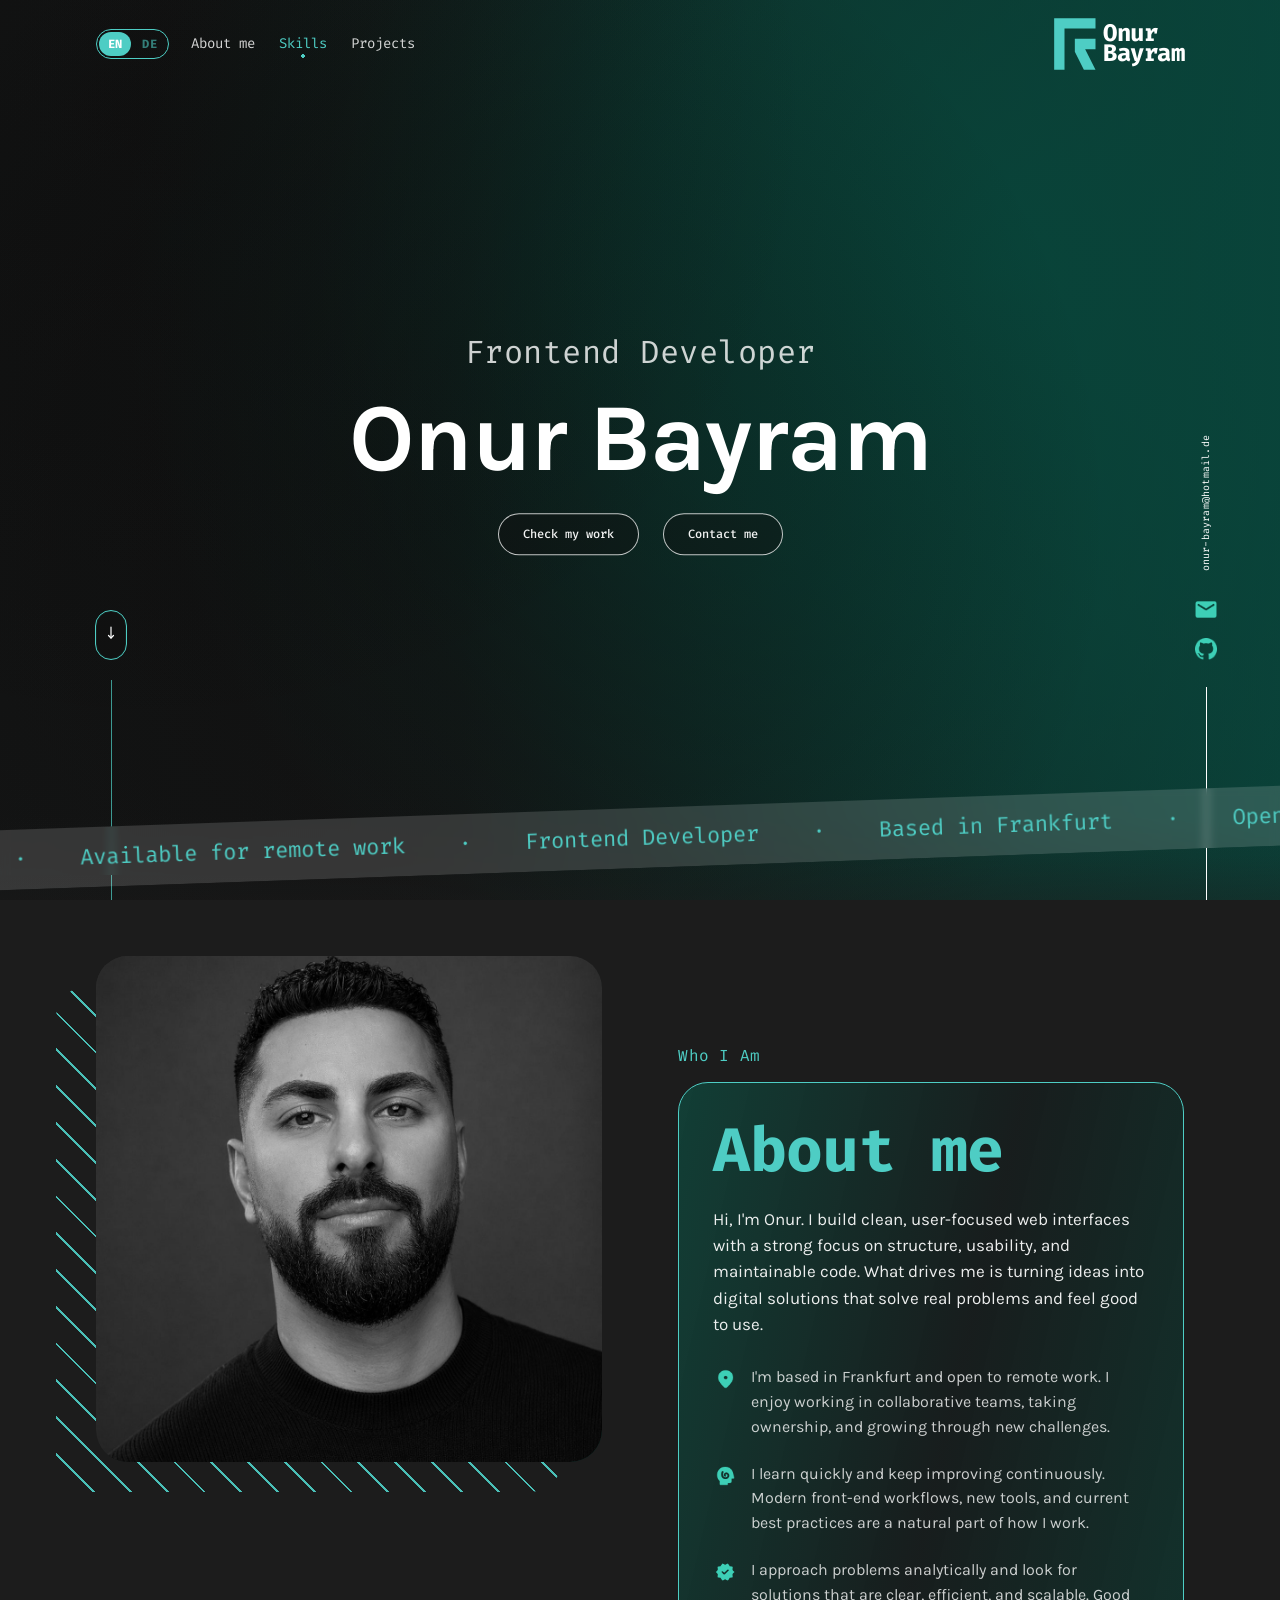
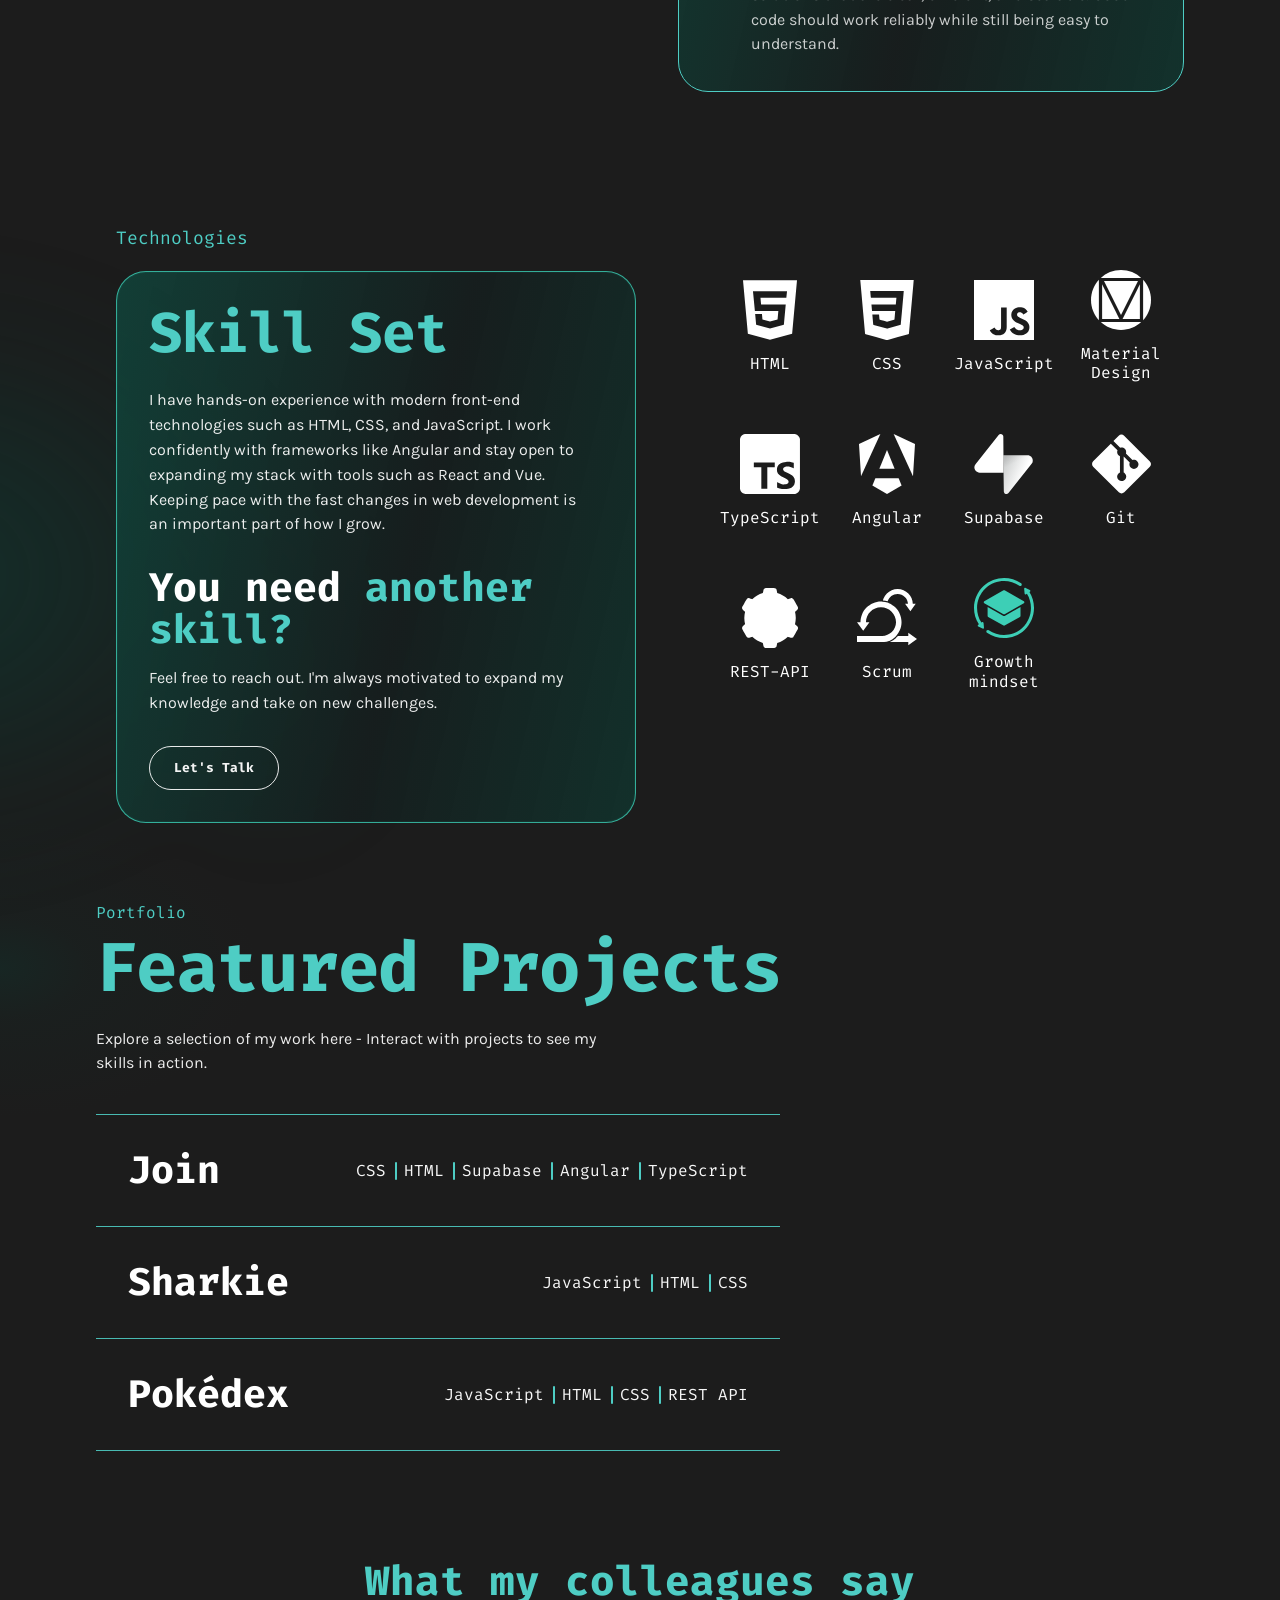
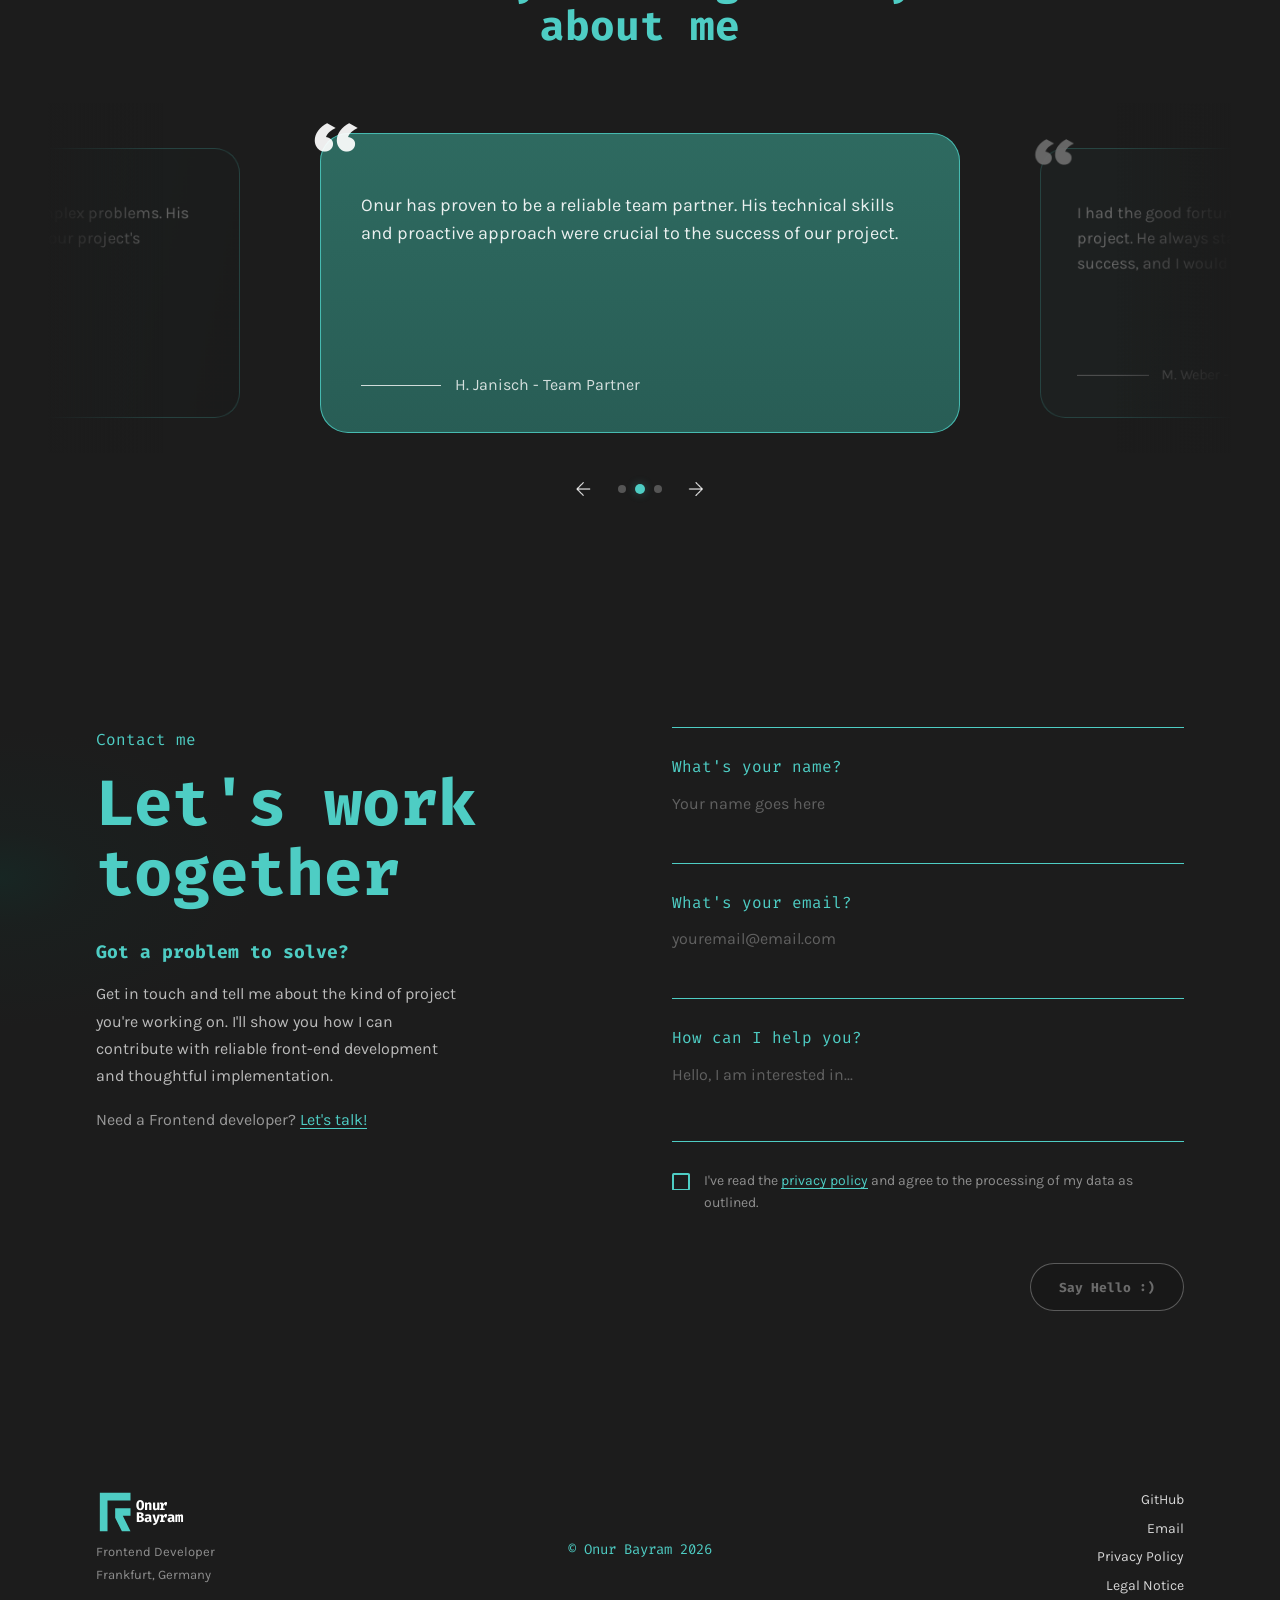
==== commit ea2b56ec: "Extend hero marquee content" ====
--- a/index.html
+++ b/index.html
@@ -122,6 +122,12 @@
             <span data-de="Standort: Frankfurt" data-en="Based in Frankfurt">Based in Frankfurt</span>
             <span class="marquee-dot">&bull;</span>
             <span data-de="Offen f&uuml;r neue Chancen" data-en="Open to work">Open to work</span>
+            <span class="marquee-dot">&bull;</span>
+            <span data-de="Sauberer Code" data-en="Clean code">Clean code</span>
+            <span class="marquee-dot">&bull;</span>
+            <span data-de="Responsive Websites" data-en="Responsive websites">Responsive websites</span>
+            <span class="marquee-dot">&bull;</span>
+            <span data-de="Nutzerfreundliche Interfaces" data-en="User-focused interfaces">User-focused interfaces</span>
           </div>
           <div class="hero-marquee-group">
             <span class="marquee-dot">&bull;</span>
@@ -132,6 +138,12 @@
             <span data-de="Standort: Frankfurt" data-en="Based in Frankfurt">Based in Frankfurt</span>
             <span class="marquee-dot">&bull;</span>
             <span data-de="Offen f&uuml;r neue Chancen" data-en="Open to work">Open to work</span>
+            <span class="marquee-dot">&bull;</span>
+            <span data-de="Sauberer Code" data-en="Clean code">Clean code</span>
+            <span class="marquee-dot">&bull;</span>
+            <span data-de="Responsive Websites" data-en="Responsive websites">Responsive websites</span>
+            <span class="marquee-dot">&bull;</span>
+            <span data-de="Nutzerfreundliche Interfaces" data-en="User-focused interfaces">User-focused interfaces</span>
           </div>
         </div>
       </div>
--- a/css/hero.css
+++ b/css/hero.css
@@ -411,9 +411,5 @@
     min-height: 220px;
     background: #ffffff;
   }
-
-  .hero-right-lateral .hero-socials .hero-social-email {
-    display: none !important;
-  }
-}
-
+}
+
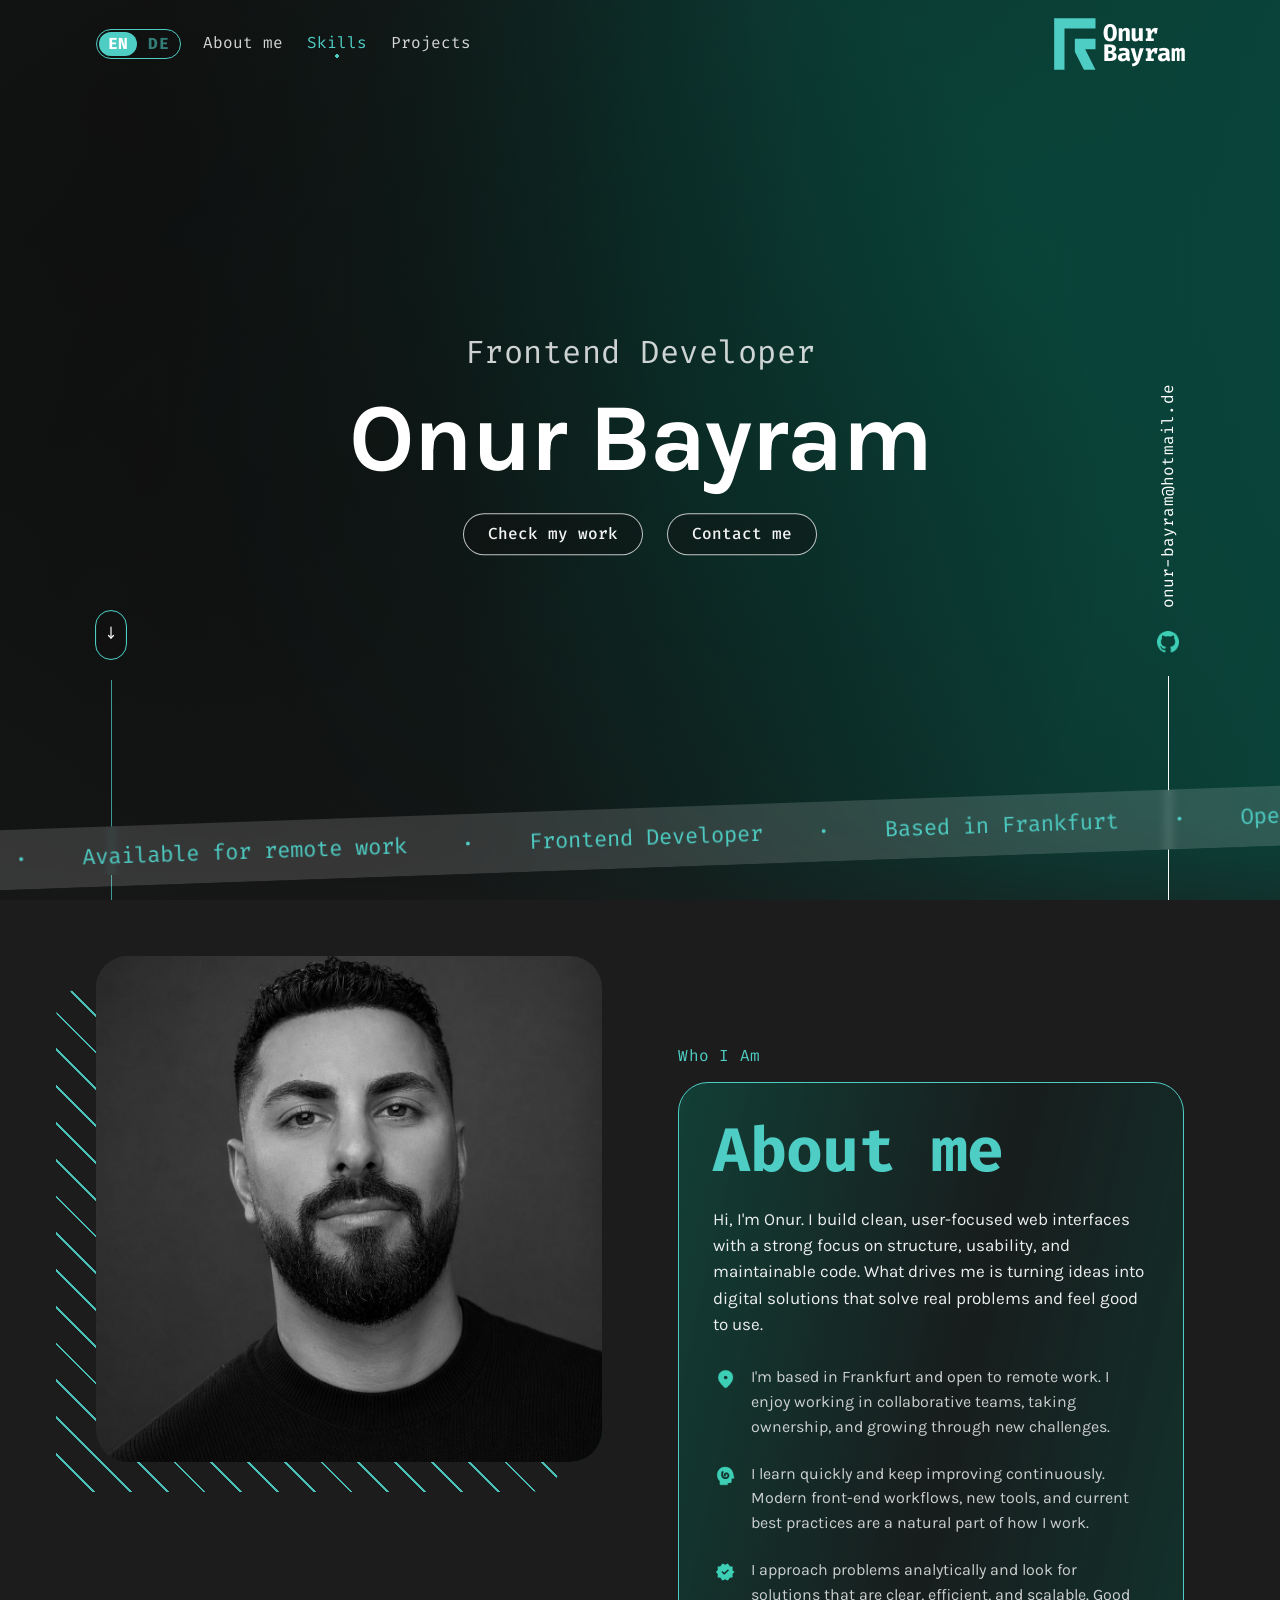
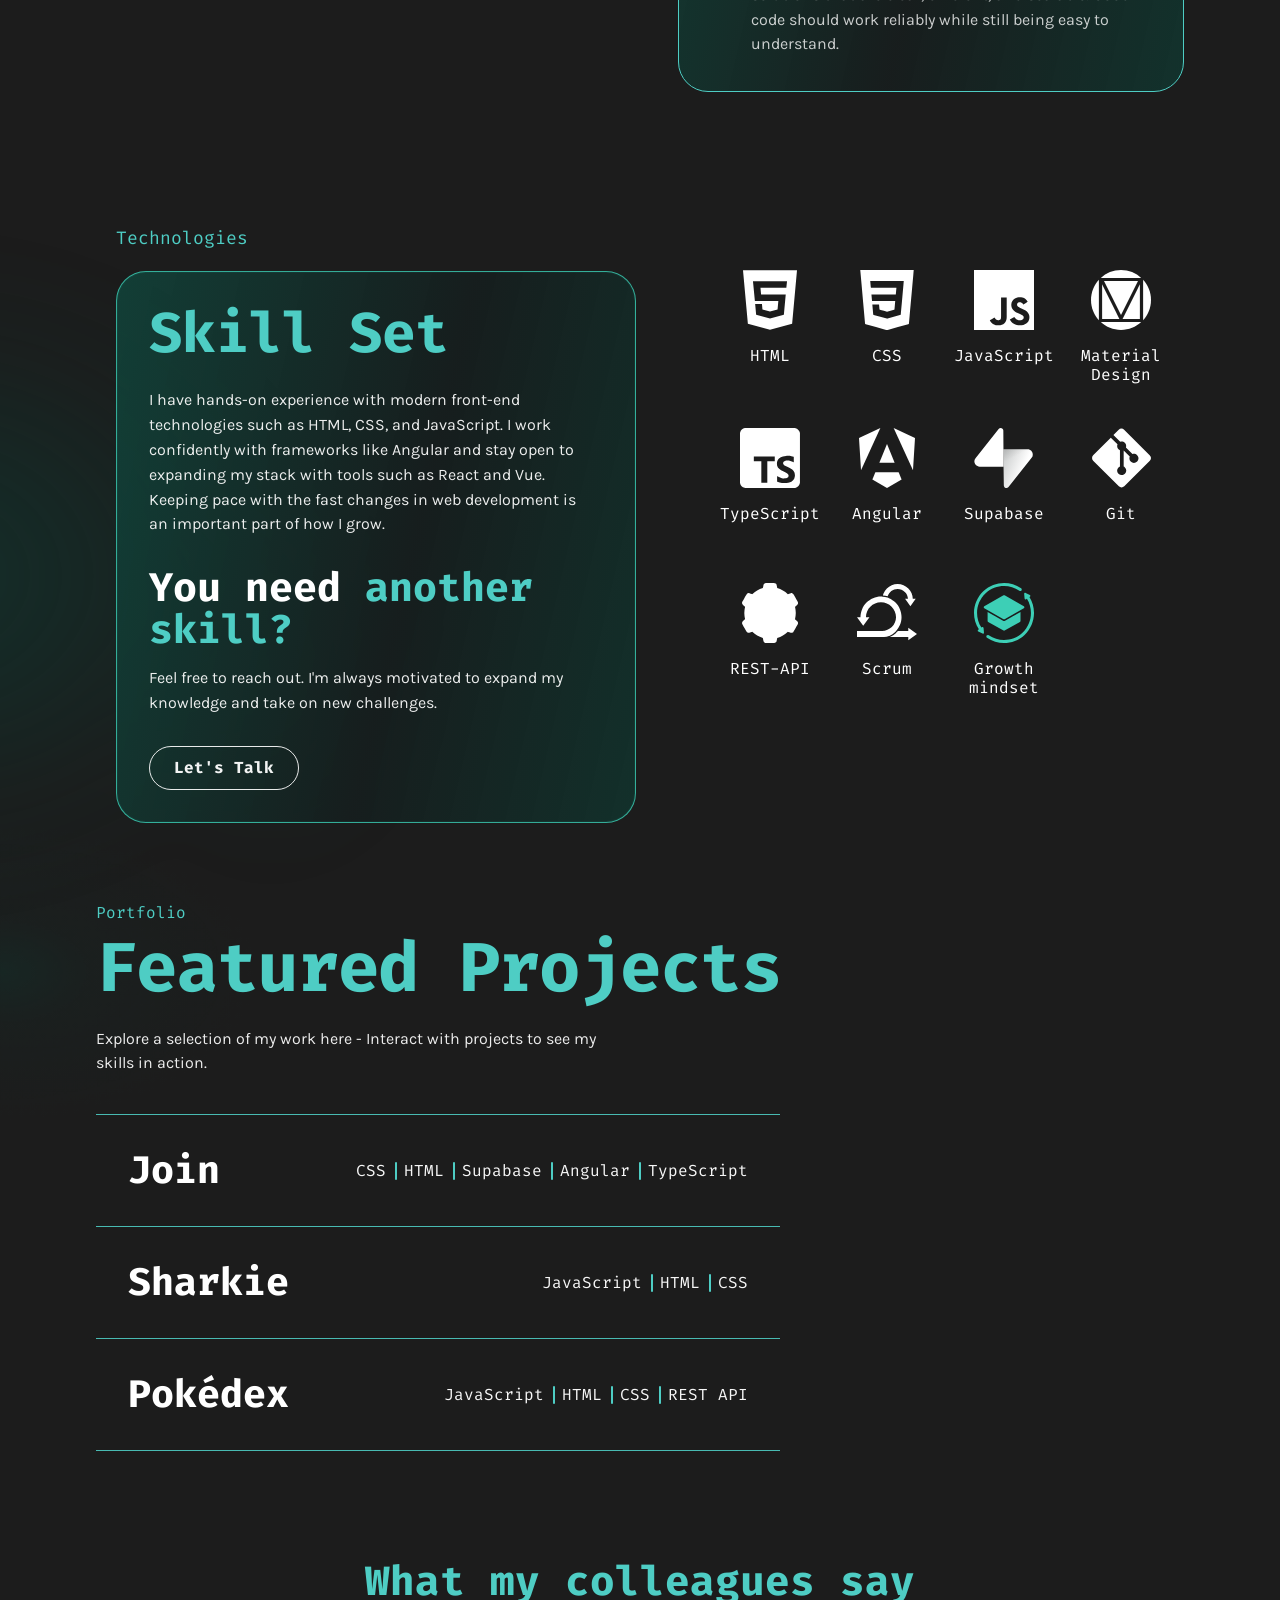
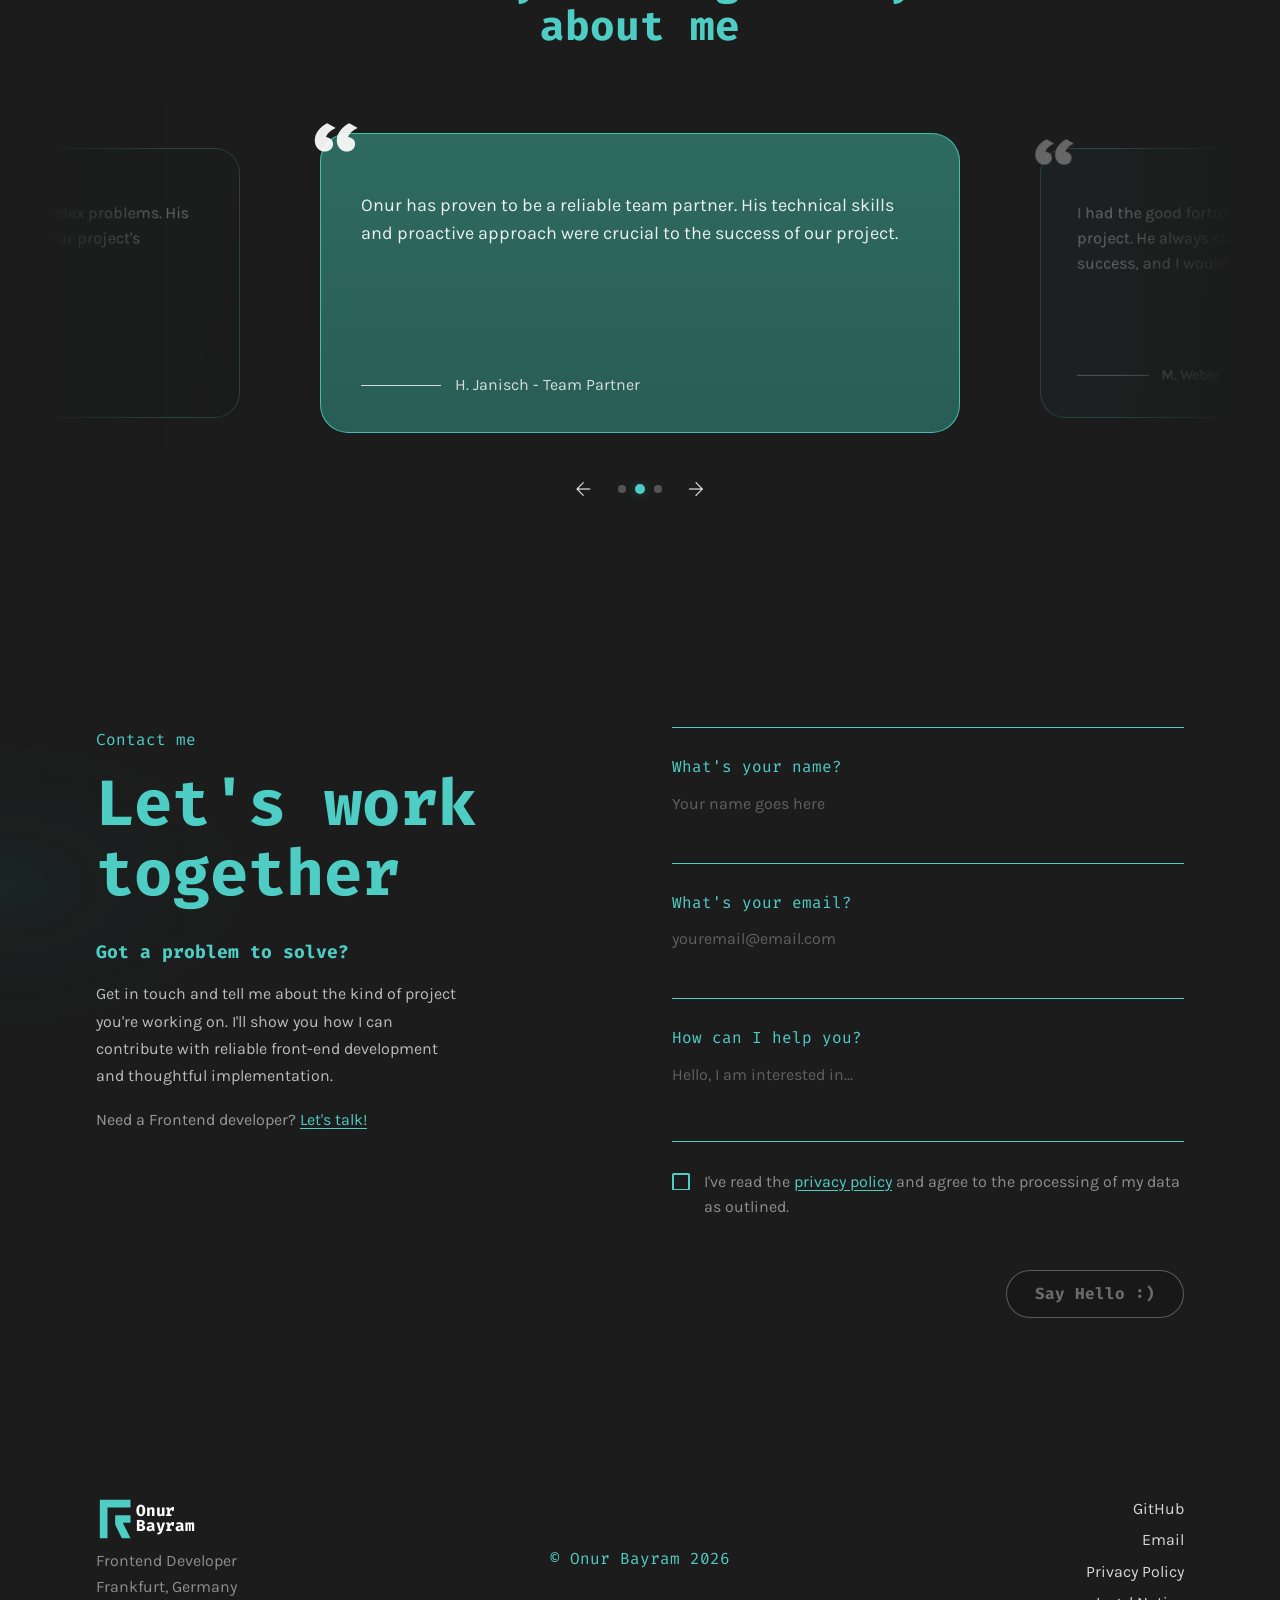
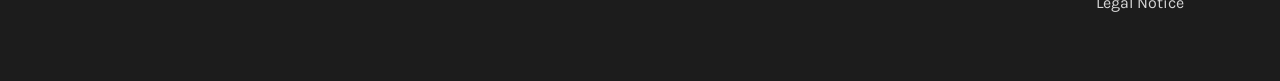
==== commit 812cccbd: "Make hero marquee seamless and extend right rail" ====
--- a/index.html
+++ b/index.html
@@ -459,6 +459,7 @@
     <script src="js/projects.js"></script>
     <script src="js/testimonials-data.js"></script>
     <script src="js/testimonials.js"></script>
+    <script src="js/hero-marquee.js"></script>
     <script src="js/button-loop.js"></script>
     <script src="js/contact.js"></script>
   </body>
--- a/css/base.css
+++ b/css/base.css
@@ -79,7 +79,7 @@
   border: 1px solid transparent;
   border-radius: 999px;
   font-family: var(--font-mono);
-  font-size: 13px;
+  font-size: 16px;
   font-weight: 700;
   line-height: 1;
   color: var(--color-white);
--- a/css/header.css
+++ b/css/header.css
@@ -57,7 +57,7 @@
   align-items: center;
   justify-content: center;
   font-family: var(--font-mono);
-  font-size: 12px;
+  font-size: 16px;
   font-weight: 700;
   letter-spacing: 0.2px;
   line-height: 1;
@@ -104,7 +104,7 @@
   align-items: center;
   padding-bottom: 8px;
   font-family: var(--font-mono);
-  font-size: 14px;
+  font-size: 16px;
   font-weight: 400;
   line-height: 1;
   color: rgba(255, 255, 255, 0.82);
--- a/css/hero.css
+++ b/css/hero.css
@@ -1,7 +1,7 @@
 /* Hero */
 #hero {
   --hero-content-width: min(var(--content-width), calc(100% - (var(--padding-x) * 2)));
-  --hero-side-gap: min(var(--padding-x), calc((100% - var(--hero-content-width)) / 2));
+  --hero-side-gap: calc((100% - var(--hero-content-width)) / 2);
   height: 100vh;
   background:
     radial-gradient(circle at 12% 12%, rgba(6, 6, 6, 0.28) 0%, rgba(6, 6, 6, 0.14) 26%, rgba(6, 6, 6, 0) 48%),
@@ -72,7 +72,7 @@
 /* Copy */
 .hero-subtitle {
   font-family: var(--font-mono);
-  font-size: clamp(15px, 1.6vw, 18px);
+  font-size: clamp(16px, 1.6vw, 18px);
   color: rgba(255, 255, 255, 0.8);
   letter-spacing: 1px;
 }
@@ -97,7 +97,7 @@
 .hero-buttons .btn {
   min-height: 42px;
   padding: 8px 24px;
-  font-size: 12px;
+  font-size: 16px;
   font-weight: 500;
   color: rgba(255, 255, 255, 0.95);
   border-color: rgba(255, 255, 255, 0.75);
@@ -136,7 +136,7 @@
 .hero-left-lateral {
   position: absolute;
   top: 60%;
-  left: 96px;
+  left: var(--hero-side-gap);
   transform: translateY(-50%);
   width: 30px;
   height: 420px;
@@ -203,7 +203,7 @@
 .hero-right-lateral {
   position: absolute;
   top: 50%;
-  right: 96px;
+  right: var(--hero-side-gap);
   transform: translateY(-18%);
   width: 32px;
   height: 580px;
@@ -219,7 +219,7 @@
   writing-mode: vertical-rl;
   transform: rotate(180deg);
   font-family: var(--font-mono);
-  font-size: 10px;
+  font-size: 16px;
   line-height: 1;
   letter-spacing: 0.2px;
   color: #ffffff;
@@ -361,7 +361,7 @@
   .hero-buttons .btn {
     min-height: 42px;
     padding: 8px 24px;
-    font-size: 12px;
+    font-size: 16px;
   }
 
   .hero-left-lateral {
@@ -381,7 +381,7 @@
   .hero-right-lateral {
     position: absolute;
     top: 65%;
-    right: 58px;
+    right: var(--hero-side-gap);
     transform: translateY(-50%);
     width: 32px;
     height: 300px;
@@ -413,3 +413,19 @@
   }
 }
 
+@media (min-width: 1201px) {
+  .hero-right-lateral {
+    top: 66%;
+    height: 420px;
+    gap: 20px;
+  }
+
+  .hero-right-lateral .hero-social-email {
+    display: none;
+  }
+
+  .hero-right-line {
+    min-height: 240px;
+  }
+}
+
--- a/css/hero-marquee.css
+++ b/css/hero-marquee.css
@@ -19,6 +19,7 @@
 }
 
 .hero-marquee-track {
+  --marquee-distance: 0px;
   display: flex;
   align-items: center;
   height: 100%;
@@ -28,6 +29,10 @@
   font-size: clamp(18px, 1.8vw, 22px);
   line-height: 1;
   color: var(--color-accent);
+  will-change: transform;
+}
+
+.hero-marquee.is-ready .hero-marquee-track {
   animation: marquee-scroll 24s linear infinite;
 }
 
@@ -60,7 +65,7 @@
 
 .marquee-dot {
   flex-shrink: 0;
-  font-size: 14px;
+  font-size: 16px;
 }
 
 @keyframes marquee-scroll {
@@ -69,7 +74,7 @@
   }
 
   to {
-    transform: translateX(calc(-50% - 28px));
+    transform: translateX(calc(var(--marquee-distance) * -1));
   }
 }
 
--- a/css/skills.css
+++ b/css/skills.css
@@ -149,13 +149,15 @@
 
 /* Skill item */
 .skill-item {
+  --skill-label-gap: 12px;
+  --skill-label-offset: 4px;
   display: flex;
   align-items: center;
-  justify-content: center;
+  justify-content: flex-start;
   flex-direction: column;
   width: 100%;
   min-height: 108px;
-  gap: 14px;
+  gap: 0;
   opacity: 0;
   transform: translateY(12px);
   animation: skillReveal 420ms ease-out forwards;
@@ -166,14 +168,19 @@
 .skill-item > img {
   width: 60px;
   height: 60px;
+  flex: 0 0 60px;
   display: block;
   object-fit: contain;
+  object-position: center;
   transition: transform 180ms ease;
 }
 
 .skill-item span {
   display: block;
   width: 100%;
+  min-height: 2.4em;
+  margin-top: var(--skill-label-gap);
+  padding-top: var(--skill-label-offset);
   font-family: var(--font-mono);
   font-size: 16px;
   line-height: 1.2;
@@ -232,7 +239,7 @@
 .mindset-tooltip p {
   margin: 0;
   font-family: var(--font-sans);
-  font-size: 12px;
+  font-size: 16px;
   line-height: 1.2;
   color: var(--color-accent);
   text-align: center;
@@ -259,7 +266,7 @@
 
 .mindset-tech span {
   font-family: var(--font-sans);
-  font-size: 12px;
+  font-size: 16px;
   line-height: 1;
   color: var(--color-accent);
 }
--- a/css/contact.css
+++ b/css/contact.css
@@ -171,7 +171,7 @@
 
 .form-error {
   font-family: var(--font-sans);
-  font-size: 14px;
+  font-size: 16px;
   color: #ff8a8a;
   min-height: 18px;
   margin-top: 4px;
@@ -316,7 +316,7 @@
 
 .privacy-text {
   font-family: var(--font-sans);
-  font-size: 14px;
+  font-size: 16px;
   color: rgba(255, 255, 255, 0.5);
   line-height: 1.55;
 }
@@ -338,7 +338,7 @@
 .form-status {
   min-height: 22px;
   font-family: var(--font-sans);
-  font-size: 14px;
+  font-size: 16px;
   line-height: 1.45;
   text-align: right;
   color: rgba(255, 255, 255, 0.7);
--- a/css/footer.css
+++ b/css/footer.css
@@ -42,7 +42,7 @@
   justify-content: center;
   min-height: var(--nav-logo-size);
   font-family: var(--font-mono);
-  font-size: 14px;
+  font-size: 16px;
   font-weight: 700;
   color: var(--color-white);
   line-height: 0.9;
@@ -73,7 +73,7 @@
 .footer-role,
 .footer-location {
   font-family: var(--font-sans);
-  font-size: 13px;
+  font-size: 16px;
   color: var(--color-muted);
   line-height: 1.4;
 }
@@ -81,7 +81,7 @@
 /* Copyright */
 .footer-copy {
   font-family: var(--font-mono);
-  font-size: 14px;
+  font-size: 16px;
   color: var(--color-accent);
   text-align: center;
   justify-self: center;
@@ -101,7 +101,7 @@
   display: inline-flex;
   align-items: center;
   font-family: var(--font-sans);
-  font-size: 14px;
+  font-size: 16px;
   color: rgba(255, 255, 255, 0.82);
   text-decoration: none;
   transition: color 0.2s ease;
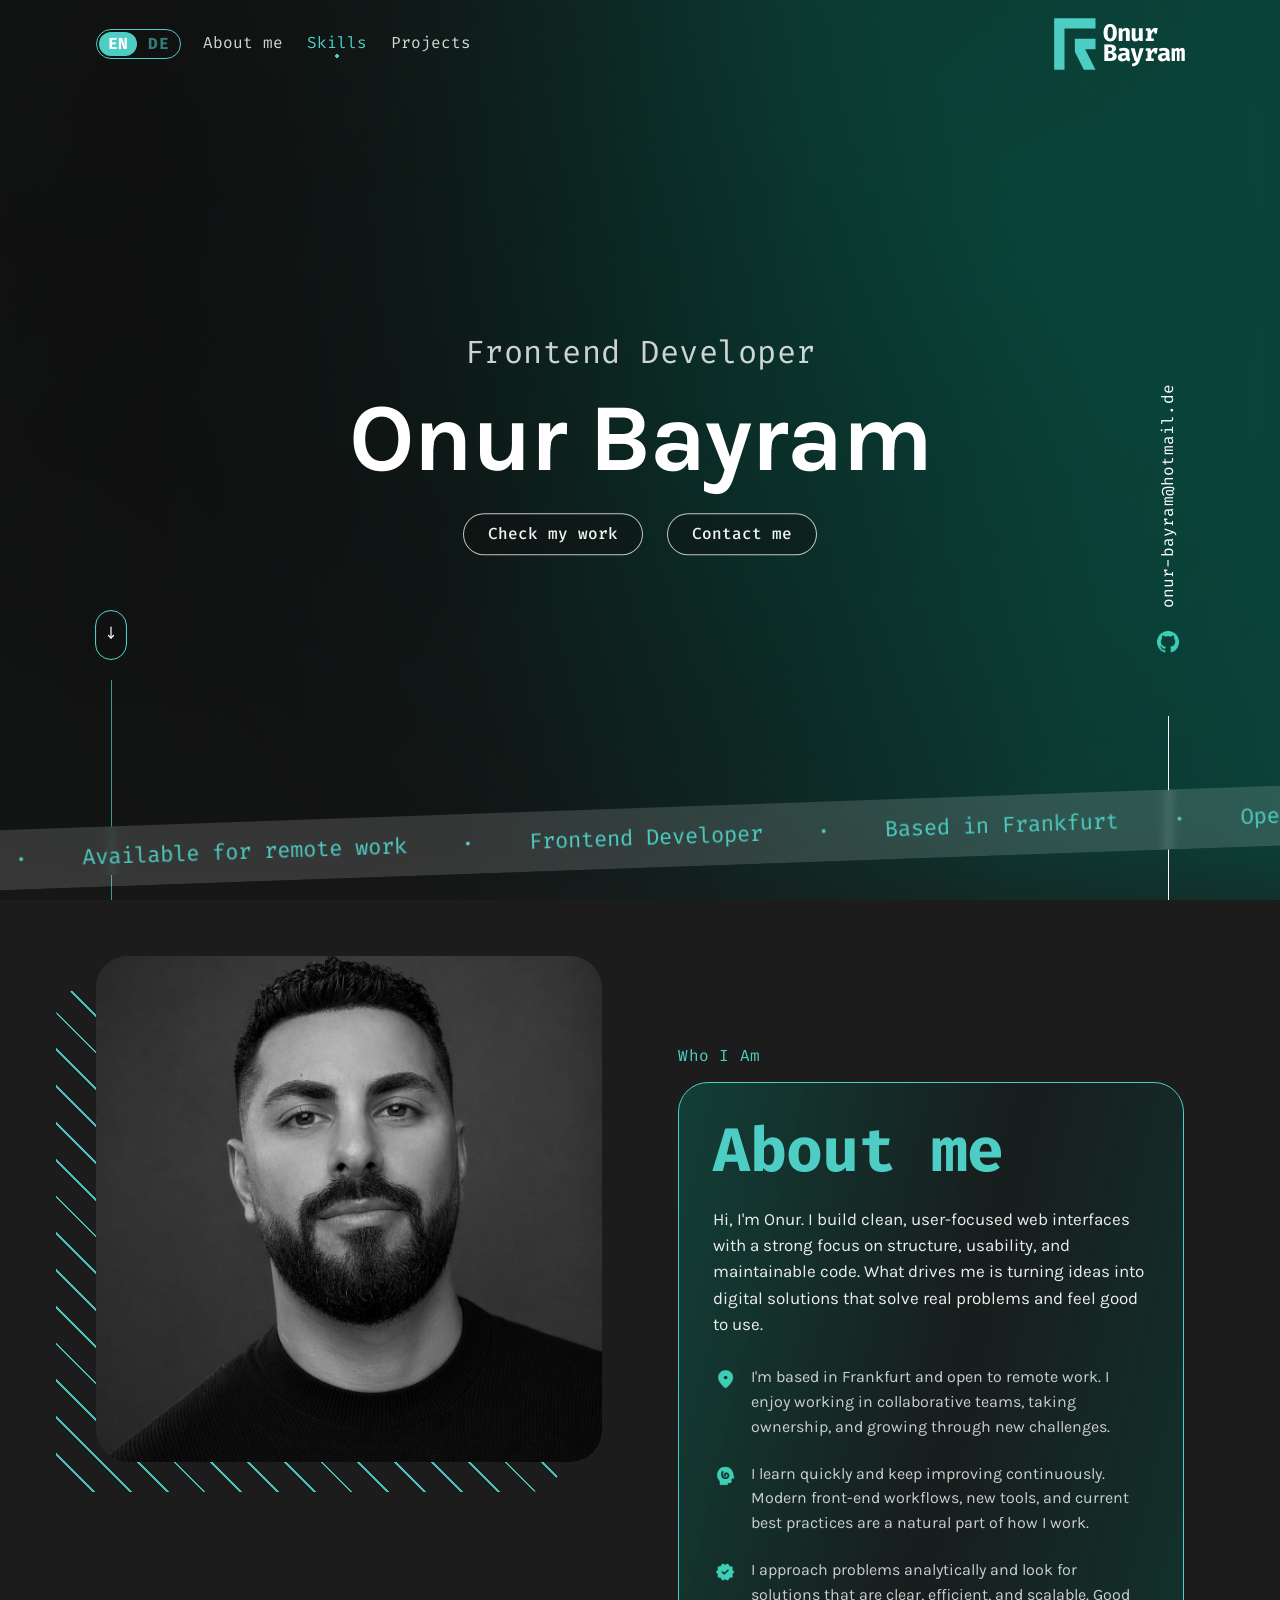
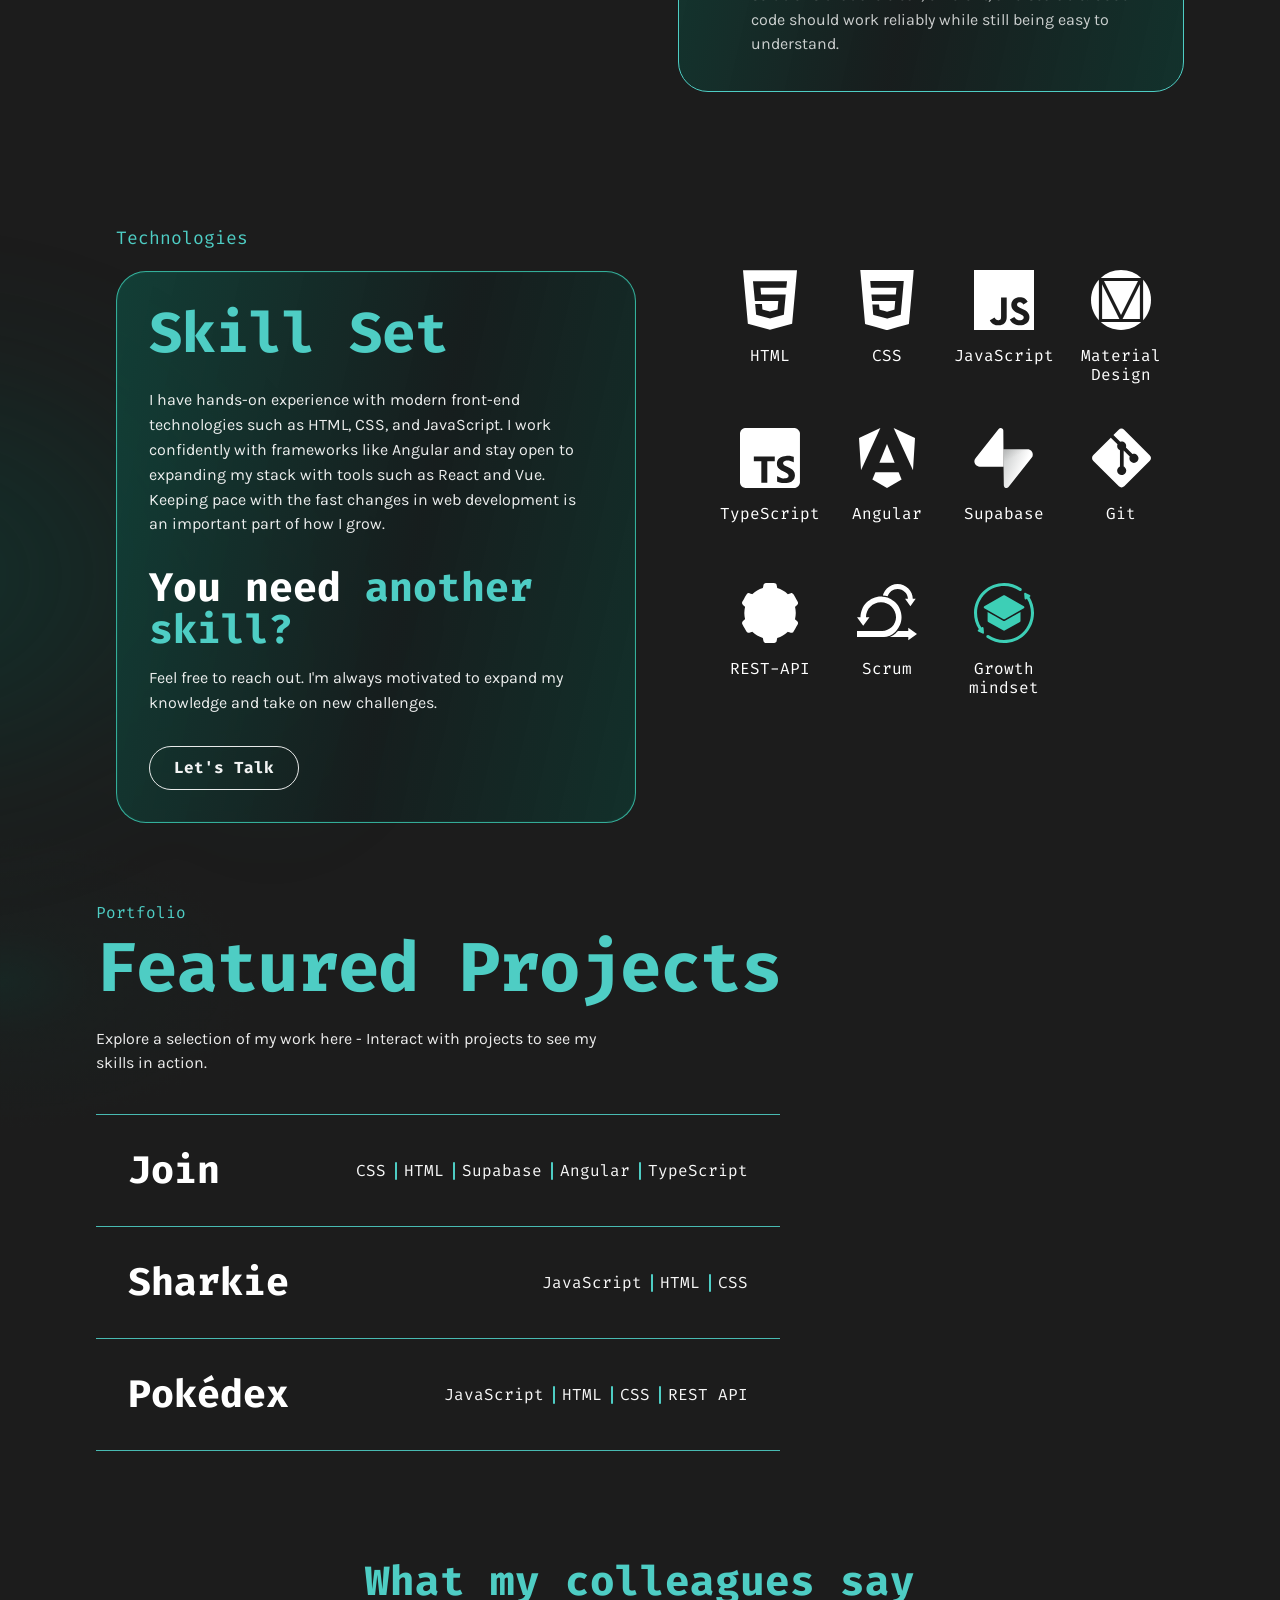
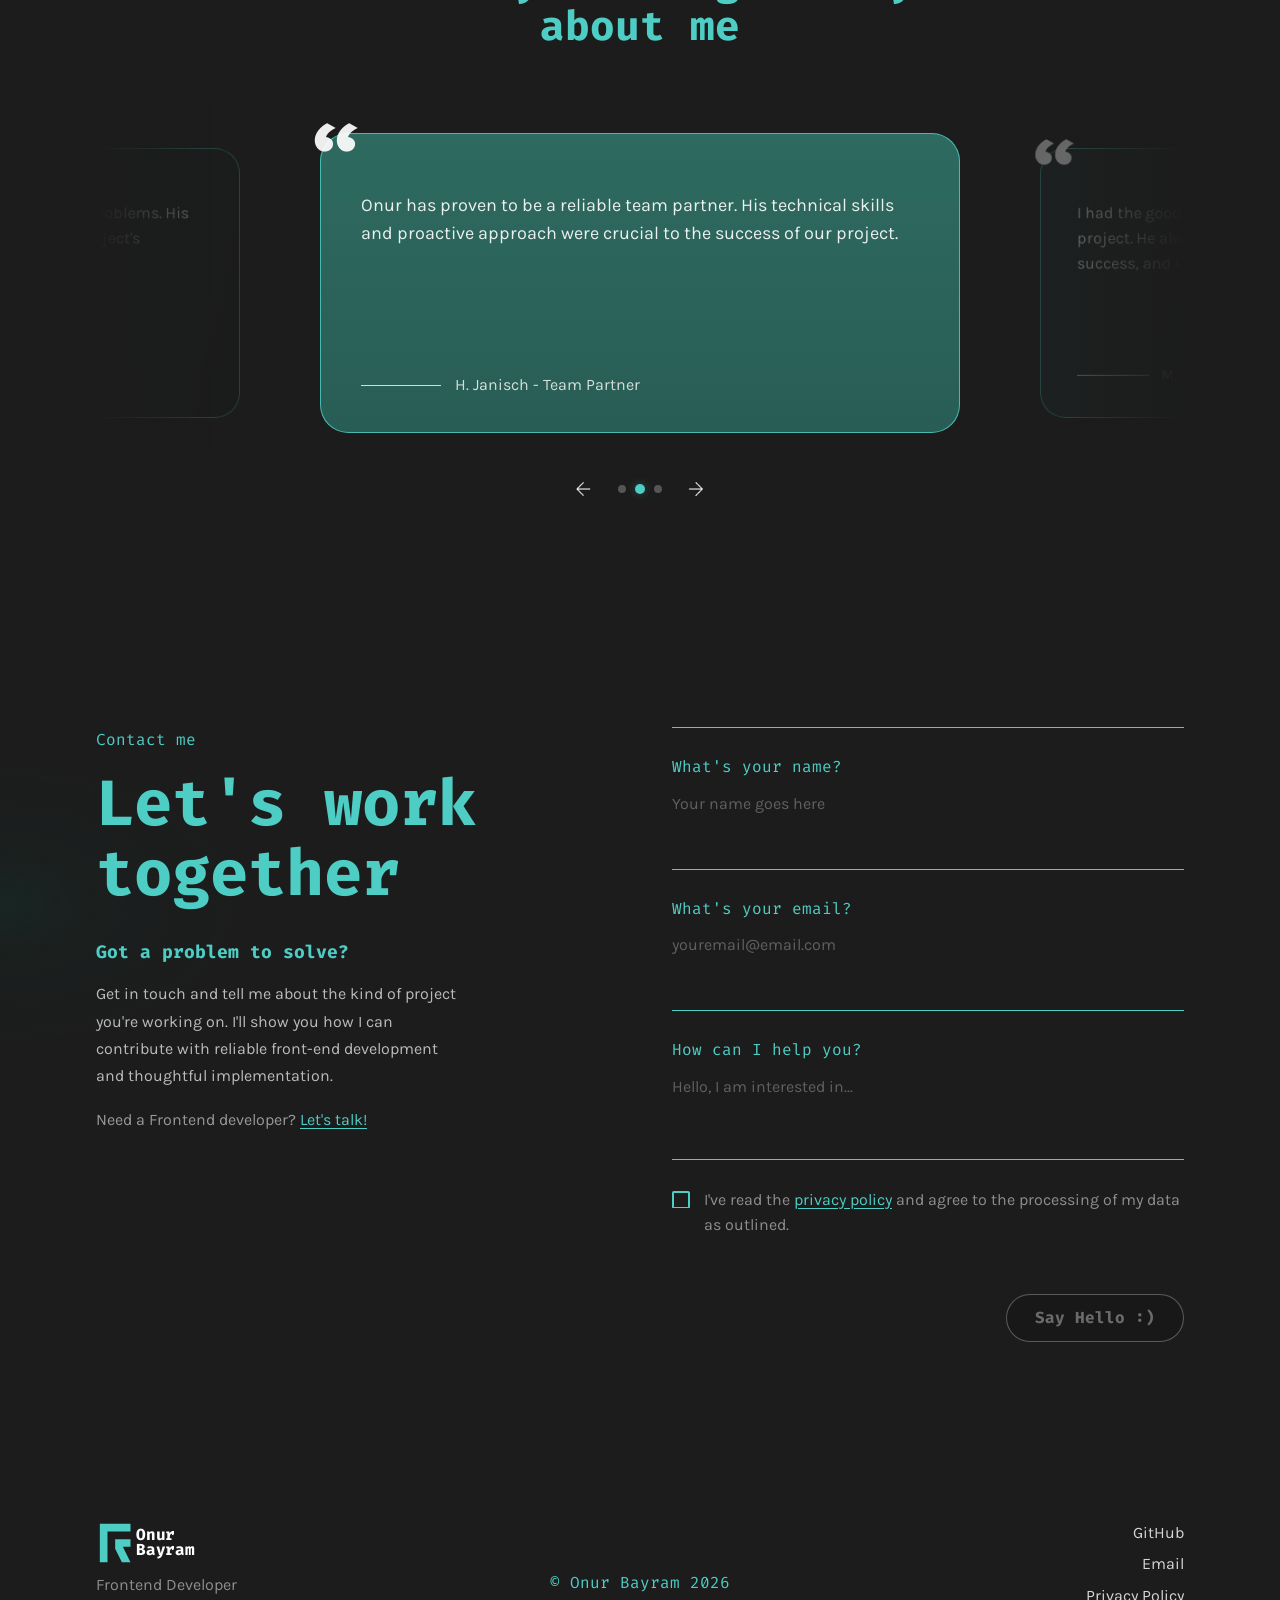
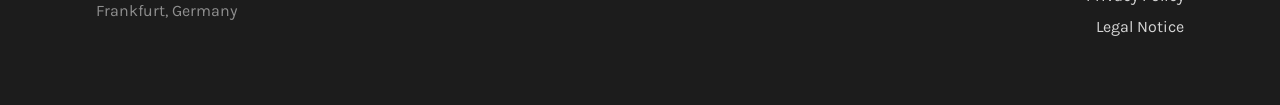
==== commit 27fb5553: "Refactor project dialog scripts" ====
--- a/index.html
+++ b/index.html
@@ -301,7 +301,7 @@
           </aside>
         </div>
 
-        <article class="project-detail-card is-hidden" id="projectDetailCard" aria-live="polite" aria-hidden="true">
+        <dialog class="project-detail-card is-hidden" id="projectDetailCard" aria-live="polite" aria-hidden="true" aria-modal="true" aria-labelledby="projectDetailTitle" aria-describedby="projectDetailDescription">
           <button class="project-detail-close" id="projectDetailClose" type="button" aria-label="Close project details" data-aria-de="Projektdetails schlie&szlig;en" data-aria-en="Close project details">
             <svg class="project-detail-close-icon" viewBox="0 0 24 24" fill="none" aria-hidden="true">
               <path d="M4 4L20 20" stroke="currentColor" stroke-width="2.4" stroke-linecap="round" />
@@ -331,7 +331,7 @@
           <button class="project-detail-next" id="projectDetailNext" type="button" data-de="N&auml;chstes Projekt <img class='project-detail-next-icon' src='assets/ui/pfeil_rechts_tuerkis.png' alt='' aria-hidden='true' />" data-en="Next project <img class='project-detail-next-icon' src='assets/ui/pfeil_rechts_tuerkis.png' alt='' aria-hidden='true' />">
             Next project <img class="project-detail-next-icon" src="assets/ui/pfeil_rechts_tuerkis.png" alt="" aria-hidden="true" />
           </button>
-        </article>
+        </dialog>
       </section>
 
       <!-- Testimonials -->
@@ -457,6 +457,9 @@
     <script src="js/cursor-glow.js"></script>
     <script src="js/projects-data.js"></script>
     <script src="js/projects.js"></script>
+    <script src="js/projects-preview.js"></script>
+    <script src="js/projects-detail.js"></script>
+    <script src="js/projects-events.js"></script>
     <script src="js/testimonials-data.js"></script>
     <script src="js/testimonials.js"></script>
     <script src="js/hero-marquee.js"></script>
--- a/css/variables.css
+++ b/css/variables.css
@@ -22,5 +22,5 @@
   /* Global layout measurements reused by multiple sections. */
   --header-height: 98px;
   --padding-x: 96px;
-  --content-width: 1248px;
+  --content-width: 1560px;
 }
--- a/css/hero.css
+++ b/css/hero.css
@@ -426,6 +426,15 @@
 
   .hero-right-line {
     min-height: 240px;
-  }
-}
-
+    margin-top: 40px;
+  }
+}
+
+@media (min-width: 1201px) and (min-height: 1400px) {
+  .hero-right-lateral {
+    top: calc(100% - 210px);
+    height: 420px;
+    transform: translateY(-50%);
+  }
+}
+
--- a/css/about.css
+++ b/css/about.css
@@ -1,11 +1,11 @@
 /* About */
 #about {
-  width: min(1248px, calc(100% - 192px));
+  width: min(var(--content-width), calc(100% - (var(--padding-x) * 2)));
   margin: 0 auto;
   min-height: 760px;
   display: grid;
   grid-template-columns: minmax(0, 568px) minmax(0, 568px);
-  justify-content: space-between;
+  justify-content: center;
   gap: clamp(52px, 6vw, 104px);
   align-items: start;
 }
--- a/css/skills.css
+++ b/css/skills.css
@@ -3,7 +3,7 @@
   --skills-glow-rgb: var(--color-dark-teal-rgb);
   position: relative;
   isolation: isolate;
-  width: min(1248px, calc(100% - 192px));
+  width: min(var(--content-width), calc(100% - (var(--padding-x) * 2)));
   min-height: 0;
   margin: 84px auto 0;
   padding: 18px 20px 12px;
--- a/css/testimonials.css
+++ b/css/testimonials.css
@@ -7,7 +7,7 @@
 
 /* Title */
 .testimonials-wrap {
-  width: min(1320px, calc(100% - 96px));
+  width: min(var(--content-width), calc(100% - (var(--padding-x) * 2)));
   margin: 0 auto;
   text-align: center;
 }
--- a/css/contact.css
+++ b/css/contact.css
@@ -10,7 +10,7 @@
   grid-template-columns: 1fr 1fr;
   gap: 64px;
   padding: 48px 0 32px;
-  max-width: 1248px;
+  max-width: var(--content-width);
   margin: 0 auto;
 }
 
@@ -132,6 +132,7 @@
   padding: 2px 0 0;
   resize: none;
   -webkit-appearance: none;
+  color-scheme: dark;
 }
 
 .form-field textarea {
@@ -172,8 +173,9 @@
 .form-error {
   font-family: var(--font-sans);
   font-size: 16px;
+  line-height: 1.5;
   color: #ff8a8a;
-  min-height: 18px;
+  min-height: 1.5em;
   margin-top: 4px;
   display: block;
 }
